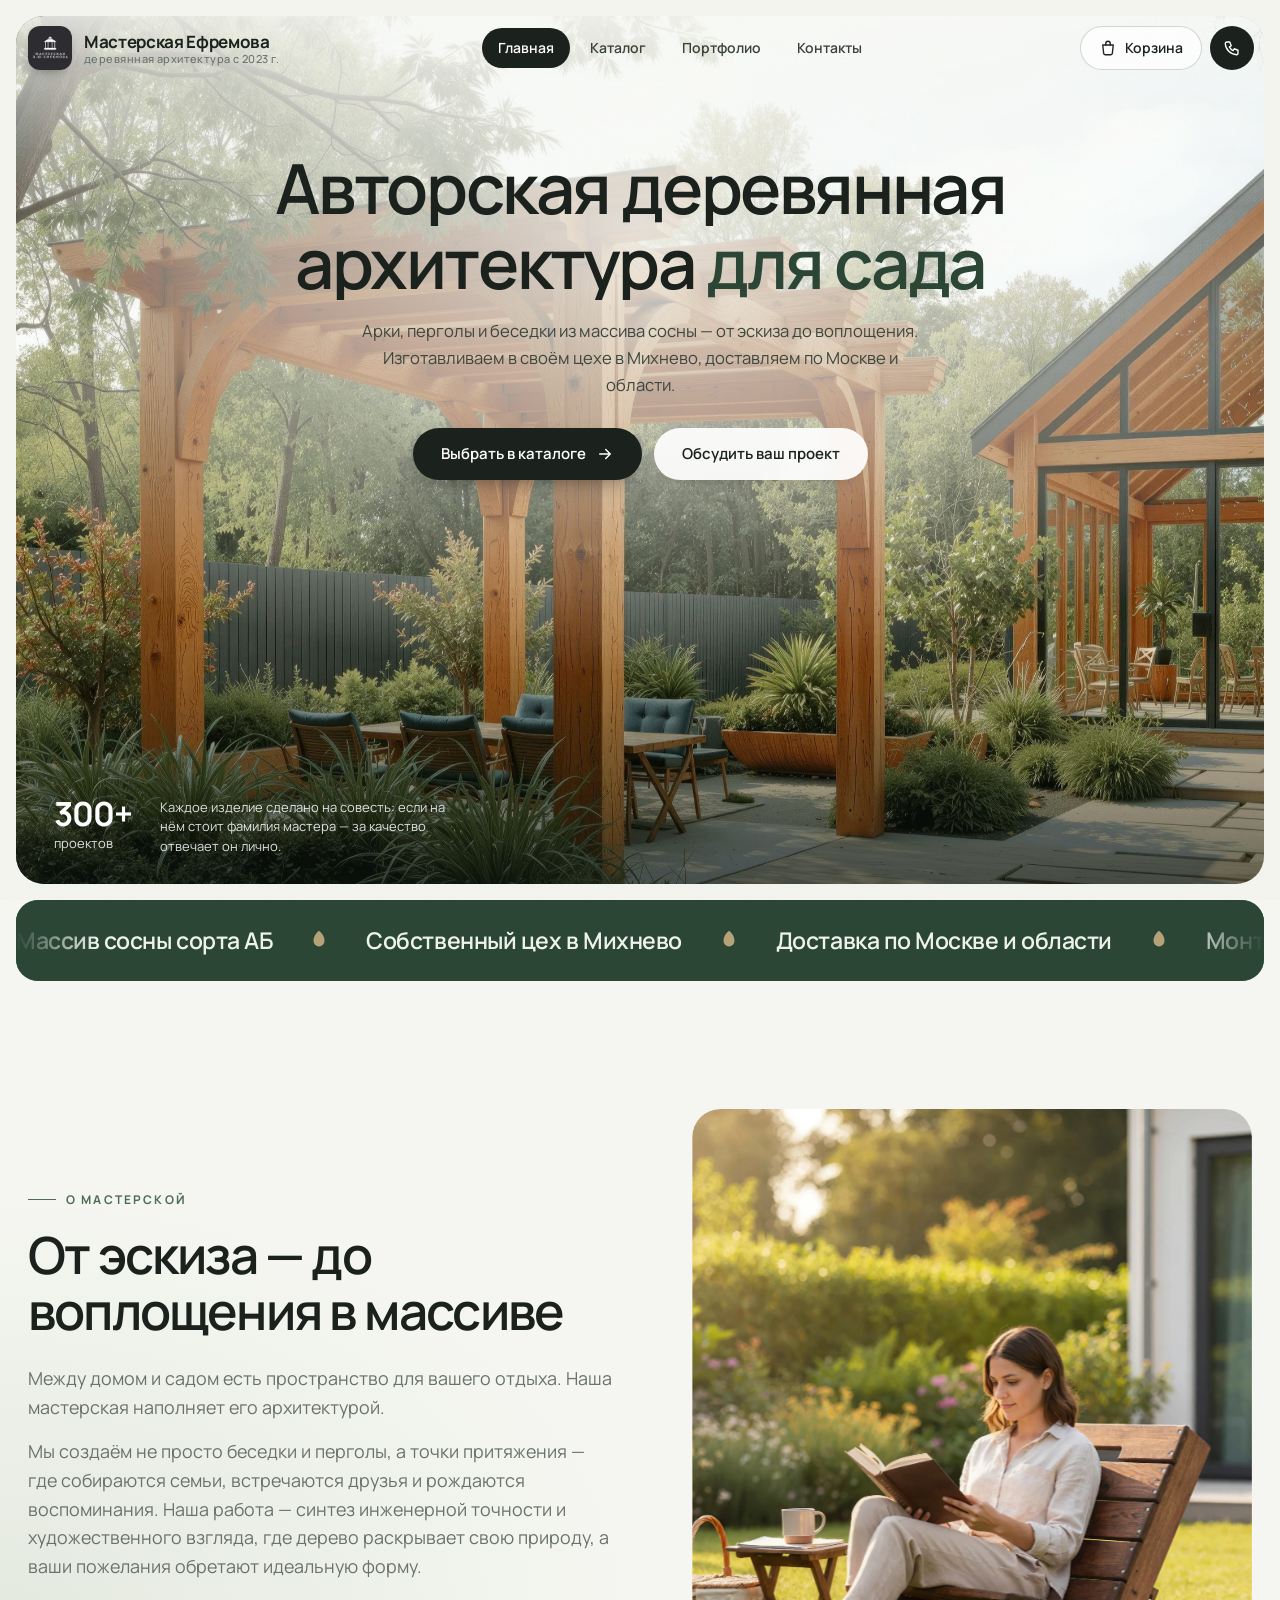
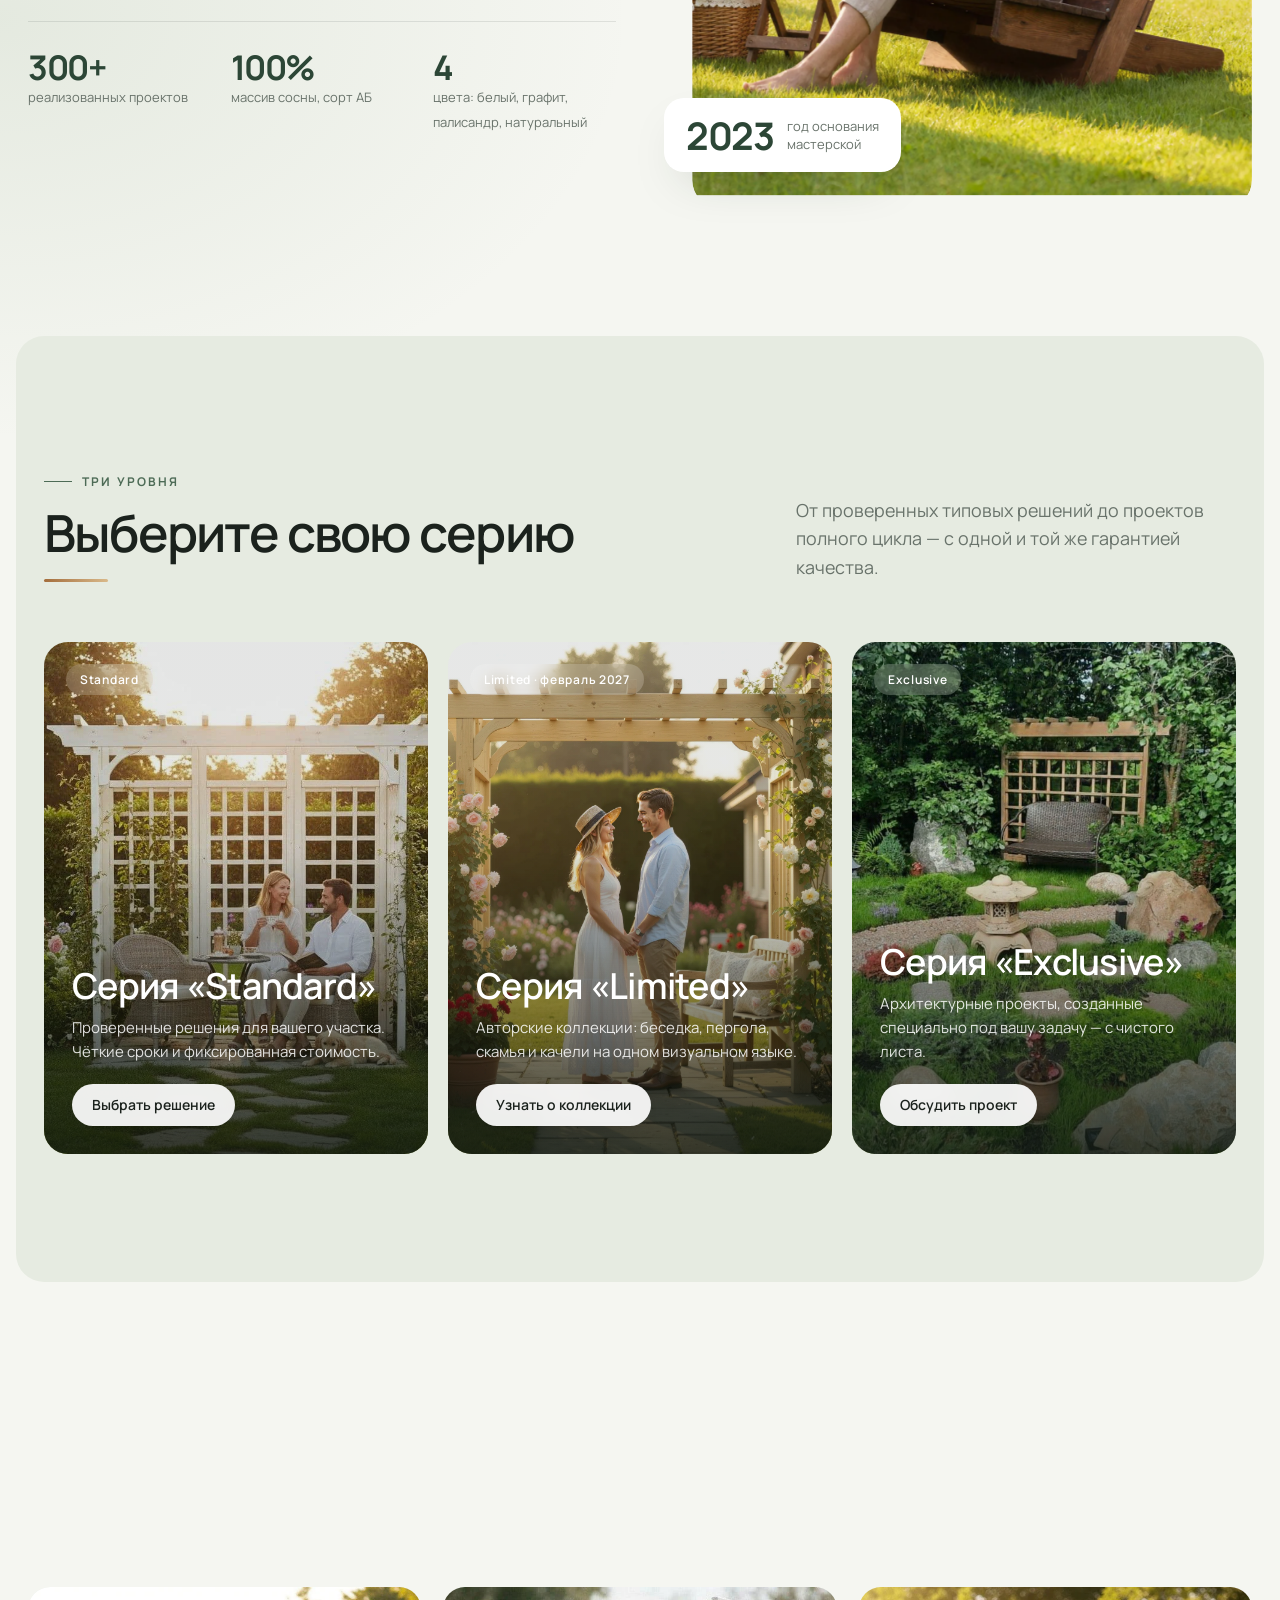
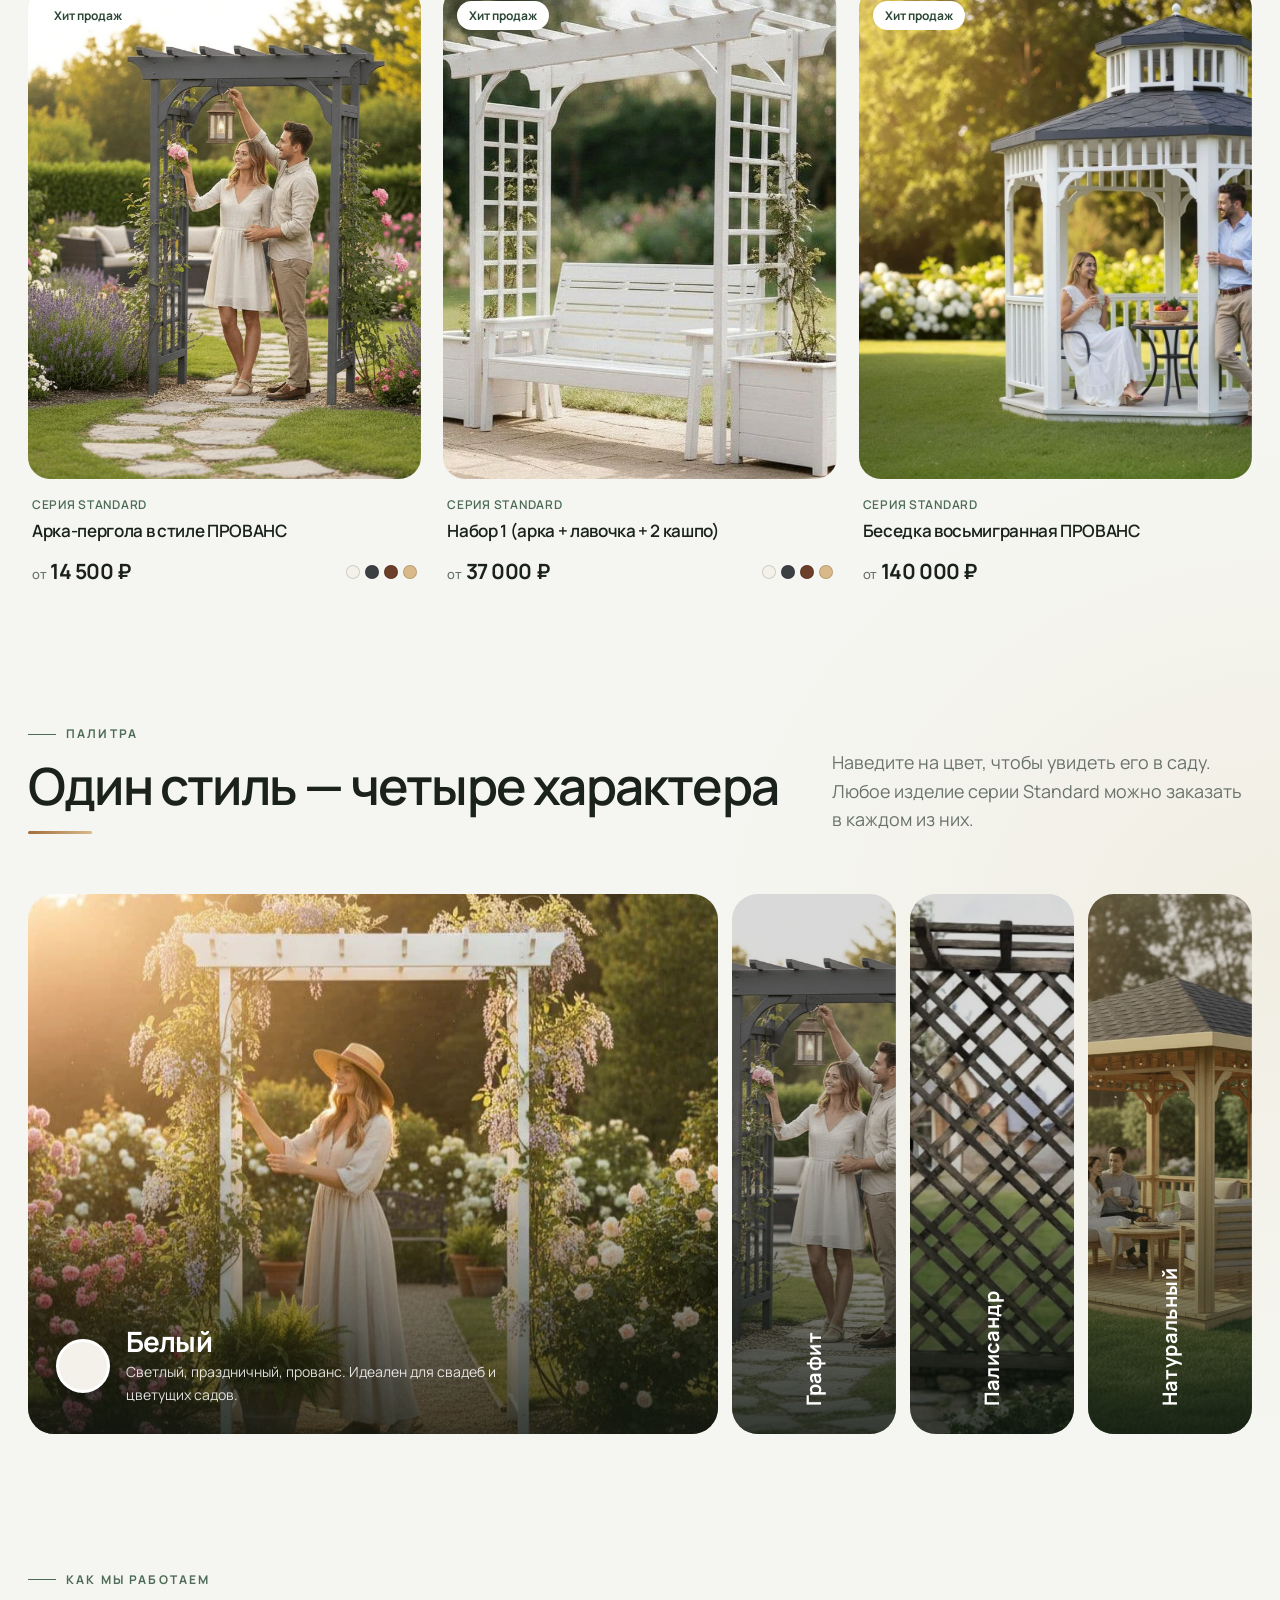
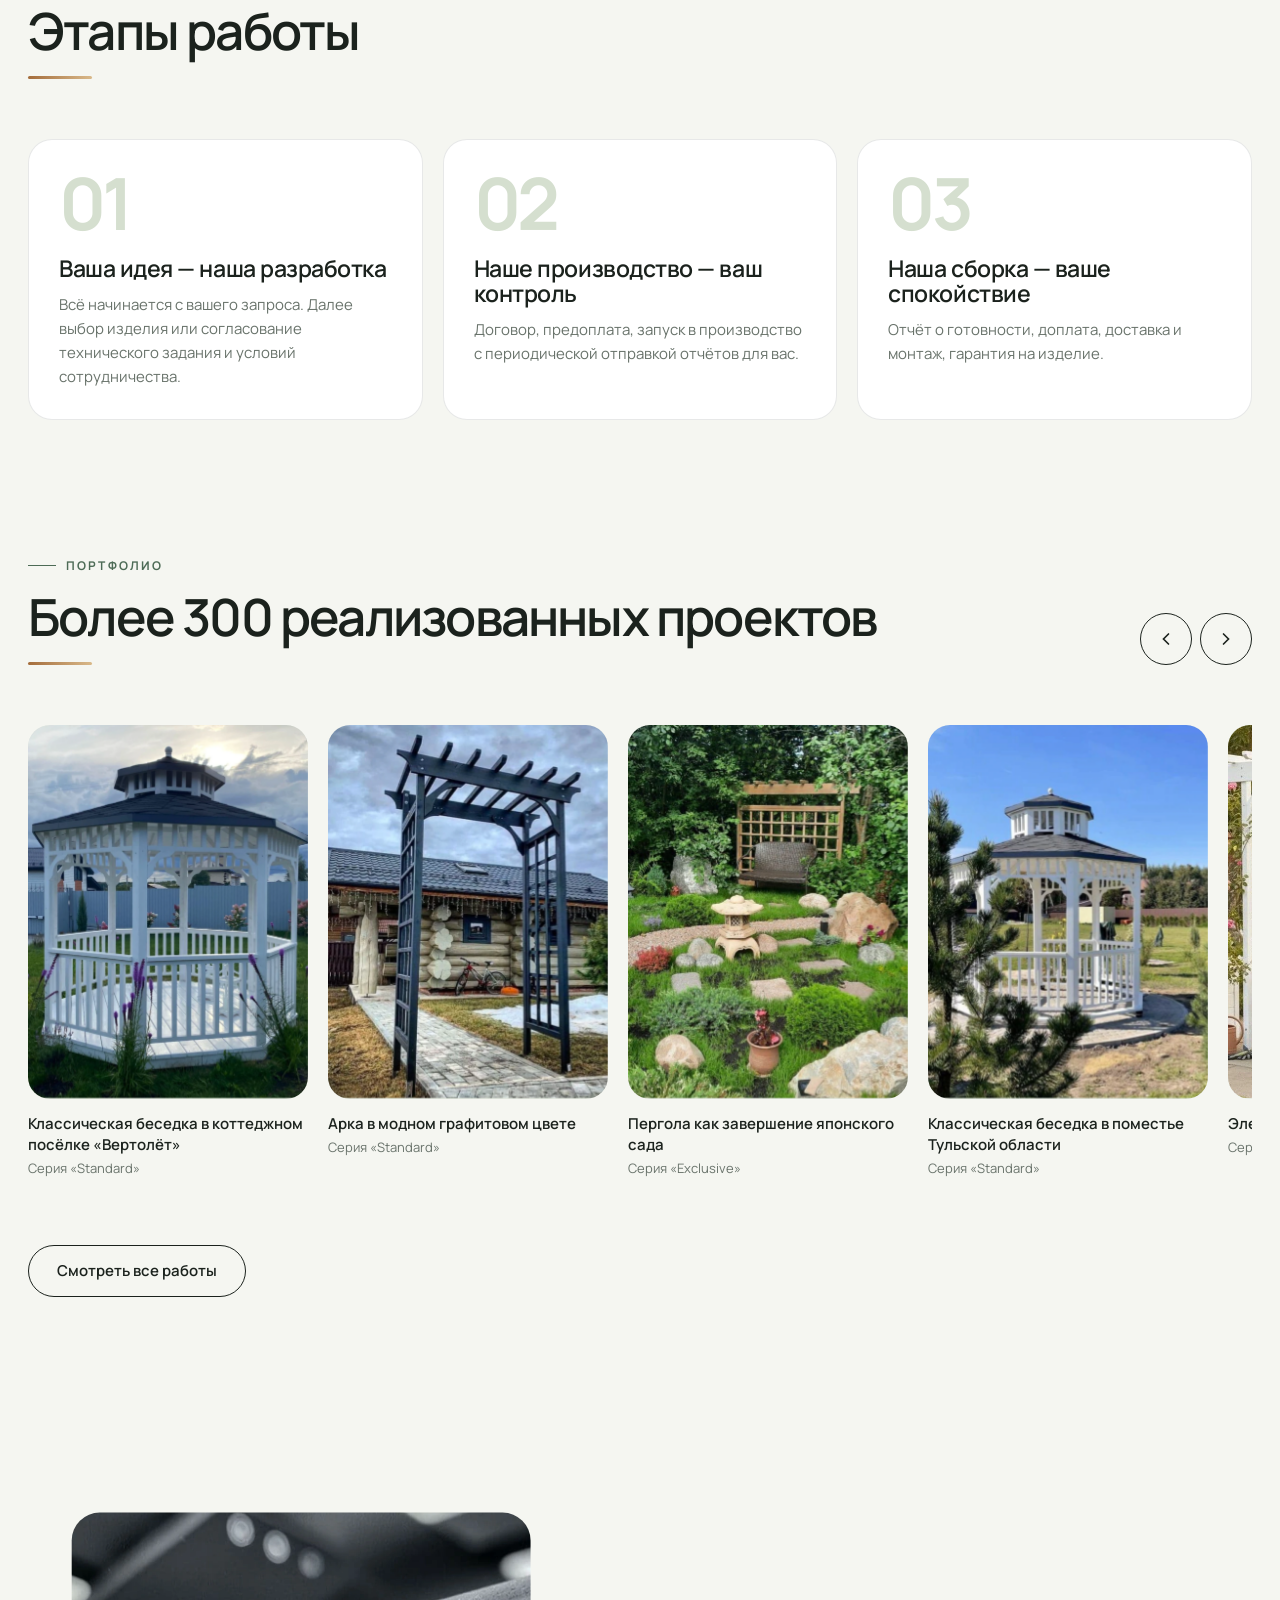
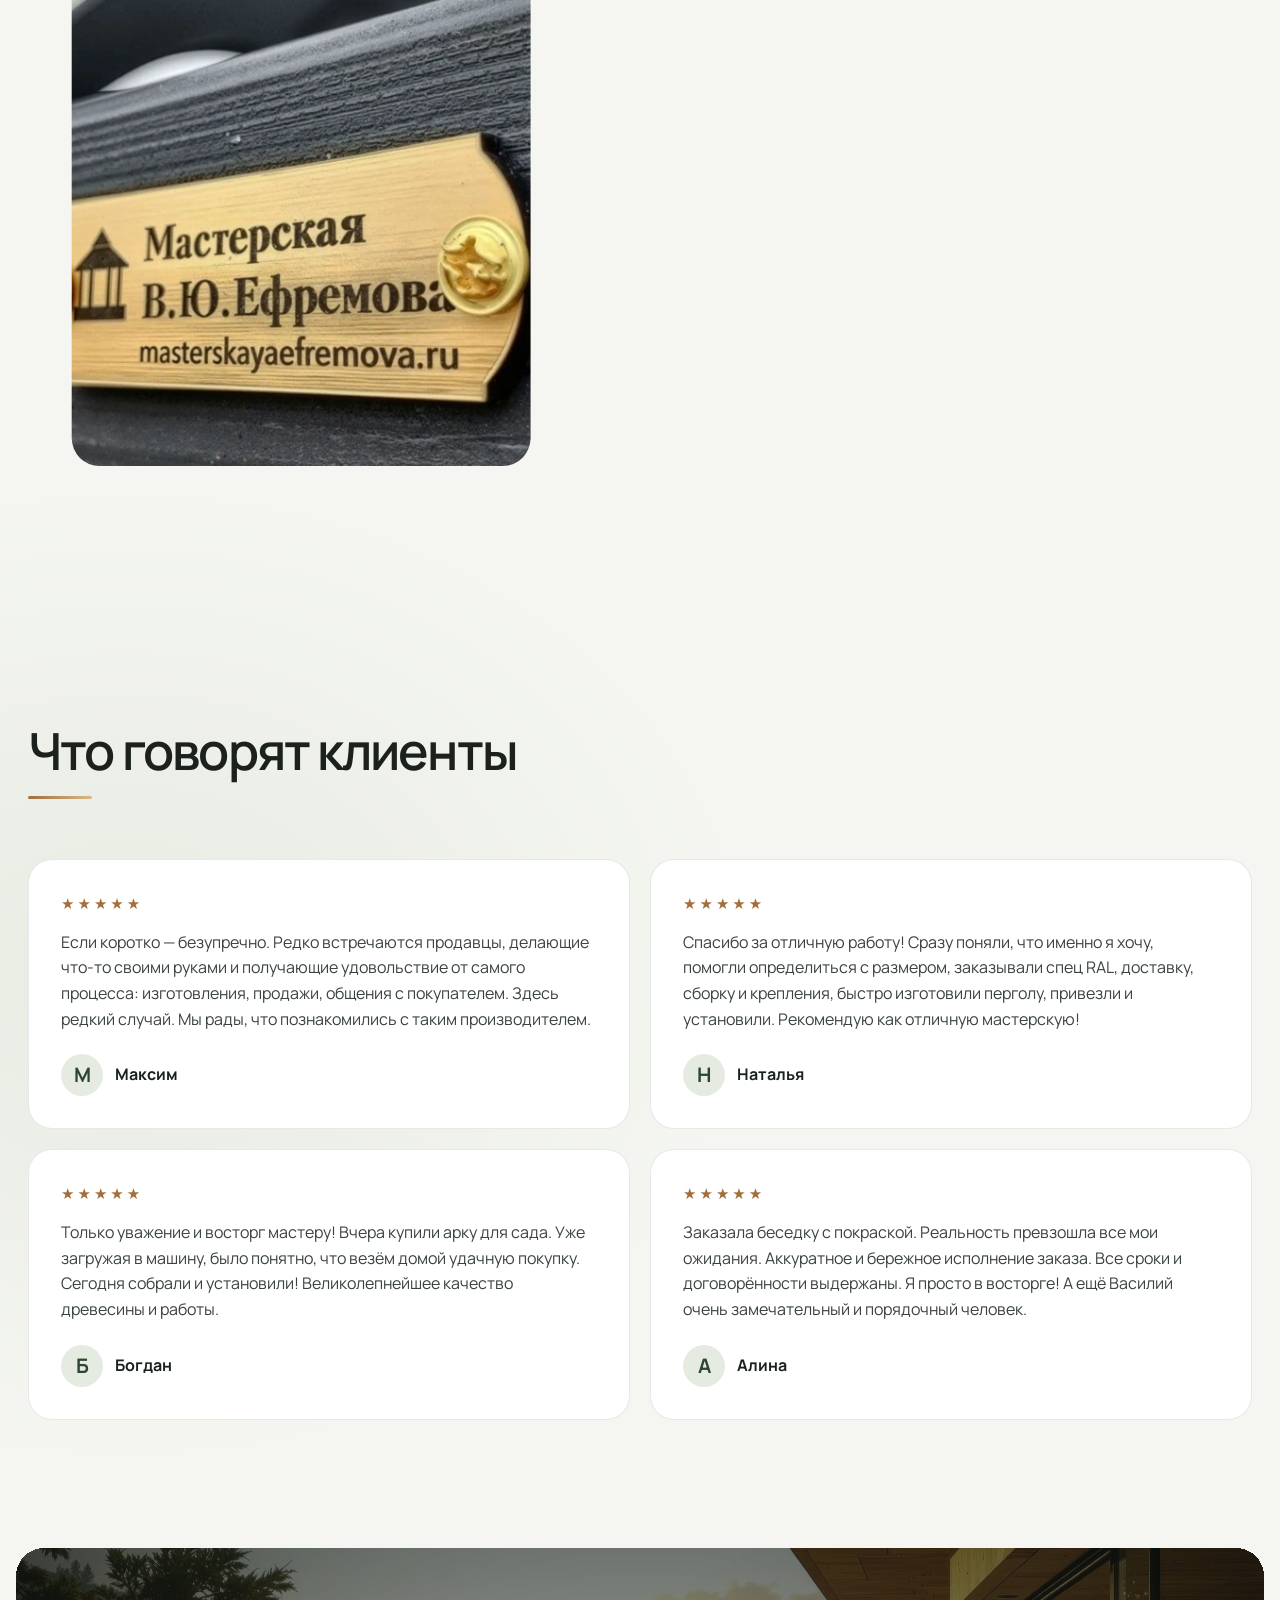
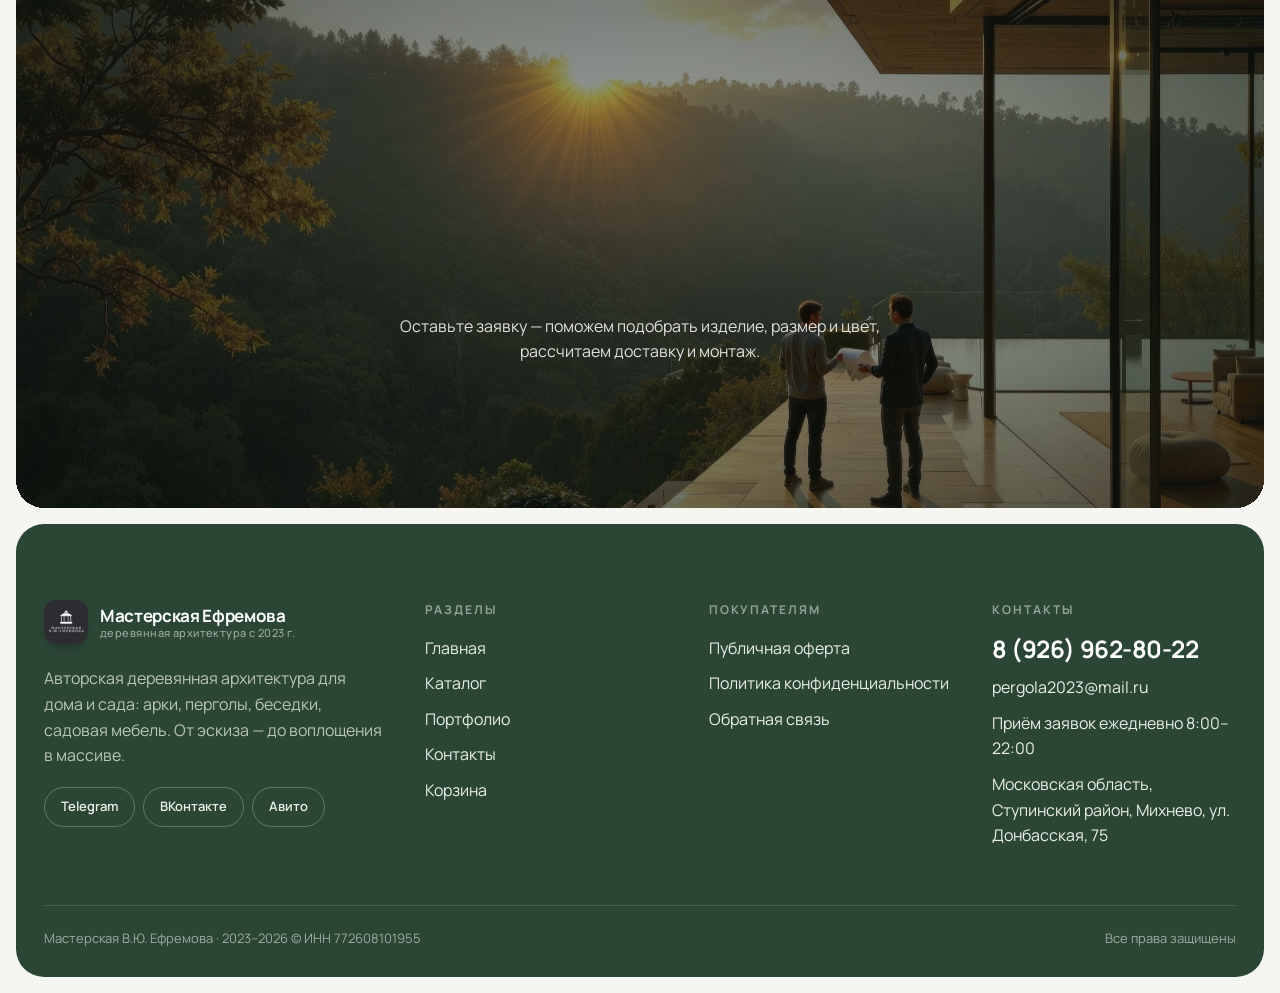
==== index.html @ 5640a963 "Демо-сайт Мастерской В.Ю. Ефремова Главная, каталог, карточка товара, портфолио, контакты, корзина с" ====
<!doctype html>
<html lang="ru">
<head>
  <meta charset="utf-8">
  <meta name="viewport" content="width=device-width, initial-scale=1">
  <meta name="robots" content="noindex, nofollow">
  <title>Мастерская В.Ю. Ефремова — арки, перголы и беседки из массива</title>
  <meta name="description" content="Авторская деревянная архитектура для дома и сада: арки-перголы, перголы, беседки, садовая мебель из массива сосны. Москва и Московская область.">
  <link rel="icon" href="assets/img/site/logo.webp">
  <link rel="preconnect" href="https://fonts.googleapis.com">
  <link rel="preconnect" href="https://fonts.gstatic.com" crossorigin>
  <link href="https://fonts.googleapis.com/css2?family=Manrope:wght@300;400;500;600;700;800&display=swap" rel="stylesheet">
  <link rel="stylesheet" href="assets/css/style.css">
  <link rel="preload" as="image" href="assets/img/site/bg3.webp">
</head>
<body data-page="home">


<main>
  <!-- ===== Первый экран ===== -->
  <div class="hero-wrap">
    <section class="hero">
      <div class="hero-media"><div class="kb">
        <img src="assets/img/site/bg3.webp" alt="Деревянная пергола из массива в саду">
      </div></div>

      <div class="hero-content">
        <h1><span class="split-line"><span>Авторская деревянная</span></span><span class="split-line"><span>архитектура <em>для сада</em></span></span></h1>
        <p class="reveal" data-delay="2">Арки, перголы и беседки из массива сосны — от эскиза до воплощения. Изготавливаем в своём цехе в Михнево, доставляем по Москве и области.</p>
        <div class="hero-buttons reveal" data-delay="3">
          <a class="btn btn-dark" href="catalog.html">Выбрать в каталоге <svg viewBox="0 0 24 24" fill="none" stroke="currentColor" stroke-width="2" stroke-linecap="round" stroke-linejoin="round"><path d="M5 12h14M13 6l6 6-6 6"/></svg></a>
          <a class="btn btn-light" href="#" data-open-form>Обсудить ваш проект</a>
        </div>
      </div>

      <div class="hero-bottom">
        <div class="hero-stat reveal" data-delay="3">
          <div><strong>300+</strong><span style="font-size:13px;opacity:.85">проектов</span></div>
          <p>Каждое изделие сделано на совесть: если на нём стоит фамилия мастера — за качество отвечает он лично.</p>
        </div>
        <a class="scroll-hint reveal" data-delay="3" href="#intro"><span>Листайте вниз</span><span class="ring"><i></i></span></a>
      </div>
    </section>
  </div>

  <!-- ===== Бегущая строка ===== -->
  <div class="marquee" aria-hidden="true">
    <div class="marquee-track">
      <span>Массив сосны сорта АБ</span><i></i><span>Собственный цех в Михнево</span><i></i><span>Доставка по Москве и области</span><i></i><span>Монтаж под ключ</span><i></i><span>Белый · Графит · Палисандр</span><i></i><span>Изготовление по вашим размерам</span><i></i>
      <span>Массив сосны сорта АБ</span><i></i><span>Собственный цех в Михнево</span><i></i><span>Доставка по Москве и области</span><i></i><span>Монтаж под ключ</span><i></i><span>Белый · Графит · Палисандр</span><i></i><span>Изготовление по вашим размерам</span><i></i>
    </div>
  </div>

  <!-- ===== Интро ===== -->
  <section class="section" id="intro">
    <div class="container intro-grid">
      <div>
        <span class="eyebrow reveal">О мастерской</span>
        <h2 class="reveal" data-delay="1">От эскиза — до воплощения в массиве</h2>
        <p class="lead reveal" data-delay="2">Между домом и садом есть пространство для вашего отдыха. Наша мастерская наполняет его архитектурой.</p>
        <p class="lead reveal" data-delay="2">Мы создаём не просто беседки и перголы, а точки притяжения — где собираются семьи, встречаются друзья и рождаются воспоминания. Наша работа — синтез инженерной точности и художественного взгляда, где дерево раскрывает свою природу, а ваши пожелания обретают идеальную форму.</p>
        <div class="facts reveal" data-delay="3">
          <div><strong data-count="300" data-suffix="+">0</strong><span>реализованных проектов</span></div>
          <div><strong data-count="100" data-suffix="%">0</strong><span>массив сосны, сорт АБ</span></div>
          <div><strong data-count="4">0</strong><span>цвета: белый, графит, палисандр, натуральный</span></div>
        </div>
      </div>
      <div class="intro-media">
        <div class="zoom-frame clip-reveal" data-progress><img src="assets/img/site/bg5.webp" alt="Отдых в саду на деревянном шезлонге" loading="lazy"></div>
        <div class="intro-badge reveal" data-delay="2"><strong>2023</strong><span>год основания<br>мастерской</span></div>
      </div>
    </div>
  </section>

  <!-- ===== Серии ===== -->
  <section class="series section">
    <div class="container">
      <div class="section-head">
        <div><span class="eyebrow reveal">Три уровня</span><h2 class="reveal" data-delay="1">Выберите свою серию</h2></div>
        <p class="lead reveal" data-delay="2" style="max-width:440px">От проверенных типовых решений до проектов полного цикла — с одной и той же гарантией качества.</p>
      </div>
      <div class="series-grid">
        <a class="series-card reveal" href="catalog.html">
          <img src="assets/img/site/bg2.webp" alt="" loading="lazy">
          <span class="tag">Standard</span>
          <h3>Серия «Standard»</h3>
          <p>Проверенные решения для вашего участка. Чёткие сроки и фиксированная стоимость.</p>
          <span class="btn btn-light btn-sm">Выбрать решение</span>
        </a>
        <a class="series-card reveal" data-delay="1" href="#" data-open-form="Интересует серия Limited">
          <img src="assets/img/site/bg6.webp" alt="" loading="lazy">
          <span class="tag">Limited · февраль 2027</span>
          <h3>Серия «Limited»</h3>
          <p>Авторские коллекции: беседка, пергола, скамья и качели на одном визуальном языке.</p>
          <span class="btn btn-light btn-sm">Узнать о коллекции</span>
        </a>
        <a class="series-card reveal" data-delay="2" href="#" data-open-form="Хочу обсудить проект серии Exclusive">
          <img src="assets/img/site/pf-pergola-japan.webp" alt="" loading="lazy">
          <span class="tag">Exclusive</span>
          <h3>Серия «Exclusive»</h3>
          <p>Архитектурные проекты, созданные специально под вашу задачу — с чистого листа.</p>
          <span class="btn btn-light btn-sm">Обсудить проект</span>
        </a>
      </div>
    </div>
  </section>

  <!-- ===== Хиты ===== -->
  <section class="section">
    <div class="container">
      <div class="section-head">
        <div><span class="eyebrow reveal">Каталог</span><h2 class="reveal" data-delay="1">Хиты продаж</h2></div>
        <a class="btn btn-outline reveal" data-delay="2" href="catalog.html">Весь каталог <svg viewBox="0 0 24 24" fill="none" stroke="currentColor" stroke-width="2" stroke-linecap="round" stroke-linejoin="round"><path d="M5 12h14M13 6l6 6-6 6"/></svg></a>
      </div>
      <div class="products-grid three" id="hits"></div>
    </div>
  </section>

  <!-- ===== Палитра: раскрывающиеся панели ===== -->
  <section class="section palette-section" style="padding-top:0">
    <div class="container">
      <div class="section-head">
        <div><span class="eyebrow reveal">Палитра</span><h2 class="reveal" data-delay="1">Один стиль — четыре характера</h2></div>
        <p class="lead reveal" data-delay="2" style="max-width:420px">Наведите на цвет, чтобы увидеть его в саду. Любое изделие серии Standard можно заказать в каждом из них.</p>
      </div>
      <div class="palette reveal" id="palette">
        <a class="pal active" href="catalog.html" style="--c:#f4f1ea">
          <img src="assets/img/products/classic-1.webp" alt="Белая арка-пергола" loading="lazy">
          <div class="pal-info"><i></i><div><b>Белый</b><span>Светлый, праздничный, прованс. Идеален для свадеб и цветущих садов.</span></div></div>
          <span class="pal-v">Белый</span>
        </a>
        <a class="pal" href="catalog.html" style="--c:#3d4043">
          <img src="assets/img/products/arka110-1.webp" alt="Графитовая арка-пергола" loading="lazy">
          <div class="pal-info"><i></i><div><b>Графит</b><span>Модный, строгий, современный. Отлично смотрится у домов в стиле барнхаус.</span></div></div>
          <span class="pal-v">Графит</span>
        </a>
        <a class="pal" href="catalog.html" style="--c:#6b3f2a">
          <img src="assets/img/products/shpalera-2.webp" alt="Шпалера цвета палисандр" loading="lazy">
          <div class="pal-info"><i></i><div><b>Палисандр</b><span>Глубокий тёплый оттенок благородного дерева. Уютно и классически.</span></div></div>
          <span class="pal-v">Палисандр</span>
        </a>
        <a class="pal" href="catalog.html" style="--c:#d9b98a">
          <img src="assets/img/products/besedka4-1.webp" alt="Беседка без покраски" loading="lazy">
          <div class="pal-info"><i></i><div><b>Натуральный</b><span>Без покраски — живая текстура сосны. Покрасите в свой цвет RAL.</span></div></div>
          <span class="pal-v">Натуральный</span>
        </a>
      </div>
    </div>
  </section>

  <!-- ===== Этапы ===== -->
  <section class="section" style="padding-top:0">
    <div class="container">
      <div class="section-head">
        <div><span class="eyebrow reveal">Как мы работаем</span><h2 class="reveal" data-delay="1">Этапы работы</h2></div>
      </div>
      <div class="steps">
        <div class="step reveal"><div class="num">01</div><h3>Ваша идея — наша разработка</h3><p>Всё начинается с вашего запроса. Далее выбор изделия или согласование технического задания и условий сотрудничества.</p></div>
        <div class="step reveal" data-delay="1"><div class="num">02</div><h3>Наше производство — ваш контроль</h3><p>Договор, предоплата, запуск в производство с периодической отправкой отчётов для вас.</p></div>
        <div class="step reveal" data-delay="2"><div class="num">03</div><h3>Наша сборка — ваше спокойствие</h3><p>Отчёт о готовности, доплата, доставка и монтаж, гарантия на изделие.</p></div>
      </div>
    </div>
  </section>

  <!-- ===== Портфолио ===== -->
  <section class="section" style="padding-top:0">
    <div class="container">
      <div class="section-head">
        <div><span class="eyebrow reveal">Портфолио</span><h2 class="reveal" data-delay="1">Более 300 реализованных проектов</h2></div>
        <div class="slider-ctrl reveal" data-delay="2">
          <button id="pfPrev" aria-label="Назад"><svg viewBox="0 0 24 24" fill="none" stroke="currentColor" stroke-width="2" stroke-linecap="round"><path d="M15 6l-6 6 6 6"/></svg></button>
          <button id="pfNext" aria-label="Вперёд"><svg viewBox="0 0 24 24" fill="none" stroke="currentColor" stroke-width="2" stroke-linecap="round"><path d="M9 6l6 6-6 6"/></svg></button>
        </div>
      </div>
      <div class="pf-track reveal" id="pfTrack"></div>
      <div style="margin-top:32px"><a class="btn btn-outline" href="portfolio.html">Смотреть все работы</a></div>
    </div>
  </section>

  <!-- ===== Подход ===== -->
  <section class="section" style="padding-top:0">
    <div class="container approach">
      <div class="zoom-frame clip-reveal" data-progress><img src="assets/img/site/about.webp" alt="Табличка мастерской В.Ю. Ефремова" loading="lazy"></div>
      <div>
        <span class="eyebrow reveal">Наш подход</span>
        <h2 class="reveal" data-delay="1">Архитектура с личной подписью</h2>
        <blockquote class="reveal" data-delay="2">«Если на изделии стоит моя фамилия, то оно сделано на совесть».</blockquote>
        <p class="lead reveal" data-delay="2">Мастерская основана в 2023 году. Команда создаёт деревянную авторскую архитектуру трёх уровней:</p>
        <div class="levels reveal" data-delay="3">
          <div><b>Standard</b><span>проверенные типовые решения</span></div>
          <div><b>Limited</b><span>авторские коллекции</span></div>
          <div><b>Exclusive</b><span>проекты полного цикла</span></div>
        </div>
        <p class="muted reveal">Вне зависимости от уровня изделия ваша гарантия — одно и то же имя на чертеже и на готовом объекте.</p>
        <p class="signature reveal" style="margin-top:18px">— Ефремов В.Ю., основатель</p>
      </div>
    </div>
  </section>

  <!-- ===== Отзывы ===== -->
  <section class="section" style="padding-top:0">
    <div class="container">
      <div class="section-head">
        <div><span class="eyebrow reveal">Отзывы</span><h2 class="reveal" data-delay="1">Что говорят клиенты</h2></div>
      </div>
      <div class="reviews" id="reviews"></div>
    </div>
  </section>

  <!-- ===== Призыв ===== -->
  <section class="cta" data-progress>
    <img src="assets/img/site/bg4.webp" alt="" loading="lazy">
    <div>
      <span class="eyebrow reveal" style="color:#fff">Ваш сад ждёт</span>
      <h2 class="reveal" data-delay="1" style="margin-top:16px">Готовы создать свою точку притяжения?</h2>
      <p class="reveal" data-delay="2">Оставьте заявку — поможем подобрать изделие, размер и цвет, рассчитаем доставку и монтаж.</p>
      <div class="hero-buttons reveal" data-delay="3">
        <a class="btn btn-light" href="#" data-open-form>Заполнить форму обратной связи</a>
        <a class="btn btn-dark" href="catalog.html">Выбрать из каталога</a>
      </div>
    </div>
  </section>
</main>

<script src="assets/js/data.js"></script>
<script src="assets/js/app.js"></script>
<script>
  document.getElementById('hits').innerHTML = PRODUCTS.filter(p => p.hit).map(productCard).join('');

  const track = document.getElementById('pfTrack');
  track.innerHTML = PORTFOLIO.slice(0, 8).map(w => `
    <div class="pf-item" data-lightbox="${w.img}" data-caption="${UI.esc(w.title)}">
      <div class="pf-img"><img src="${w.img}" alt="${UI.esc(w.title)}" loading="lazy"></div>
      <p>${w.title}</p><span>Серия «${w.series}»</span>
    </div>`).join('');
  const step = () => track.firstElementChild.getBoundingClientRect().width + 20;
  document.getElementById('pfPrev').onclick = () => track.scrollBy({ left: -step(), behavior: 'smooth' });
  document.getElementById('pfNext').onclick = () => track.scrollBy({ left: step(), behavior: 'smooth' });

  // палитра: раскрывается панель под курсором (на телефоне — по нажатию)
  const pals = document.querySelectorAll('.pal');
  const activate = el => pals.forEach(p => p.classList.toggle('active', p === el));
  pals.forEach(p => {
    p.addEventListener('mouseenter', () => activate(p));
    p.addEventListener('click', e => { if (!p.classList.contains('active')) { e.preventDefault(); activate(p); } });
  });

  document.getElementById('reviews').innerHTML = REVIEWS.map((r, i) => `
    <div class="review reveal" data-delay="${i % 2}">
      <div class="stars">★★★★★</div>
      <p>${r.text}</p>
      <div class="who"><i>${r.name[0]}</i>${r.name}</div>
    </div>`).join('');
</script>
</body>
</html>
---- assets/css/style.css ----
/* ===== Мастерская В.Ю. Ефремова — основной стиль ===== */
:root {
  --bg: #f5f6f1;
  --surface: #ffffff;
  --sage: #e6ebe1;
  --sage-2: #d5dfcf;
  --green: #2c4636;
  --green-2: #4d6b56;
  --green-soft: #8aa38d;
  --wood: #a46d3c;
  --wood-light: #d9b98a;
  --ink: #1b221d;
  --muted: #69736b;
  --line: rgba(27, 34, 29, .1);
  --radius: 28px;
  --radius-sm: 16px;
  --shadow: 0 20px 50px -24px rgba(31, 52, 38, .35);
  --ease: cubic-bezier(.22, .8, .24, 1);
  --sans: 'Manrope', system-ui, -apple-system, 'Segoe UI', sans-serif;
  --serif: var(--sans); /* единый шрифт на всём сайте */
  --gutter: clamp(16px, 2.2vw, 28px);
}

*, *::before, *::after { box-sizing: border-box; }
html { scroll-behavior: smooth; -webkit-text-size-adjust: 100%; }
body {
  margin: 0;
  background: var(--bg);
  color: var(--ink);
  font: 400 16px/1.6 var(--sans);
  -webkit-font-smoothing: antialiased;
  overflow-x: hidden;
}
img { max-width: 100%; display: block; }
a { color: inherit; text-decoration: none; }
button, input, textarea, select { font: inherit; color: inherit; }
button { cursor: pointer; border: 0; background: none; }
::selection { background: var(--green); color: #fff; }

h1, h2, h3 { font-family: var(--sans); font-weight: 600; line-height: 1.08; margin: 0; letter-spacing: -.035em; }
h1 { font-size: clamp(40px, 5.6vw, 80px); }
h2 { font-size: clamp(32px, 4vw, 56px); }
h3 { font-size: clamp(21px, 1.8vw, 26px); letter-spacing: -.02em; }
em { font-style: normal; }
p { margin: 0; }

.container { width: min(1320px, 100% - var(--gutter) * 2); margin-inline: auto; }
.section { padding: clamp(72px, 10vw, 140px) 0; }
.eyebrow {
  display: inline-flex; align-items: center; gap: 10px;
  font-size: 12px; font-weight: 700; letter-spacing: .18em; text-transform: uppercase;
  color: var(--green-2);
}
.eyebrow::before { content: ''; width: 28px; height: 1px; background: currentColor; }
.lead { font-size: clamp(17px, 1.4vw, 20px); color: var(--muted); max-width: 640px; }
.muted { color: var(--muted); }

/* ===== Кнопки ===== */
.btn {
  --b: var(--ink);
  display: inline-flex; align-items: center; justify-content: center; gap: 10px;
  height: 52px; padding: 0 28px; border-radius: 999px;
  font-weight: 600; font-size: 15px; white-space: nowrap;
  transition: transform .35s var(--ease), background .3s, color .3s, box-shadow .35s var(--ease);
  position: relative; overflow: hidden; isolation: isolate;
}
.btn svg { width: 18px; height: 18px; transition: transform .35s var(--ease); }
.btn:hover svg { transform: translateX(3px); }
.btn:active { transform: scale(.97); }
.btn-dark { background: var(--ink); color: #fff; box-shadow: 0 10px 24px -12px rgba(0,0,0,.6); }
.btn-dark:hover { background: var(--green); box-shadow: 0 16px 30px -14px rgba(44,70,54,.8); }
.btn-light { background: rgba(255,255,255,.92); color: var(--ink); backdrop-filter: blur(8px); box-shadow: 0 8px 20px -14px rgba(0,0,0,.4); }
.btn-light:hover { background: #fff; }
.btn-outline { border: 1px solid var(--ink); color: var(--ink); }
.btn-outline:hover { background: var(--ink); color: #fff; }
.btn-green { background: var(--green); color: #fff; }
.btn-green:hover { background: var(--ink); }
.btn-sm { height: 42px; padding: 0 20px; font-size: 14px; }
.btn-block { width: 100%; }
.btn[disabled] { opacity: .4; pointer-events: none; }

/* ===== Шапка ===== */
.header {
  position: fixed; z-index: 50; top: 16px; left: 0; right: 0; margin: 0 auto;
  width: min(1320px, 100% - 32px); transform: translate3d(0, 0, 0);
  backface-visibility: hidden;
  display: flex; align-items: center; justify-content: space-between; gap: 16px;
  padding: 10px 10px 10px 12px; border-radius: 20px;
  transition: background .4s, box-shadow .4s, top .4s var(--ease), transform .5s var(--ease);
}
.header.is-solid {
  background: rgba(255,255,255,.94);
  box-shadow: 0 10px 30px -18px rgba(27,34,29,.35), inset 0 0 0 1px rgba(27,34,29,.05);
}
.header.is-hidden { transform: translate3d(0, -120px, 0); }
.brand { display: flex; align-items: center; gap: 12px; min-width: 0; }
.brand img { width: 44px; height: 44px; border-radius: 12px; object-fit: cover; flex: none; box-shadow: 0 6px 14px -8px rgba(0,0,0,.6); }
.brand span { font-weight: 700; font-size: 17px; line-height: 1; white-space: nowrap; letter-spacing: -.02em; }
.brand small { display: block; font-family: var(--sans); font-size: 11px; font-weight: 500; color: var(--muted); letter-spacing: .04em; margin-top: 3px; }
.nav { display: flex; gap: 4px; }
.nav a {
  padding: 9px 16px; border-radius: 999px; font-size: 14px; font-weight: 600; color: #39423b;
  transition: background .3s, color .3s;
}
.nav a:hover { background: rgba(27,34,29,.06); }
.nav a.active { background: var(--ink); color: #fff; }
.header-actions { display: flex; align-items: center; gap: 8px; }
.cart-btn {
  position: relative; display: inline-flex; align-items: center; gap: 8px;
  height: 44px; padding: 0 18px; border-radius: 999px; border: 1px solid rgba(27,34,29,.18);
  background: rgba(255,255,255,.7); font-weight: 600; font-size: 14px; transition: background .3s, border-color .3s;
}
.cart-btn:hover { background: #fff; border-color: var(--ink); }
.cart-btn svg { width: 18px; height: 18px; }
.cart-count {
  position: absolute; top: -4px; right: -4px; min-width: 20px; height: 20px; padding: 0 6px;
  border-radius: 999px; background: var(--wood); color: #fff; font-size: 11px; font-weight: 700;
  display: grid; place-items: center; transform: scale(0); transition: transform .4s var(--ease);
}
.cart-count.has { transform: scale(1); }
.cart-count.bump { animation: bump .5s var(--ease); }
@keyframes bump { 40% { transform: scale(1.4); } }
.icon-btn {
  width: 44px; height: 44px; border-radius: 50%; background: var(--ink); color: #fff;
  display: grid; place-items: center; transition: background .3s, transform .3s var(--ease);
}
.icon-btn:hover { background: var(--green); transform: rotate(-8deg); }
.icon-btn svg { width: 18px; height: 18px; }
.burger { display: none; }

/* мобильное меню */
.mobile-menu {
  position: fixed; inset: 0; z-index: 60; background: var(--bg);
  display: flex; flex-direction: column; padding: 96px 24px 32px; gap: 6px;
  clip-path: circle(0 at calc(100% - 40px) 40px); transition: clip-path .7s var(--ease);
}
.mobile-menu.open { clip-path: circle(150% at calc(100% - 40px) 40px); }
.mobile-menu a { font-size: 32px; font-weight: 600; letter-spacing: -.03em; padding: 4px 0; border-bottom: 1px solid var(--line); }
.mobile-menu .mm-foot { margin-top: auto; display: grid; gap: 6px; color: var(--muted); }
.mobile-menu .mm-close { position: absolute; top: 24px; right: 24px; }

/* ===== Hero (как в референсе) ===== */
.hero-wrap { padding: 16px; }
.hero {
  position: relative; height: calc(100svh - 32px); min-height: 640px; max-height: 1000px;
  border-radius: var(--radius); overflow: hidden; isolation: isolate; background: #cfd8c9;
}
.hero-media { position: absolute; inset: 0; z-index: -2; overflow: hidden; }
.hero-media img {
  width: 100%; height: 100%; object-fit: cover; object-position: 50% 40%;
}
/* Медленное приближение, как в видео-референсе. От прокрутки не зависит. */
.hero-media .kb {
  width: 100%; height: 100%; transform-origin: 50% 55%;
  animation: kenburns 32s cubic-bezier(.25, .1, .25, 1) both, heroFade 1.6s ease-out both;
  will-change: transform; backface-visibility: hidden;
}
@keyframes kenburns {
  from { transform: scale3d(1, 1, 1); }
  to { transform: scale3d(1.16, 1.16, 1); }
}
@keyframes heroFade { from { opacity: 0; } to { opacity: 1; } }
.hero::before {
  content: ''; position: absolute; inset: 0; z-index: -1;
  background:
    radial-gradient(ellipse 70% 52% at 50% 24%, rgba(247,248,244,.88) 0%, rgba(247,248,244,.58) 45%, rgba(247,248,244,0) 100%),
    linear-gradient(180deg, rgba(247,248,244,.85) 0%, rgba(247,248,244,0) 22%),
    linear-gradient(0deg, rgba(14,22,16,.6) 0%, rgba(14,22,16,.15) 24%, rgba(14,22,16,0) 38%);
}
.hero-content {
  position: absolute; left: 0; right: 0; top: clamp(110px, 15vh, 150px);
  text-align: center; padding: 0 20px;
}
.hero-content h1 { margin: 0 auto; color: var(--ink); font-size: clamp(42px, 5.4vw, 84px); }
.hero-content h1 em { color: var(--green); }
.hero-content p { margin: 18px auto 0; max-width: 560px; color: #3e473f; font-size: clamp(15px, 1.3vw, 18px); }
.hero-buttons { display: flex; justify-content: center; gap: 12px; margin-top: 30px; flex-wrap: wrap; }
.hero-bottom {
  position: absolute; left: 0; right: 0; bottom: 0; padding: 28px clamp(20px, 3vw, 40px);
  display: flex; align-items: flex-end; justify-content: space-between; gap: 24px; color: #fff;
}
.hero-stat { display: flex; align-items: flex-end; gap: 28px; }
.hero-stat strong { font-size: clamp(26px, 2.6vw, 36px); line-height: 1; font-weight: 700; letter-spacing: -.03em; display: block; }
.hero-stat p { max-width: 300px; font-size: 13px; opacity: .85; line-height: 1.5; }
.scroll-hint { display: flex; align-items: center; gap: 12px; font-size: 14px; font-weight: 600; }
.scroll-hint .ring {
  width: 44px; height: 44px; border-radius: 50%; border: 1.5px solid rgba(255,255,255,.7);
  display: grid; place-items: center;
}
.scroll-hint .ring i { width: 2px; height: 10px; border-radius: 2px; background: #fff; animation: scrollDot 1.8s ease-in-out infinite; }
@keyframes scrollDot { 0% { transform: translateY(-6px); opacity: 0; } 40% { opacity: 1; } 100% { transform: translateY(8px); opacity: 0; } }

/* Hero поменьше — для внутренних страниц */
.page-hero { height: clamp(380px, 56vh, 560px); min-height: 0; }
.page-hero .hero-content { top: auto; bottom: clamp(40px, 8vh, 80px); }
.page-hero::before {
  background: linear-gradient(180deg, rgba(247,248,244,.9) 0%, rgba(247,248,244,.25) 30%, rgba(247,248,244,0) 45%),
              linear-gradient(0deg, rgba(14,22,16,.7) 0%, rgba(14,22,16,.15) 60%);
}
.page-hero .hero-content h1, .page-hero .hero-content p { color: #fff; }
.page-hero .hero-content p { opacity: .9; }

/* ===== Анимации появления ===== */
.reveal { opacity: 0; transform: translateY(40px); transition: opacity 1s var(--ease), transform 1.1s var(--ease); }
.reveal.in { opacity: 1; transform: none; }
.reveal[data-delay="1"] { transition-delay: .1s; }
.reveal[data-delay="2"] { transition-delay: .2s; }
.reveal[data-delay="3"] { transition-delay: .3s; }
.split-line { display: block; overflow: hidden; }
.split-line > span { display: block; transform: translateY(105%); transition: transform 1.1s var(--ease); }
.in .split-line > span, .split-line.in > span { transform: none; }

.zoom-frame { overflow: hidden; border-radius: var(--radius); position: relative; }
.zoom-frame img {
  width: 100%; height: 100%; object-fit: cover;
  transform: scale(calc(1.18 - var(--p, 0) * .18)) translateY(calc((var(--p, 0) - .5) * -4%));
  transition: transform .1s linear;
}
.clip-reveal { clip-path: inset(12% 8% 12% 8% round var(--radius)); transition: clip-path 1.4s var(--ease); }
.clip-reveal.in { clip-path: inset(0 0 0 0 round var(--radius)); }

/* ===== Интро ===== */
.intro-grid { display: grid; grid-template-columns: 1.05fr 1fr; gap: clamp(32px, 6vw, 96px); align-items: center; }
.intro-grid h2 { margin: 18px 0 26px; }
.intro-grid .lead + .lead { margin-top: 16px; }
.intro-media { position: relative; }
.intro-media .zoom-frame { aspect-ratio: 4 / 5; }
.intro-badge {
  position: absolute; left: -28px; bottom: 36px; background: var(--surface); border-radius: 20px;
  padding: 18px 22px; box-shadow: var(--shadow); display: flex; gap: 14px; align-items: center;
}
.intro-badge strong { font-size: 38px; font-weight: 700; letter-spacing: -.04em; line-height: 1; color: var(--green); }
.intro-badge span { font-size: 13px; color: var(--muted); line-height: 1.4; }
.facts { display: grid; grid-template-columns: repeat(3, 1fr); gap: 20px; margin-top: 40px; padding-top: 28px; border-top: 1px solid var(--line); }
.facts strong { display: block; font-size: 34px; font-weight: 700; letter-spacing: -.04em; line-height: 1; color: var(--green); }
.facts span { font-size: 13px; color: var(--muted); }

/* ===== Серии ===== */
.series { background: var(--sage); border-radius: var(--radius); margin: 0 16px; }
.section-head { display: flex; justify-content: space-between; align-items: flex-end; gap: 24px; margin-bottom: clamp(36px, 5vw, 60px); flex-wrap: wrap; }
.section-head h2 { margin-top: 14px; }
.series-grid { display: grid; grid-template-columns: repeat(3, 1fr); gap: 20px; }
.series-card {
  position: relative; aspect-ratio: 3 / 4; border-radius: 24px; overflow: hidden; color: #fff;
  display: flex; flex-direction: column; justify-content: flex-end; padding: 28px; isolation: isolate;
}
.series-card img { position: absolute; inset: 0; width: 100%; height: 100%; object-fit: cover; z-index: -2; transition: transform 1.4s var(--ease); }
.series-card::after { content: ''; position: absolute; inset: 0; z-index: -1; background: linear-gradient(0deg, rgba(14,22,16,.82), rgba(14,22,16,.1) 60%); }
.series-card:hover img { transform: scale(1.08); }
.series-card .tag { position: absolute; top: 22px; left: 22px; padding: 6px 14px; border-radius: 999px; background: rgba(255,255,255,.18); backdrop-filter: blur(10px); font-size: 12px; font-weight: 600; letter-spacing: .06em; }
.series-card h3 { font-size: clamp(30px, 2.8vw, 40px); }
.series-card p { margin: 10px 0 20px; opacity: .85; font-size: 15px; }
.series-card .btn { align-self: flex-start; }

/* ===== Карточки товаров ===== */
.products-grid { display: grid; grid-template-columns: repeat(auto-fill, minmax(280px, 1fr)); gap: 28px 22px; }
.products-grid.three { grid-template-columns: repeat(3, 1fr); }
@media (max-width: 900px) { .products-grid.three { grid-template-columns: 1fr 1fr; } }
.p-card { display: flex; flex-direction: column; }
.p-card .p-media {
  position: relative; aspect-ratio: 4 / 5; border-radius: 22px; overflow: hidden; background: var(--sage);
}
.p-card .p-media img { position: absolute; inset: 0; width: 100%; height: 100%; object-fit: cover; transition: transform 1.1s var(--ease), opacity .7s var(--ease); }
.p-card .p-media img.alt { opacity: 0; }
.p-card:hover .p-media img { transform: scale(1.06); }
.p-card:hover .p-media img.alt { opacity: 1; }
.p-card .p-badge { position: absolute; top: 14px; left: 14px; z-index: 2; padding: 5px 12px; border-radius: 999px; background: #fff; font-size: 12px; font-weight: 700; color: var(--green); }
.p-card .p-quick {
  position: absolute; left: 14px; right: 14px; bottom: 14px; z-index: 2;
  transform: translateY(calc(100% + 20px)); transition: transform .5s var(--ease);
}
.p-card:hover .p-quick, .p-card:focus-within .p-quick { transform: none; }
.p-card .p-info { padding: 16px 4px 0; display: flex; flex-direction: column; gap: 6px; flex: 1; }
.p-card .p-series { font-size: 12px; font-weight: 600; color: var(--green-2); letter-spacing: .06em; text-transform: uppercase; }
.p-card h3 { font-family: var(--sans); font-size: 17px; font-weight: 600; line-height: 1.35; }
.p-card .p-row { display: flex; justify-content: space-between; align-items: center; margin-top: auto; padding-top: 6px; }
.p-card .p-price { font-size: 21px; font-weight: 700; letter-spacing: -.02em; }
.p-card .p-price small { font-family: var(--sans); font-size: 13px; color: var(--muted); font-weight: 500; margin-right: 4px; }
.dots { display: flex; gap: 5px; }
.dots i { width: 14px; height: 14px; border-radius: 50%; border: 1px solid rgba(0,0,0,.15); }

.filters { display: flex; gap: 8px; flex-wrap: wrap; margin-bottom: 36px; }
.chip {
  height: 42px; padding: 0 18px; border-radius: 999px; border: 1px solid var(--line); background: var(--surface);
  font-size: 14px; font-weight: 600; transition: all .3s var(--ease);
}
.chip:hover { border-color: var(--ink); }
.chip.active { background: var(--ink); border-color: var(--ink); color: #fff; }
.chip .n { opacity: .5; margin-left: 4px; font-weight: 500; }
.cat-title { margin: 64px 0 24px; display: flex; align-items: baseline; gap: 14px; }
.cat-title:first-child { margin-top: 0; }
.cat-title span {
  color: var(--green-2); font-size: 13px; font-weight: 600; letter-spacing: .01em; word-spacing: .12em;
  padding: 5px 12px; border-radius: 999px; background: var(--sage); align-self: center; line-height: 1.4;
}

/* ===== Этапы ===== */
.steps { display: grid; grid-template-columns: repeat(3, 1fr); gap: 20px; counter-reset: s; }
.step {
  background: var(--surface); border-radius: 24px; padding: 34px 30px 30px; position: relative; overflow: hidden;
  border: 1px solid var(--line); transition: transform .5s var(--ease), box-shadow .5s var(--ease);
}
.step:hover { transform: translateY(-6px); box-shadow: var(--shadow); }
.step .num { font-size: 72px; letter-spacing: -.05em; line-height: .8; color: var(--sage-2); font-weight: 700; }
.step h3 { margin: 24px 0 12px; }
.step p { color: var(--muted); font-size: 15px; }

/* ===== Портфолио ===== */
.pf-track { display: grid; grid-auto-flow: column; grid-auto-columns: minmax(280px, 30%); gap: 20px; overflow-x: auto; scroll-snap-type: x mandatory; padding-bottom: 12px; scrollbar-width: none; }
.pf-track::-webkit-scrollbar { display: none; }
.pf-item { scroll-snap-align: start; cursor: zoom-in; }
.pf-item .pf-img { aspect-ratio: 3 / 4; border-radius: 22px; overflow: hidden; background: var(--sage); }
.pf-item img { width: 100%; height: 100%; object-fit: cover; transition: transform 1.2s var(--ease); }
.pf-item:hover img { transform: scale(1.07); }
.pf-item p { margin-top: 14px; font-weight: 600; font-size: 15px; line-height: 1.4; }
.pf-item span { font-size: 13px; color: var(--muted); }
.slider-ctrl { display: flex; gap: 8px; }
.slider-ctrl button { width: 52px; height: 52px; border-radius: 50%; border: 1px solid var(--ink); display: grid; place-items: center; transition: all .3s; }
.slider-ctrl button:hover { background: var(--ink); color: #fff; }
.slider-ctrl svg { width: 20px; height: 20px; }

.masonry { columns: 3 320px; column-gap: 20px; }
.masonry .pf-item { break-inside: avoid; margin-bottom: 26px; display: block; }
.masonry .pf-img { aspect-ratio: auto; }

/* ===== Подход ===== */
.approach { display: grid; grid-template-columns: 1fr 1.1fr; gap: clamp(32px, 6vw, 96px); align-items: center; }
.approach .zoom-frame { aspect-ratio: 3 / 4; }
.approach blockquote { margin: 26px 0; font-size: clamp(20px, 1.9vw, 26px); line-height: 1.4; font-weight: 500; letter-spacing: -.02em; padding-left: 22px; border-left: 3px solid var(--wood); font-style: normal; color: var(--green); }
.levels { display: grid; gap: 10px; margin: 26px 0; }
.levels div { display: flex; gap: 14px; align-items: baseline; padding: 14px 0; border-bottom: 1px solid var(--line); }
.levels b { font-size: 18px; font-weight: 700; min-width: 120px; }
.levels span { color: var(--muted); font-size: 15px; }
.signature { font-size: 16px; font-weight: 700; color: var(--green); font-style: normal; }

/* ===== Отзывы ===== */
.reviews { display: grid; grid-template-columns: repeat(2, 1fr); gap: 20px; }
.review { background: var(--surface); border-radius: 24px; padding: 32px; border: 1px solid var(--line); }
.review .stars { color: var(--wood); letter-spacing: 3px; font-size: 15px; }
.review p { margin: 14px 0 22px; font-size: 16px; color: #3a433c; }
.review .who { display: flex; align-items: center; gap: 12px; font-weight: 700; }
.review .who i { width: 42px; height: 42px; border-radius: 50%; background: var(--sage); display: grid; place-items: center; font-style: normal; font-size: 20px; color: var(--green); }

/* ===== CTA ===== */
.cta {
  position: relative; margin: 0 16px; border-radius: var(--radius); overflow: hidden; color: #fff;
  min-height: 560px; display: grid; place-items: center; text-align: center; isolation: isolate; padding: 80px 20px;
}
.cta > img { position: absolute; inset: 0; width: 100%; height: 100%; object-fit: cover; z-index: -2; transform: scale(calc(1.2 - var(--p, 0) * .2)); }
.cta::after { content: ''; position: absolute; inset: 0; z-index: -1; background: radial-gradient(ellipse at center, rgba(14,22,16,.35), rgba(14,22,16,.7)); }
.cta h2 { max-width: 14ch; margin: 0 auto; }
.cta p { margin: 18px auto 32px; opacity: .85; max-width: 520px; }
.cta .hero-buttons { margin: 0; }

/* ===== Футер ===== */
.footer { margin: 16px; border-radius: var(--radius); background: var(--green); color: #e9efe6; padding: clamp(48px, 6vw, 80px) 0 28px; }
.footer-grid { display: grid; grid-template-columns: 1.4fr 1fr 1fr 1fr; gap: 40px; }
.footer .brand span { color: #fff; }
.footer .brand small { color: rgba(233,239,230,.6); }
.footer h4 { margin: 0 0 16px; font-size: 12px; letter-spacing: .16em; text-transform: uppercase; color: rgba(233,239,230,.55); font-weight: 700; }
.footer ul { list-style: none; margin: 0; padding: 0; display: grid; gap: 10px; }
.footer a:hover { color: #fff; text-decoration: underline; text-underline-offset: 4px; }
.footer .big { font-size: 24px; font-weight: 700; letter-spacing: -.02em; color: #fff; line-height: 1.1; }
.footer-bottom { margin-top: 56px; padding-top: 22px; border-top: 1px solid rgba(255,255,255,.14); display: flex; justify-content: space-between; gap: 16px; flex-wrap: wrap; font-size: 13px; color: rgba(233,239,230,.6); }
.socials { display: flex; gap: 8px; margin-top: 18px; }
.socials a { height: 40px; padding: 0 16px; border-radius: 999px; border: 1px solid rgba(255,255,255,.25); display: inline-flex; align-items: center; font-size: 13px; font-weight: 600; transition: all .3s; }
.socials a:hover { background: #fff; color: var(--green); text-decoration: none; }

/* ===== Модальные окна ===== */
.modal {
  position: fixed; inset: 0; z-index: 80; display: grid; place-items: center; padding: 16px;
  background: rgba(17,24,19,.45); backdrop-filter: blur(6px);
  opacity: 0; pointer-events: none; transition: opacity .4s var(--ease);
}
.modal.open { opacity: 1; pointer-events: auto; }
.modal-box {
  width: min(520px, 100%); max-height: calc(100svh - 32px); overflow: auto;
  background: var(--surface); border-radius: 28px; padding: clamp(24px, 4vw, 40px); position: relative;
  transform: translateY(30px) scale(.97); transition: transform .5s var(--ease);
}
.modal.open .modal-box { transform: none; }
.modal-close { position: absolute; top: 16px; right: 16px; width: 40px; height: 40px; border-radius: 50%; background: var(--bg); display: grid; place-items: center; }
.modal-close:hover { background: var(--sage); }
.modal h3 { font-size: 36px; margin-bottom: 8px; padding-right: 40px; }
.lightbox .modal-box { width: auto; max-width: min(1100px, 100%); padding: 0; background: transparent; overflow: visible; }
.lightbox img { max-height: 84svh; border-radius: 20px; }
.lightbox p { color: #fff; margin-top: 12px; text-align: center; }

/* ===== Формы ===== */
.form { display: grid; gap: 14px; margin-top: 22px; }
.field { position: relative; }
.field input, .field textarea {
  width: 100%; height: 58px; padding: 22px 18px 8px; border-radius: 14px; border: 1px solid var(--line);
  background: var(--bg); outline: none; transition: border-color .3s, background .3s, box-shadow .3s;
}
.field textarea { height: 110px; resize: vertical; padding-top: 26px; }
.field label { position: absolute; left: 18px; top: 18px; color: var(--muted); pointer-events: none; transition: all .25s var(--ease); font-size: 15px; }
.field input:focus, .field textarea:focus { border-color: var(--green-2); background: #fff; box-shadow: 0 0 0 4px rgba(77,107,86,.12); }
.field input:focus + label, .field input:not(:placeholder-shown) + label,
.field textarea:focus + label, .field textarea:not(:placeholder-shown) + label { top: 8px; font-size: 11px; font-weight: 600; letter-spacing: .04em; }
.field.err input, .field.err textarea { border-color: #c0533a; }
.field .msg { display: none; color: #c0533a; font-size: 12px; margin: 4px 0 0 4px; }
.field.err .msg { display: block; }
.form-row { display: grid; grid-template-columns: 1fr 1fr; gap: 14px; }
.check { display: flex; gap: 12px; align-items: flex-start; font-size: 14px; color: #3a433c; cursor: pointer; line-height: 1.45; }
.check input { position: absolute; opacity: 0; pointer-events: none; }
.check .box {
  flex: none; width: 22px; height: 22px; border-radius: 7px; border: 1.5px solid #9aa59c; background: #fff;
  display: grid; place-items: center; transition: all .25s var(--ease); margin-top: 1px;
}
.check .box svg { width: 14px; height: 14px; color: #fff; transform: scale(0); transition: transform .3s var(--ease); }
.check input:checked + .box { background: var(--green); border-color: var(--green); }
.check input:checked + .box svg { transform: scale(1); }
.check input:focus-visible + .box { box-shadow: 0 0 0 4px rgba(77,107,86,.25); }
.check a { color: var(--green); text-decoration: underline; text-underline-offset: 3px; }
.check.err .box { border-color: #c0533a; animation: shake .4s; }
@keyframes shake { 25% { transform: translateX(-4px); } 75% { transform: translateX(4px); } }
.note { font-size: 12px; color: var(--muted); }
.note a { text-decoration: underline; }
.success { text-align: center; padding: 20px 0; }
.success .ok { width: 76px; height: 76px; border-radius: 50%; background: var(--sage); color: var(--green); display: grid; place-items: center; margin: 0 auto 20px; }
.success .ok svg { width: 34px; height: 34px; stroke-dasharray: 40; stroke-dashoffset: 40; animation: draw .8s .2s var(--ease) forwards; }
@keyframes draw { to { stroke-dashoffset: 0; } }

/* ===== Опции товара ===== */
.opt-label { font-size: 13px; font-weight: 700; letter-spacing: .06em; text-transform: uppercase; color: var(--muted); margin-bottom: 10px; }
.opt-label b { color: var(--ink); text-transform: none; letter-spacing: 0; font-weight: 600; margin-left: 6px; }
.opts { display: flex; flex-wrap: wrap; gap: 8px; }
.opt {
  display: inline-flex; align-items: center; gap: 9px; min-height: 44px; padding: 6px 16px 6px 8px; border-radius: 999px;
  border: 1.5px solid var(--line); background: #fff; font-size: 14px; font-weight: 600; transition: all .25s var(--ease);
}
.opt.no-sw { padding-left: 16px; }
.opt .sw { width: 28px; height: 28px; border-radius: 50%; border: 1px solid rgba(0,0,0,.12); }
.opt:hover { border-color: #9aa59c; }
.opt.active { border-color: var(--ink); box-shadow: inset 0 0 0 1px var(--ink); }
.qty { display: inline-flex; align-items: center; border: 1px solid var(--line); border-radius: 999px; height: 52px; background: #fff; }
.qty button { width: 46px; height: 100%; font-size: 20px; border-radius: 999px; }
.qty button:hover { background: var(--bg); }
.qty span { min-width: 30px; text-align: center; font-weight: 700; }
.qty.sm { height: 40px; }
.qty.sm button { width: 36px; font-size: 17px; }

/* ===== Страница товара ===== */
.product-page { padding-top: 120px; }
.crumbs { display: flex; gap: 8px; font-size: 13px; color: var(--muted); margin-bottom: 28px; flex-wrap: wrap; }
.crumbs a:hover { color: var(--ink); }
.product { display: grid; grid-template-columns: 1.15fr 1fr; gap: clamp(28px, 5vw, 72px); align-items: start; }
.gallery { display: grid; grid-template-columns: 84px 1fr; gap: 14px; position: sticky; top: 100px; }
.thumbs { display: grid; gap: 10px; align-content: start; max-height: 640px; overflow: auto; scrollbar-width: none; }
.thumbs button { aspect-ratio: 1; border-radius: 14px; overflow: hidden; opacity: .55; outline: 2px solid transparent; outline-offset: 2px; transition: all .3s; background: var(--sage); }
.thumbs button img { width: 100%; height: 100%; object-fit: cover; }
.thumbs button.active, .thumbs button:hover { opacity: 1; }
.thumbs button.active { outline-color: var(--ink); }
.main-img { aspect-ratio: 4 / 5; border-radius: 26px; overflow: hidden; background: var(--sage); cursor: zoom-in; position: relative; }
.main-img img { width: 100%; height: 100%; object-fit: cover; transition: transform .6s var(--ease), opacity .4s; }
.main-img.zoomed img { transform: scale(1.8); transition: transform .2s; }
.main-img .fade { opacity: 0; }
.p-details h1 { font-size: clamp(36px, 4vw, 56px); margin: 10px 0 18px; }
.p-price-big { font-size: 38px; font-weight: 700; letter-spacing: -.03em; line-height: 1; display: flex; align-items: baseline; gap: 12px; }
.p-price-big small { font-family: var(--sans); font-size: 14px; color: var(--muted); font-weight: 500; }
.p-block { padding: 26px 0; border-bottom: 1px solid var(--line); }
.p-buy { display: flex; gap: 12px; flex-wrap: wrap; }
.p-buy .btn { flex: 1; min-width: 200px; }
.perks { display: grid; grid-template-columns: 1fr 1fr; gap: 12px; margin-top: 22px; }
.perk { display: flex; gap: 12px; align-items: center; padding: 14px; border-radius: 16px; background: var(--sage); font-size: 13px; font-weight: 600; line-height: 1.35; }
.perk svg { width: 22px; height: 22px; color: var(--green); flex: none; }
.desc p + p { margin-top: 12px; }
.desc p { color: #3d463f; }

/* ===== Корзина / оформление ===== */
.cart-page { padding-top: 120px; min-height: 80svh; }
.stepper { display: flex; gap: 8px; margin: 0 0 40px; flex-wrap: wrap; }
.stepper div { display: flex; align-items: center; gap: 10px; padding: 8px 18px 8px 8px; border-radius: 999px; background: var(--surface); border: 1px solid var(--line); font-size: 14px; font-weight: 600; color: var(--muted); transition: all .4s var(--ease); }
.stepper i { width: 30px; height: 30px; border-radius: 50%; background: var(--bg); display: grid; place-items: center; font-style: normal; font-size: 13px; }
.stepper .on { color: var(--ink); border-color: var(--ink); }
.stepper .on i { background: var(--ink); color: #fff; }
.stepper .done { color: var(--green); }
.stepper .done i { background: var(--green); color: #fff; }
.cart-layout { display: grid; grid-template-columns: 1fr 400px; gap: 28px; align-items: start; }
.panel { background: var(--surface); border-radius: 26px; padding: clamp(20px, 3vw, 32px); border: 1px solid var(--line); }
.summary { position: sticky; top: 100px; }
.summary h3 { font-size: 30px; margin-bottom: 18px; }
.sum-row { display: flex; justify-content: space-between; padding: 8px 0; font-size: 15px; color: var(--muted); }
.sum-total { display: flex; justify-content: space-between; align-items: baseline; padding: 18px 0; margin-top: 8px; border-top: 1px solid var(--line); }
.sum-total b { font-size: 30px; font-weight: 700; letter-spacing: -.03em; }
.summary .checks { display: grid; gap: 14px; margin: 8px 0 22px; }
.line-item { display: grid; grid-template-columns: 110px 1fr auto; gap: 18px; padding: 18px 0; border-bottom: 1px solid var(--line); align-items: center; }
.line-item:first-child { padding-top: 0; }
.line-item:last-child { border-bottom: 0; padding-bottom: 0; }
.line-item img { width: 110px; height: 110px; border-radius: 16px; object-fit: cover; background: var(--sage); }
.line-item h4 { margin: 0 0 4px; font-size: 16px; font-weight: 600; line-height: 1.35; }
.line-item .var { display: inline-flex; align-items: center; gap: 6px; font-size: 13px; color: var(--muted); }
.line-item .var i { width: 12px; height: 12px; border-radius: 50%; border: 1px solid rgba(0,0,0,.15); }
.line-item .unit { font-size: 13px; color: var(--muted); margin-top: 4px; }
.line-item .right { text-align: right; display: grid; gap: 10px; justify-items: end; }
.line-item .lp { font-size: 20px; font-weight: 700; white-space: nowrap; }
.summary .line-item { grid-template-columns: 56px 1fr auto; gap: 12px; padding: 12px 0; }
.summary .line-item img { width: 56px; height: 56px; border-radius: 12px; }
.summary .line-item h4 { font-size: 14px; }
.summary .line-item .lp { font-size: 18px; }
.summary .line-item .unit { display: none; }
.cart-page { padding-bottom: 80px; }
.remove { font-size: 13px; color: var(--muted); text-decoration: underline; text-underline-offset: 3px; }
.remove:hover { color: #c0533a; }
.empty { text-align: center; padding: 60px 20px; }
.empty > svg { width: 64px; height: 64px; color: var(--green-soft); margin: 0 auto 18px; display: block; }
.empty h3 { font-size: 36px; margin-bottom: 10px; }
.empty .btn { margin-top: 26px; }
.review-block { padding: 18px 0; border-bottom: 1px solid var(--line); }
.review-block:last-child { border: 0; }
.review-block > h4 { margin: 0 0 10px; font-size: 13px; letter-spacing: .08em; text-transform: uppercase; color: var(--muted); display: flex; justify-content: space-between; }
.review-block h4 button { text-transform: none; letter-spacing: 0; color: var(--green); font-weight: 600; text-decoration: underline; }
.kv { display: grid; grid-template-columns: 160px 1fr; gap: 6px 16px; font-size: 15px; }
.kv dt { color: var(--muted); }
.kv dd { margin: 0; font-weight: 600; }
.radio-cards { display: grid; grid-template-columns: 1fr 1fr; gap: 10px; }
.radio-card { position: relative; border: 1.5px solid var(--line); border-radius: 16px; padding: 14px 16px; cursor: pointer; transition: all .25s; }
.radio-card input { position: absolute; opacity: 0; }
.radio-card b { display: block; font-size: 15px; }
.radio-card span { font-size: 13px; color: var(--muted); }
.radio-card:has(input:checked) { border-color: var(--ink); box-shadow: inset 0 0 0 1px var(--ink); }
.order-num { font-size: 26px; color: var(--green); }

/* ===== Тосты ===== */
.toast {
  position: fixed; z-index: 90; left: 50%; bottom: 24px; transform: translate(-50%, 140%);
  display: flex; align-items: center; gap: 14px; padding: 10px 10px 10px 12px; border-radius: 20px;
  background: var(--ink); color: #fff; box-shadow: 0 20px 40px -16px rgba(0,0,0,.5);
  transition: transform .6s var(--ease), visibility .6s; width: max-content; max-width: calc(100% - 32px);
  visibility: hidden;
}
.toast.show { transform: translate(-50%, 0); visibility: visible; }
.toast img { width: 48px; height: 48px; border-radius: 12px; object-fit: cover; }
.toast b { display: block; font-size: 14px; }
.toast span { font-size: 12px; opacity: .7; }
.toast .btn { height: 40px; padding: 0 16px; font-size: 13px; }

/* ===== Текстовые страницы ===== */
.doc { max-width: 860px; }
.doc h2 { font-size: clamp(26px, 2.6vw, 34px); margin: 40px 0 14px; }
.doc p, .doc li { color: #3a433c; margin-bottom: 10px; }
.doc ol, .doc ul { padding-left: 22px; }
.doc .warn { background: #fbf4e6; border: 1px solid #ecd9b4; padding: 16px 20px; border-radius: 16px; font-size: 14px; color: #6a5328; }

/* ===== Контакты ===== */
.contact-grid { display: grid; grid-template-columns: 1fr 1fr; gap: 20px; }
.contact-card { background: var(--surface); border-radius: 24px; padding: 30px; border: 1px solid var(--line); display: grid; gap: 8px; align-content: start; }
.contact-card .ic { width: 52px; height: 52px; border-radius: 16px; background: var(--sage); color: var(--green); display: grid; place-items: center; margin-bottom: 10px; }
.contact-card .ic svg { width: 24px; height: 24px; }
.contact-card h3 { font-family: var(--sans); font-size: 13px; letter-spacing: .1em; text-transform: uppercase; color: var(--muted); font-weight: 700; }
.contact-card .v { font-size: 22px; font-weight: 700; letter-spacing: -.02em; line-height: 1.2; }
.map { border-radius: 26px; overflow: hidden; min-height: 460px; background: var(--sage); border: 1px solid var(--line); }
.map iframe { width: 100%; height: 100%; min-height: 460px; border: 0; display: block; }

/* ===== Адаптив ===== */
@media (max-width: 1080px) {
  .nav { display: none; }
  .burger { display: grid; }
  .footer-grid { grid-template-columns: 1fr 1fr; }
  .cart-layout { grid-template-columns: 1fr; }
  .summary { position: static; }
}
@media (max-width: 900px) {
  .intro-grid, .approach, .product, .contact-grid { grid-template-columns: 1fr; }
  .series-grid, .steps { grid-template-columns: 1fr; }
  .series-card { aspect-ratio: 4 / 3; }
  .reviews { grid-template-columns: 1fr; }
  .gallery { position: static; grid-template-columns: 1fr; }
  .thumbs { grid-auto-flow: column; grid-auto-columns: 72px; order: 2; overflow-x: auto; }
  .intro-badge { left: 16px; }
  .pf-track { grid-auto-columns: 72%; }
}
@media (max-width: 640px) {
  .hero-wrap { padding: 8px; }
  .hero { height: calc(100svh - 16px); min-height: 600px; border-radius: 22px; }
  .header { top: 8px; width: calc(100% - 16px); }
  .brand span { font-size: 17px; }
  .brand small { display: none; }
  .cart-btn .lbl { display: none; }
  .cart-btn { width: 44px; padding: 0; justify-content: center; }
  .header-actions .icon-btn.phone { display: none; }
  .hero-content { top: 108px; }
  .hero::before {
    background:
      linear-gradient(180deg, rgba(247,248,244,.94) 0%, rgba(247,248,244,.86) 42%, rgba(247,248,244,.4) 62%, rgba(247,248,244,0) 74%),
      linear-gradient(0deg, rgba(14,22,16,.6) 0%, rgba(14,22,16,0) 26%);
  }
  .page-hero::before {
    background: linear-gradient(180deg, rgba(247,248,244,.9) 0%, rgba(247,248,244,0) 30%),
                linear-gradient(0deg, rgba(14,22,16,.78) 0%, rgba(14,22,16,.2) 65%);
  }
  .hero-stat p { display: none; }
  .scroll-hint span { display: none; }
  .hero-buttons .btn { flex: 1 1 100%; max-width: 320px; }
  .series, .cta { margin: 0 8px; }
  .footer { margin: 8px; }
  .footer-grid { grid-template-columns: 1fr; }
  .facts { grid-template-columns: 1fr 1fr; }
  .form-row, .radio-cards, .perks { grid-template-columns: 1fr; }
  .line-item { grid-template-columns: 76px 1fr; }
  .line-item img { width: 76px; height: 76px; }
  .line-item .right { grid-column: 1 / -1; grid-auto-flow: column; justify-content: space-between; align-items: center; }
  .kv { grid-template-columns: 1fr; }
  .kv dd { margin-bottom: 8px; }
  .products-grid { grid-template-columns: 1fr 1fr; gap: 22px 12px; }
  .p-card h3 { font-size: 14px; }
  .p-card .p-price { font-size: 20px; }
  .p-card .p-quick { display: none; }
  .dots { display: none; }
}

/* ===== Детали оформления ===== */
/* Тёплая бумажная фактура и мягкие зелёные пятна вместо плоского белого фона */
body {
  background-color: var(--bg);
  background-image:
    radial-gradient(900px 600px at 0% 18%, rgba(141, 168, 132, .16), transparent 70%),
    radial-gradient(800px 700px at 100% 46%, rgba(217, 185, 138, .14), transparent 70%),
    radial-gradient(900px 700px at 10% 82%, rgba(141, 168, 132, .14), transparent 70%);
}
body::after {
  content: ''; position: fixed; inset: 0; z-index: -1; pointer-events: none; opacity: .5;
  background-image: url("data:image/svg+xml,%3Csvg xmlns='http://www.w3.org/2000/svg' width='160' height='160'%3E%3Cfilter id='n'%3E%3CfeTurbulence type='fractalNoise' baseFrequency='.85' numOctaves='3' stitchTiles='stitch'/%3E%3CfeColorMatrix values='0 0 0 0 .35 0 0 0 0 .3 0 0 0 0 .2 0 0 0 .09 0'/%3E%3C/filter%3E%3Crect width='100%25' height='100%25' filter='url(%23n)'/%3E%3C/svg%3E");
}

/* Акцент-линия «волокно дерева» под заголовками секций */
.section-head h2::after {
  content: ''; display: block; width: 64px; height: 3px; border-radius: 3px; margin-top: 18px;
  background: linear-gradient(90deg, var(--wood), var(--wood-light));
}

/* Бегущая строка */
.marquee {
  margin: 0 16px; border-radius: 22px; background: var(--green); color: #eef3ea; overflow: hidden;
  padding: 22px 0; position: relative;
}
.marquee::before, .marquee::after { content: ''; position: absolute; top: 0; bottom: 0; width: 80px; z-index: 1; }
.marquee::before { left: 0; background: linear-gradient(90deg, var(--green), transparent); }
.marquee::after { right: 0; background: linear-gradient(-90deg, var(--green), transparent); }
.marquee-track { display: flex; align-items: center; gap: 36px; width: max-content; animation: marquee 40s linear infinite; }
.marquee:hover .marquee-track { animation-play-state: paused; }
.marquee span { font-size: clamp(18px, 1.8vw, 24px); font-weight: 600; letter-spacing: -.02em; white-space: nowrap; }
.marquee i {
  width: 22px; height: 22px; flex: none; opacity: .8;
  background: var(--wood-light);
  -webkit-mask: url("data:image/svg+xml,%3Csvg xmlns='http://www.w3.org/2000/svg' viewBox='0 0 24 24'%3E%3Cpath d='M12 2c4 3 6 7 6 11a6 6 0 0 1-12 0c0-4 2-8 6-11zm0 6v14'/%3E%3C/svg%3E") center / contain no-repeat;
          mask: url("data:image/svg+xml,%3Csvg xmlns='http://www.w3.org/2000/svg' viewBox='0 0 24 24'%3E%3Cpath d='M12 2c4 3 6 7 6 11a6 6 0 0 1-12 0c0-4 2-8 6-11zm0 6v14'/%3E%3C/svg%3E") center / contain no-repeat;
}
@keyframes marquee { to { transform: translate3d(-50%, 0, 0); } }

/* Палитра — раскрывающиеся панели */
.palette { display: flex; gap: 14px; height: clamp(440px, 60vh, 600px); }
.pal {
  position: relative; flex: 1; min-width: 0; border-radius: 26px; overflow: hidden; color: #fff; isolation: isolate;
  transition: flex 1s var(--ease);
}
.pal.active { flex: 4.2; }
.pal img { position: absolute; inset: 0; width: 100%; height: 100%; object-fit: cover; z-index: -2; transition: transform 1.4s var(--ease), filter 1s; filter: saturate(.7) brightness(.85); }
.pal.active img { transform: scale(1.04); filter: none; }
.pal::after { content: ''; position: absolute; inset: 0; z-index: -1; background: linear-gradient(0deg, rgba(14,22,16,.78), rgba(14,22,16,0) 55%); }
.pal-v {
  position: absolute; left: 50%; bottom: 28px; transform: translateX(-50%) rotate(180deg);
  writing-mode: vertical-rl; font-weight: 700; font-size: 20px; letter-spacing: .02em; transition: opacity .5s;
}
.pal.active .pal-v { opacity: 0; }
.pal-info {
  position: absolute; left: 28px; right: 28px; bottom: 28px; display: flex; gap: 16px; align-items: center;
  opacity: 0; transform: translateY(20px); transition: opacity .5s, transform .7s var(--ease);
}
.pal.active .pal-info { opacity: 1; transform: none; transition-delay: .35s; }
.pal-info i { width: 54px; height: 54px; flex: none; border-radius: 50%; background: var(--c); border: 3px solid #fff; box-shadow: 0 8px 20px -8px rgba(0,0,0,.6); }
.pal-info b { display: block; font-size: 28px; letter-spacing: -.03em; line-height: 1.1; }
.pal-info span { font-size: 14px; opacity: .85; display: block; max-width: 420px; margin-top: 4px; }

@media (max-width: 760px) {
  .palette { flex-direction: column; height: 640px; }
  .pal-v { writing-mode: horizontal-tb; transform: translateX(-50%); bottom: 50%; translate: 0 50%; }
  .marquee { margin: 0 8px; padding: 16px 0; }
}

/* Фото всегда на отдельном GPU-слое: без «дёргания» и смены резкости после наведения */
.p-card .p-media img, .series-card img, .pf-item img, .pal img, .zoom-frame img, .cta > img, .main-img img, .hero-media .kb {
  will-change: transform; backface-visibility: hidden; -webkit-backface-visibility: hidden;
}
.p-card .p-media img, .series-card img, .pf-item img { transform: translate3d(0, 0, 0) scale(1); }
.p-card:hover .p-media img { transform: translate3d(0, 0, 0) scale(1.06); }
.series-card:hover img { transform: translate3d(0, 0, 0) scale(1.08); }
.pf-item:hover img { transform: translate3d(0, 0, 0) scale(1.07); }


/* ===== Телефон: компактнее (компьютерную версию не затрагивает) ===== */
@media (max-width: 640px) {
  /* подвал — маленький и спокойный */
  .footer { margin: 8px; border-radius: 20px; padding: 26px 0 16px; font-size: 13px; }
  .footer-grid { grid-template-columns: 1fr 1fr; gap: 18px 16px; }
  .footer-grid > div:first-child { grid-column: 1 / -1; display: flex; align-items: center; justify-content: space-between; gap: 12px; flex-wrap: wrap; }
  .footer-grid > div:first-child > p { display: none; }
  .footer .brand img { width: 34px; height: 34px; border-radius: 10px; }
  .footer .brand span { font-size: 14px; }
  .footer .brand small { display: none; }
  .footer .socials { margin-top: 0; gap: 6px; }
  .footer .socials a { height: 30px; padding: 0 11px; font-size: 11px; }
  .footer-grid > div:nth-child(2) { display: none; } /* «Разделы» дублируют меню */
  .footer h4 { font-size: 10px; margin-bottom: 8px; letter-spacing: .12em; }
  .footer ul { gap: 5px; font-size: 12.5px; }
  .footer .big { font-size: 16px; }
  .footer-grid > div:last-child li:nth-child(n+3) { font-size: 11.5px; color: rgba(233,239,230,.6); line-height: 1.45; }
  .footer-bottom { margin-top: 18px; padding-top: 12px; font-size: 10.5px; gap: 4px; }

  /* секции и заголовки */
  .section { padding: 56px 0; }
  h2 { font-size: 28px; }
  .section-head { margin-bottom: 26px; gap: 14px; }
  .section-head h2::after { margin-top: 12px; width: 48px; }
  .lead { font-size: 15.5px; }

  /* крупные фото — ниже */
  .intro-media .zoom-frame { aspect-ratio: 4 / 3; }
  .intro-badge { padding: 12px 16px; bottom: 16px; left: 12px; border-radius: 16px; }
  .intro-badge strong { font-size: 28px; }
  .facts { margin-top: 26px; padding-top: 20px; gap: 14px; }
  .facts strong { font-size: 26px; }
  .series-card { aspect-ratio: 16 / 11; padding: 20px; border-radius: 20px; }
  .series-card h3 { font-size: 22px; }
  .series-card p { font-size: 13px; margin: 6px 0 12px; }
  .series-grid { gap: 12px; }
  .palette { height: 440px; gap: 8px; }
  .pal { border-radius: 18px; }
  .pal-info { left: 16px; right: 16px; bottom: 16px; gap: 12px; }
  .pal-info i { width: 38px; height: 38px; }
  .pal-info b { font-size: 20px; }
  .pal-info span { font-size: 12.5px; }
  .pal-v { font-size: 15px; }
  .pf-track { grid-auto-columns: 62%; gap: 12px; }
  .pf-item .pf-img { border-radius: 16px; }
  .pf-item p { font-size: 13.5px; margin-top: 10px; }
  .approach .zoom-frame { aspect-ratio: 4 / 3; }
  .approach blockquote { font-size: 18px; margin: 18px 0; }
  .levels div { padding: 10px 0; }
  .step { padding: 22px 20px; border-radius: 18px; }
  .step .num { font-size: 48px; }
  .step h3 { margin: 14px 0 8px; }
  .steps { gap: 12px; }
  .review { padding: 20px; border-radius: 18px; }
  .review p { font-size: 14px; margin: 10px 0 14px; }
  .reviews { gap: 12px; }
  .cta { min-height: 380px; padding: 56px 18px; border-radius: 20px; }
  .cta h2 { font-size: 28px; }
  .cta p { font-size: 14px; margin: 12px auto 22px; }
  .marquee span { font-size: 15px; }
  .marquee-track { gap: 22px; }
  .page-hero { height: 340px; }
  .p-card .p-media { border-radius: 16px; }
  .contact-card { padding: 20px; border-radius: 18px; }
  .map, .map iframe { min-height: 320px; }
}
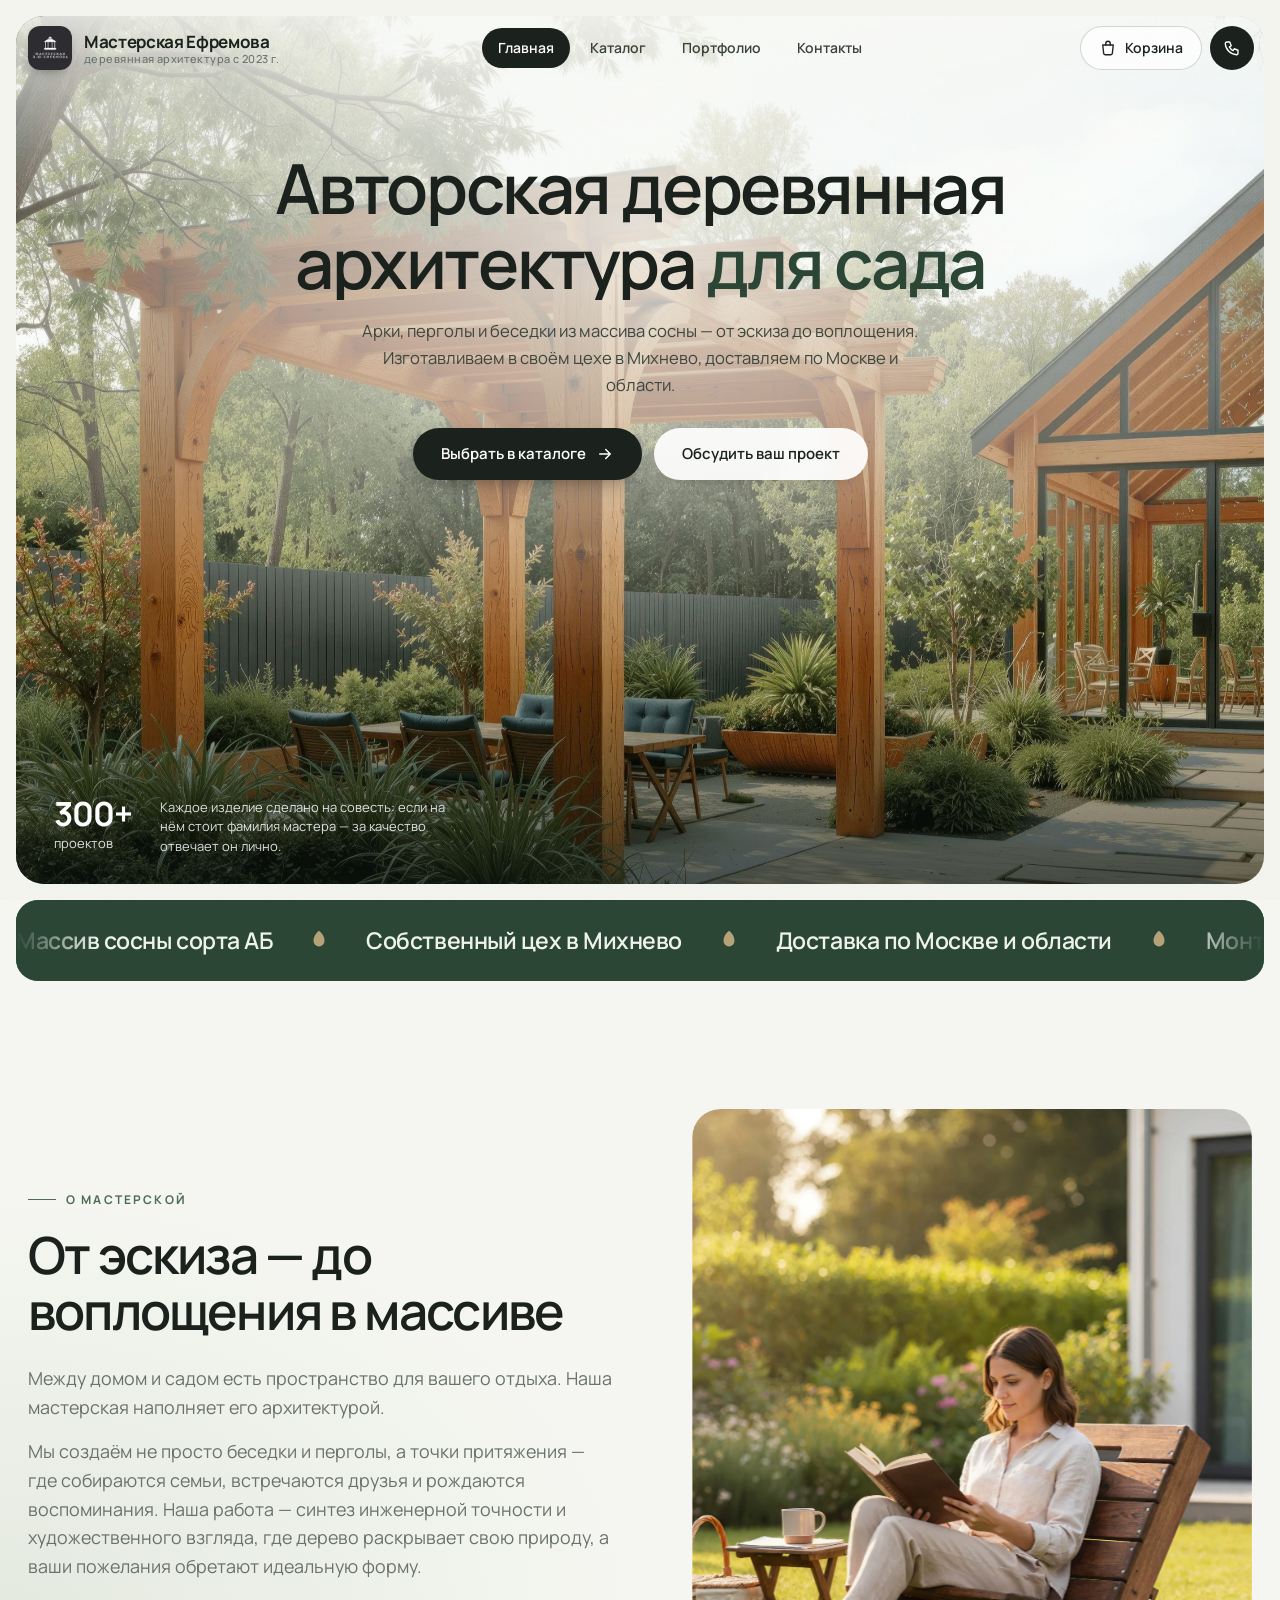
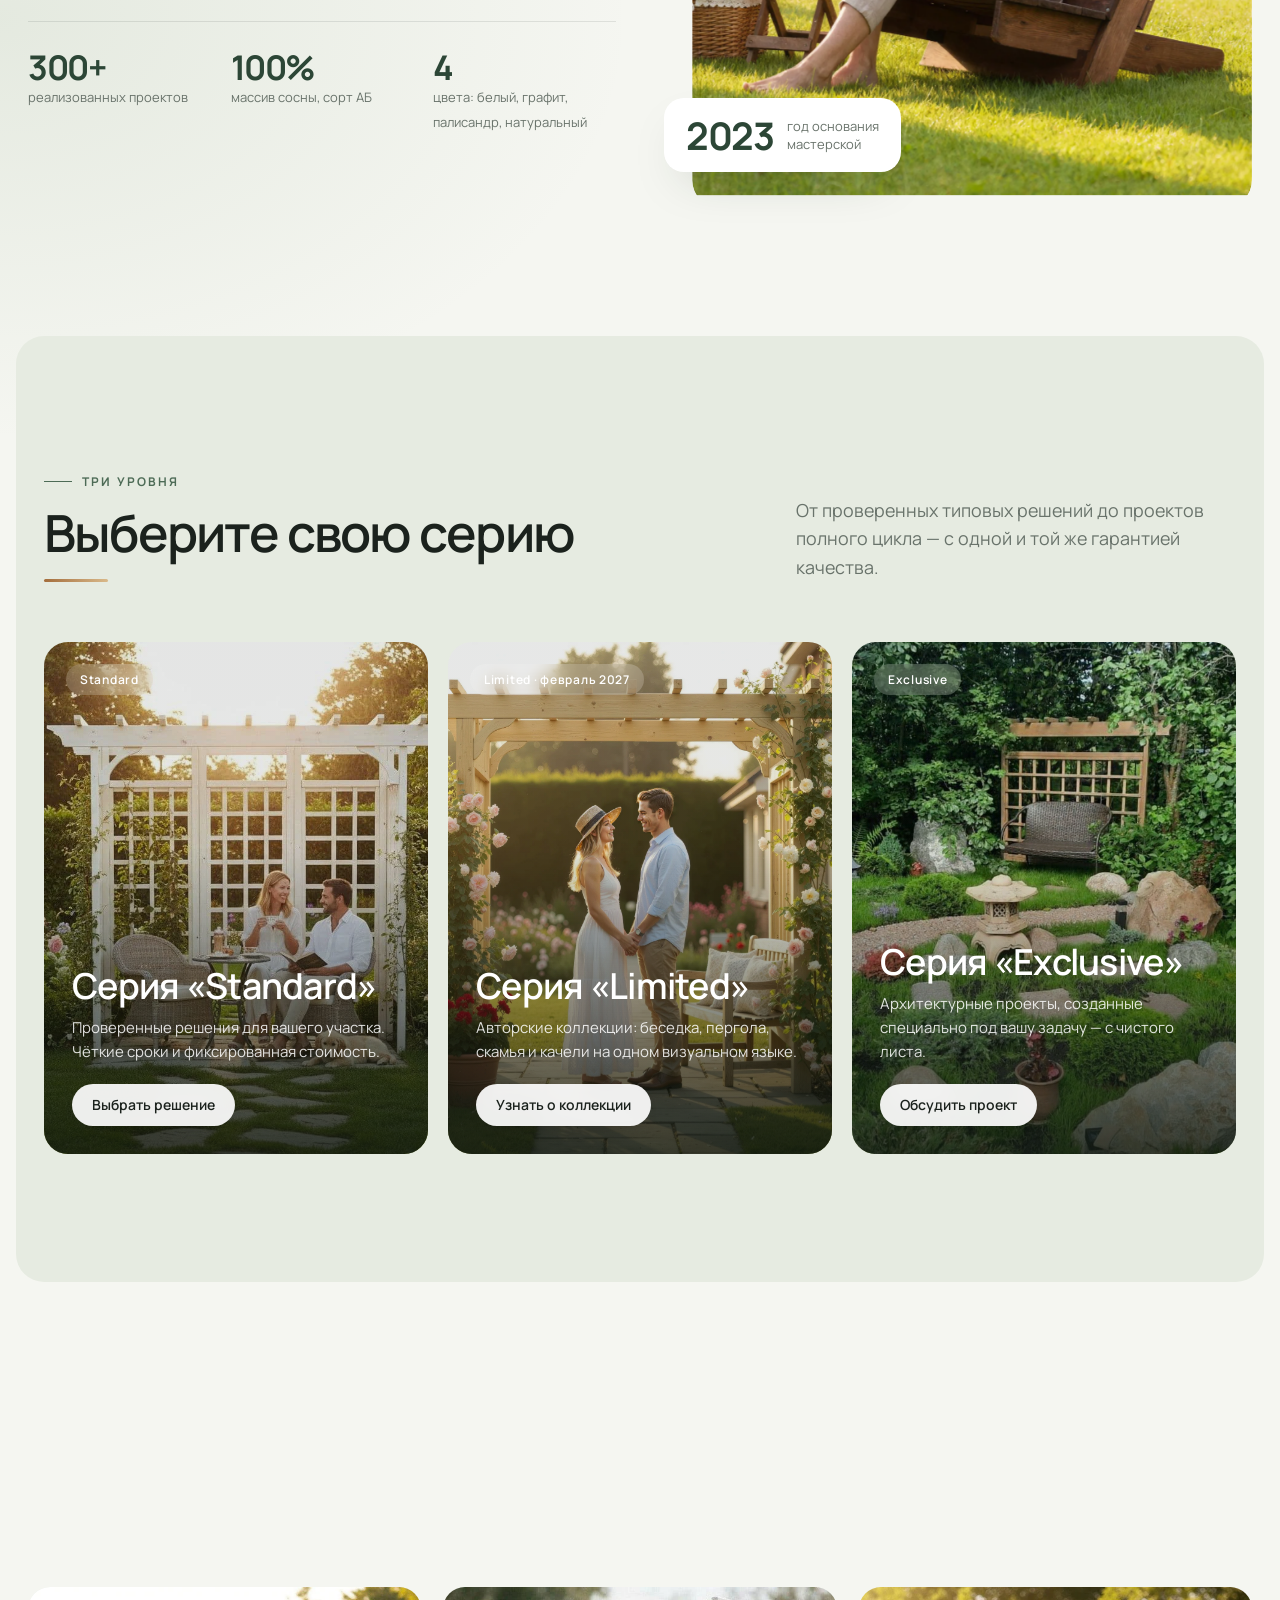
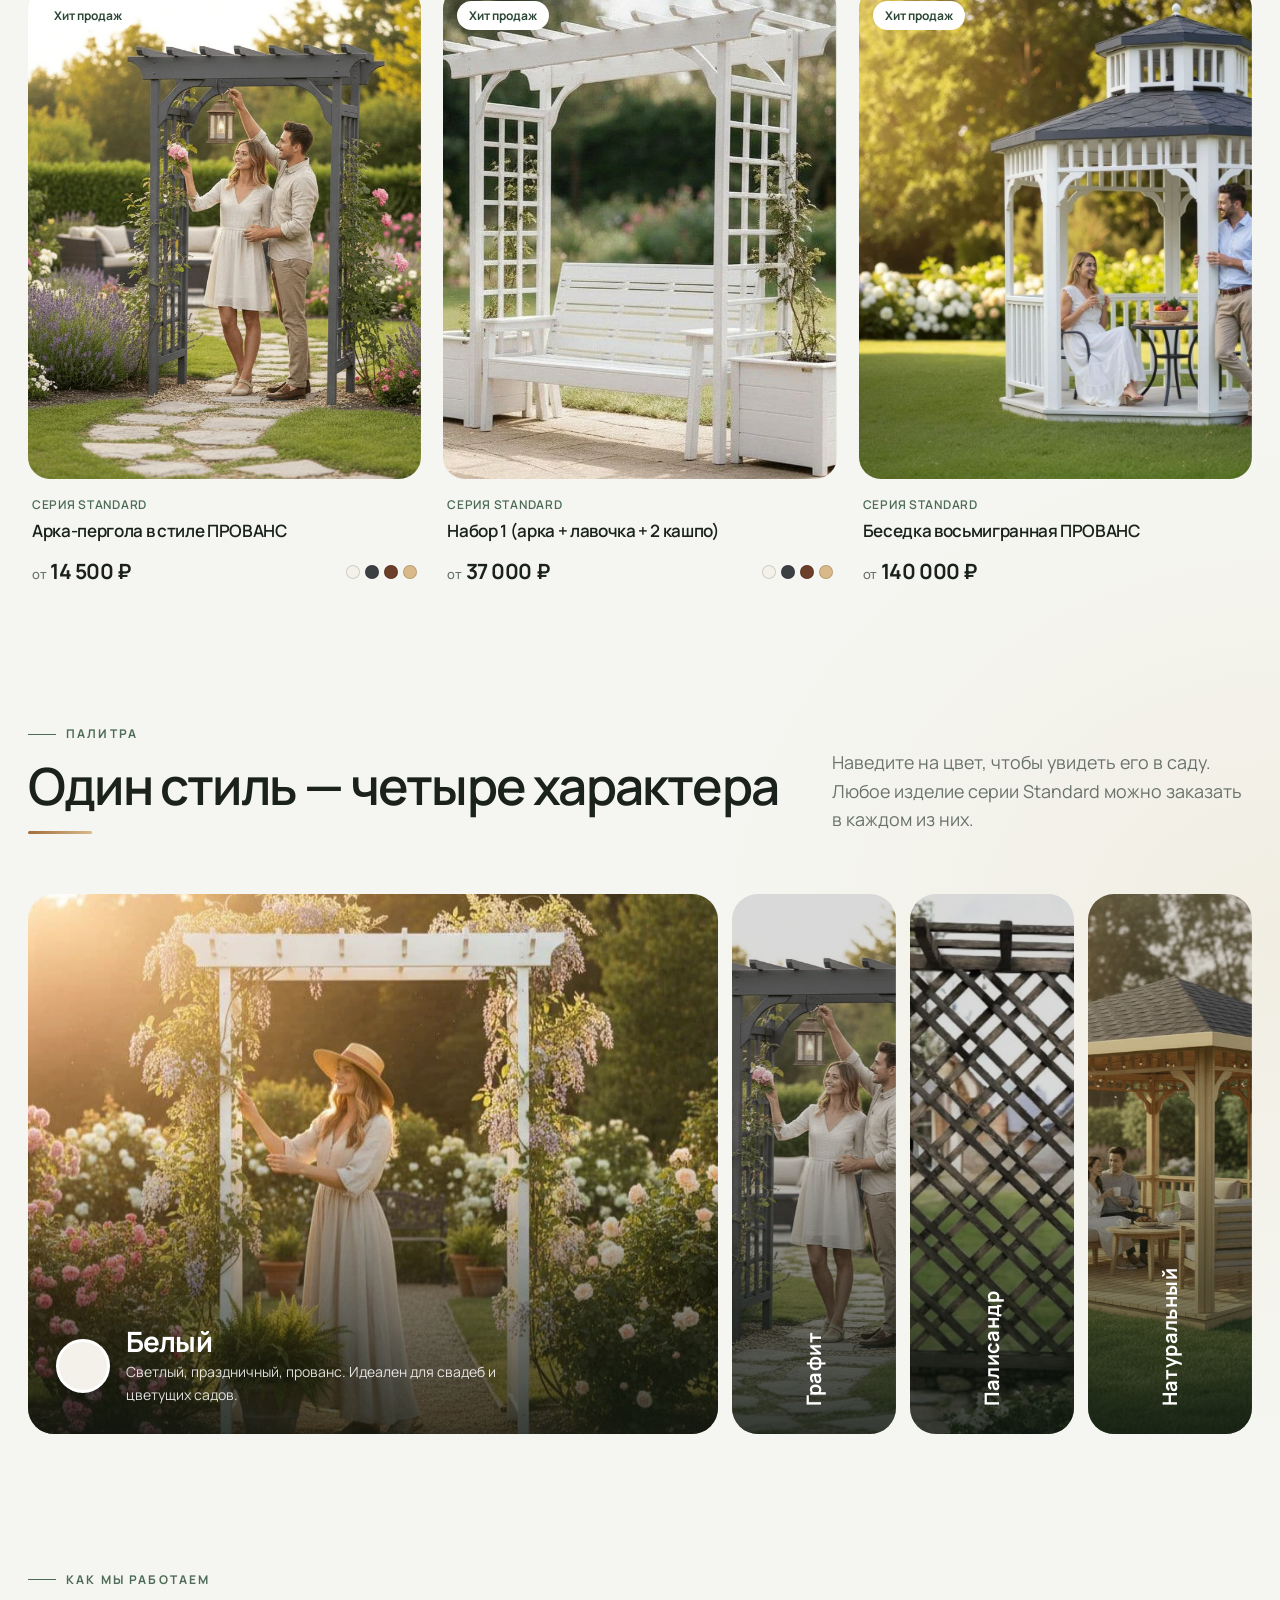
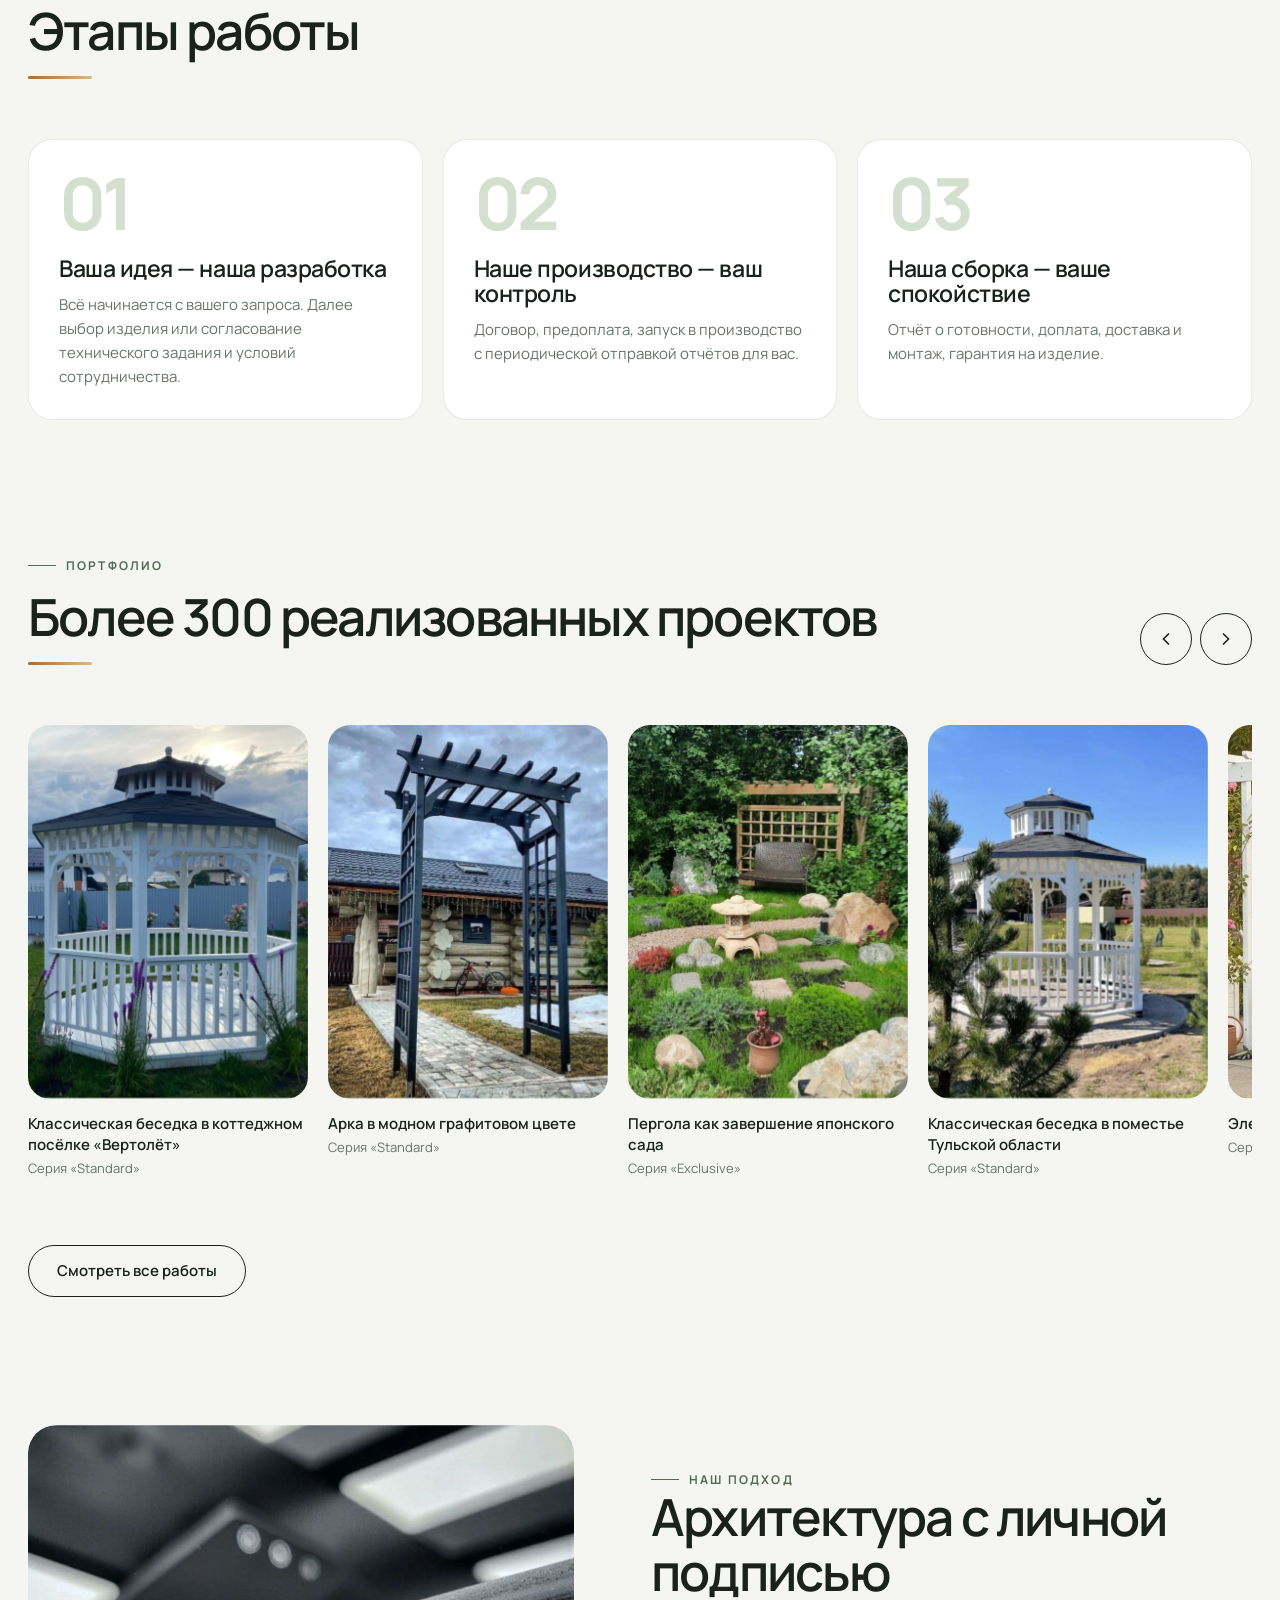
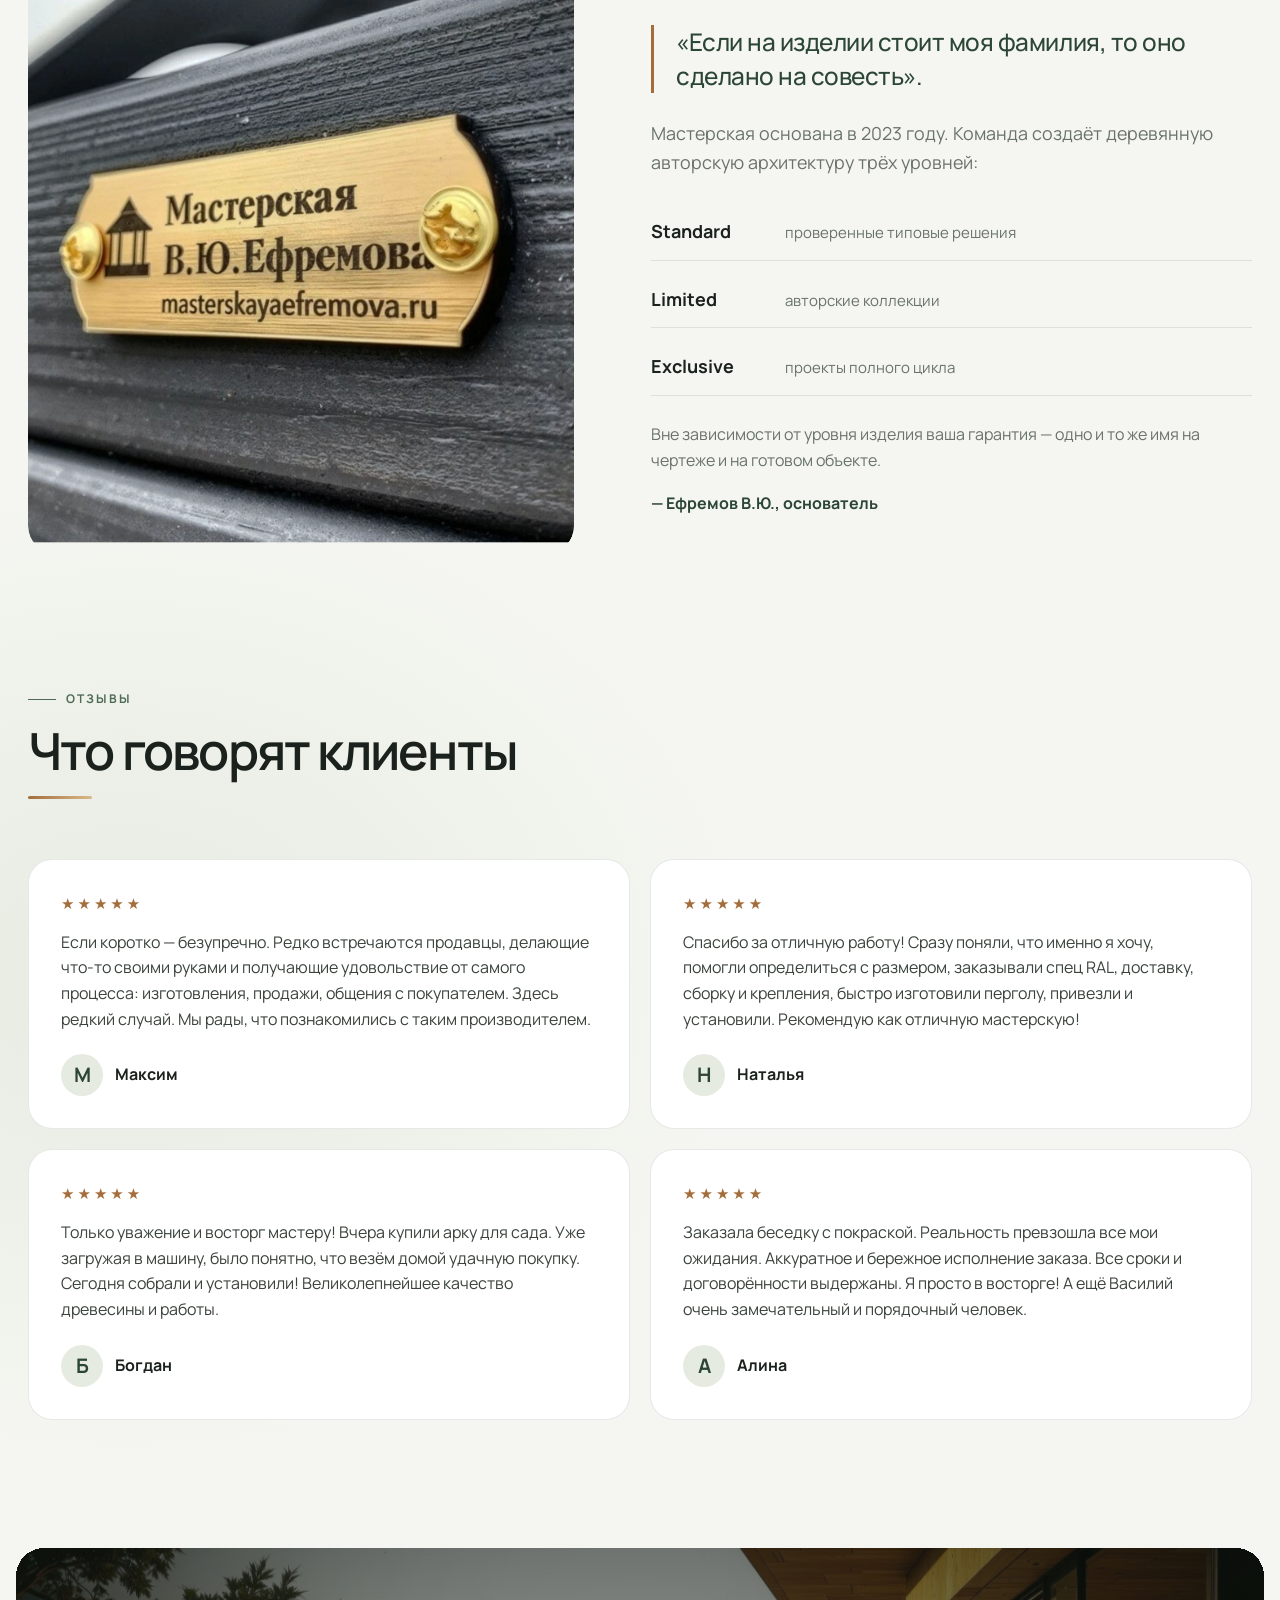
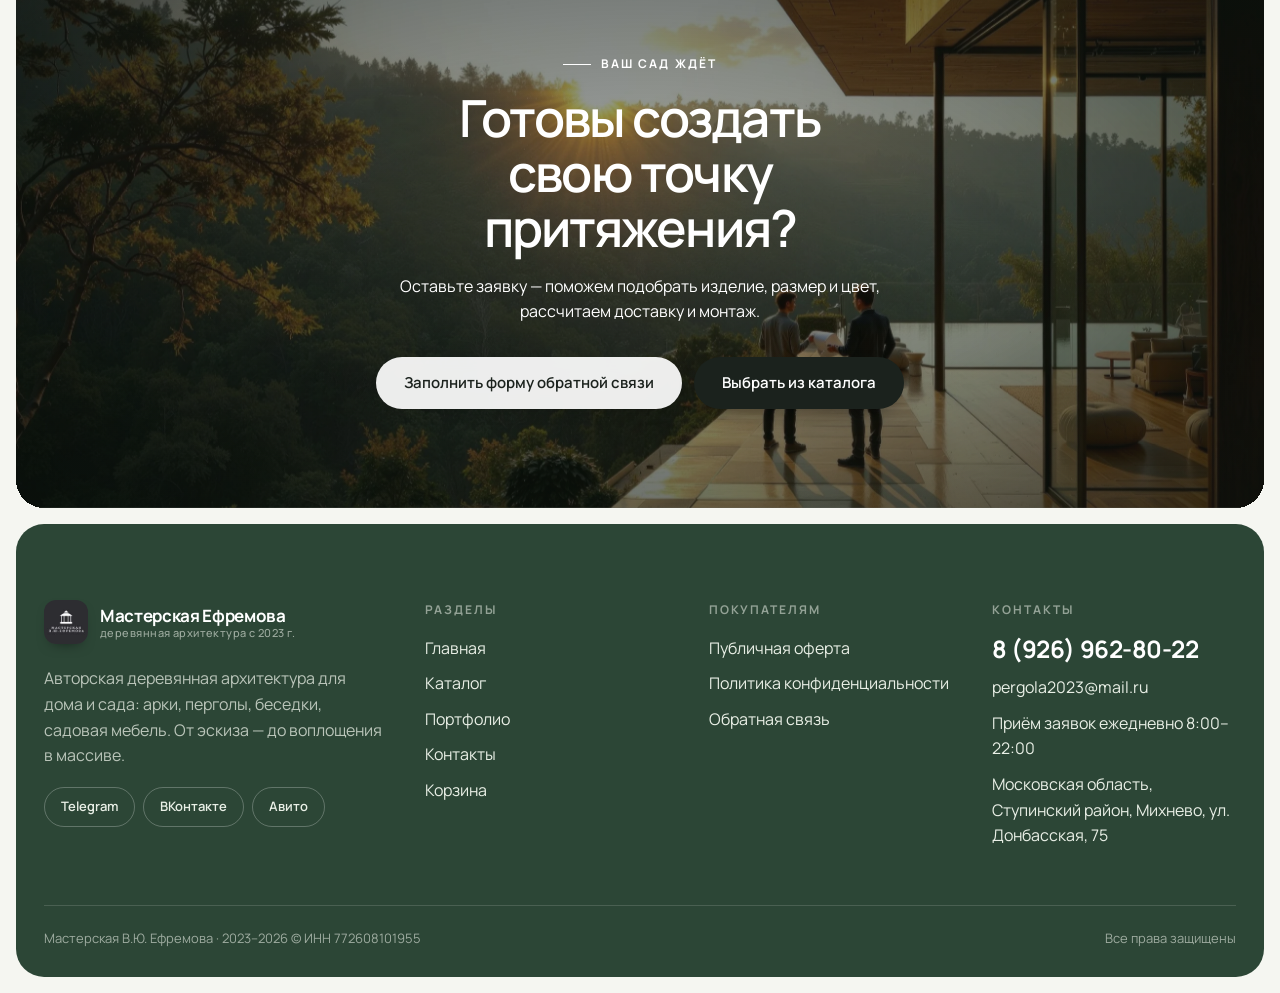
==== commit 6512cae2: "iPhone: шапка без дрожания, ровная кнопка меню, сброс кеша Safari - overflow-x: clip вместо hidden (" ====
--- a/index.html
+++ b/index.html
@@ -10,7 +10,7 @@
   <link rel="preconnect" href="https://fonts.googleapis.com">
   <link rel="preconnect" href="https://fonts.gstatic.com" crossorigin>
   <link href="https://fonts.googleapis.com/css2?family=Manrope:wght@300;400;500;600;700;800&display=swap" rel="stylesheet">
-  <link rel="stylesheet" href="assets/css/style.css">
+  <link rel="stylesheet" href="assets/css/style.css?v=3">
   <link rel="preload" as="image" href="assets/img/site/bg3.webp">
 </head>
 <body data-page="home">
@@ -222,8 +222,8 @@
   </section>
 </main>
 
-<script src="assets/js/data.js"></script>
-<script src="assets/js/app.js"></script>
+<script src="assets/js/data.js?v=3"></script>
+<script src="assets/js/app.js?v=3"></script>
 <script>
   document.getElementById('hits').innerHTML = PRODUCTS.filter(p => p.hit).map(productCard).join('');
 
--- a/assets/css/style.css
+++ b/assets/css/style.css
@@ -29,7 +29,7 @@
   color: var(--ink);
   font: 400 16px/1.6 var(--sans);
   -webkit-font-smoothing: antialiased;
-  overflow-x: hidden;
+  overflow-x: clip; /* не hidden: на iPhone hidden заставляет фиксированную шапку дрожать */
 }
 img { max-width: 100%; display: block; }
 a { color: inherit; text-decoration: none; }
@@ -124,7 +124,9 @@
   width: 44px; height: 44px; border-radius: 50%; background: var(--ink); color: #fff;
   display: grid; place-items: center; transition: background .3s, transform .3s var(--ease);
 }
-.icon-btn:hover { background: var(--green); transform: rotate(-8deg); }
+@media (hover: hover) { .icon-btn:hover { background: var(--green); transform: rotate(-8deg); } }
+.icon-btn { padding: 0; line-height: 0; }
+.icon-btn svg { display: block; }
 .icon-btn svg { width: 18px; height: 18px; }
 .burger { display: none; }
 
@@ -755,3 +757,21 @@
   .contact-card { padding: 20px; border-radius: 18px; }
   .map, .map iframe { min-height: 320px; }
 }
+@media (max-width: 640px) {
+  .header { padding: 8px 8px 8px 10px; gap: 10px; }
+  .brand { gap: 10px; }
+  .brand img { width: 40px; height: 40px; border-radius: 11px; }
+  .header .brand span { font-size: 15px; overflow: hidden; text-overflow: ellipsis; }
+  .header-actions { gap: 6px; flex: none; }
+  .header .cart-btn, .header .icon-btn { width: 42px; height: 42px; }
+}
+
+/* Кнопка меню: две полоски точными блоками — ровно по центру на любом экране */
+.bars { display: flex; flex-direction: column; justify-content: center; gap: 6px; width: 18px; height: 18px; }
+.bars i { display: block; width: 18px; height: 2px; border-radius: 2px; background: currentColor; }
+.icon-btn, .cart-btn { -webkit-appearance: none; appearance: none; -webkit-tap-highlight-color: transparent; }
+@media (max-width: 360px) {
+  .brand img { width: 36px; height: 36px; }
+  .header .brand span { font-size: 13.5px; letter-spacing: -.03em; }
+  .header .cart-btn, .header .icon-btn { width: 40px; height: 40px; }
+}
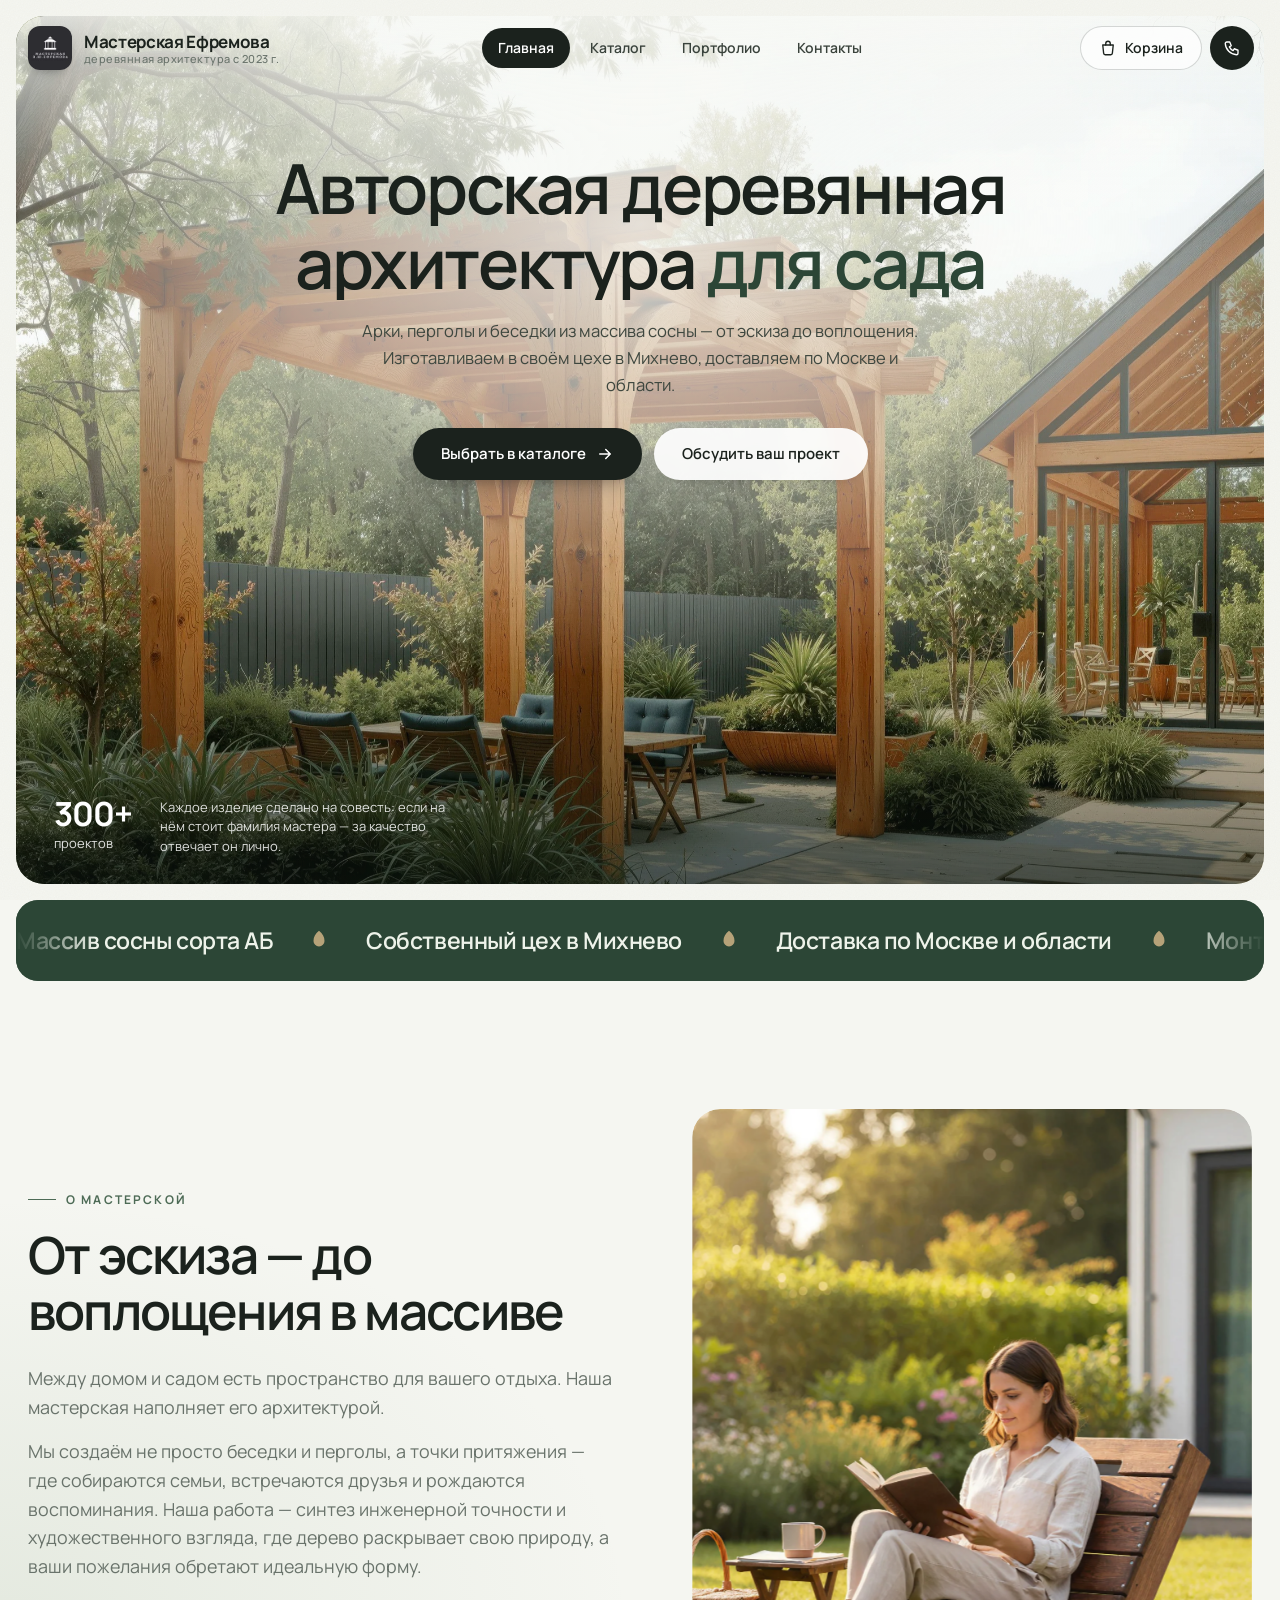
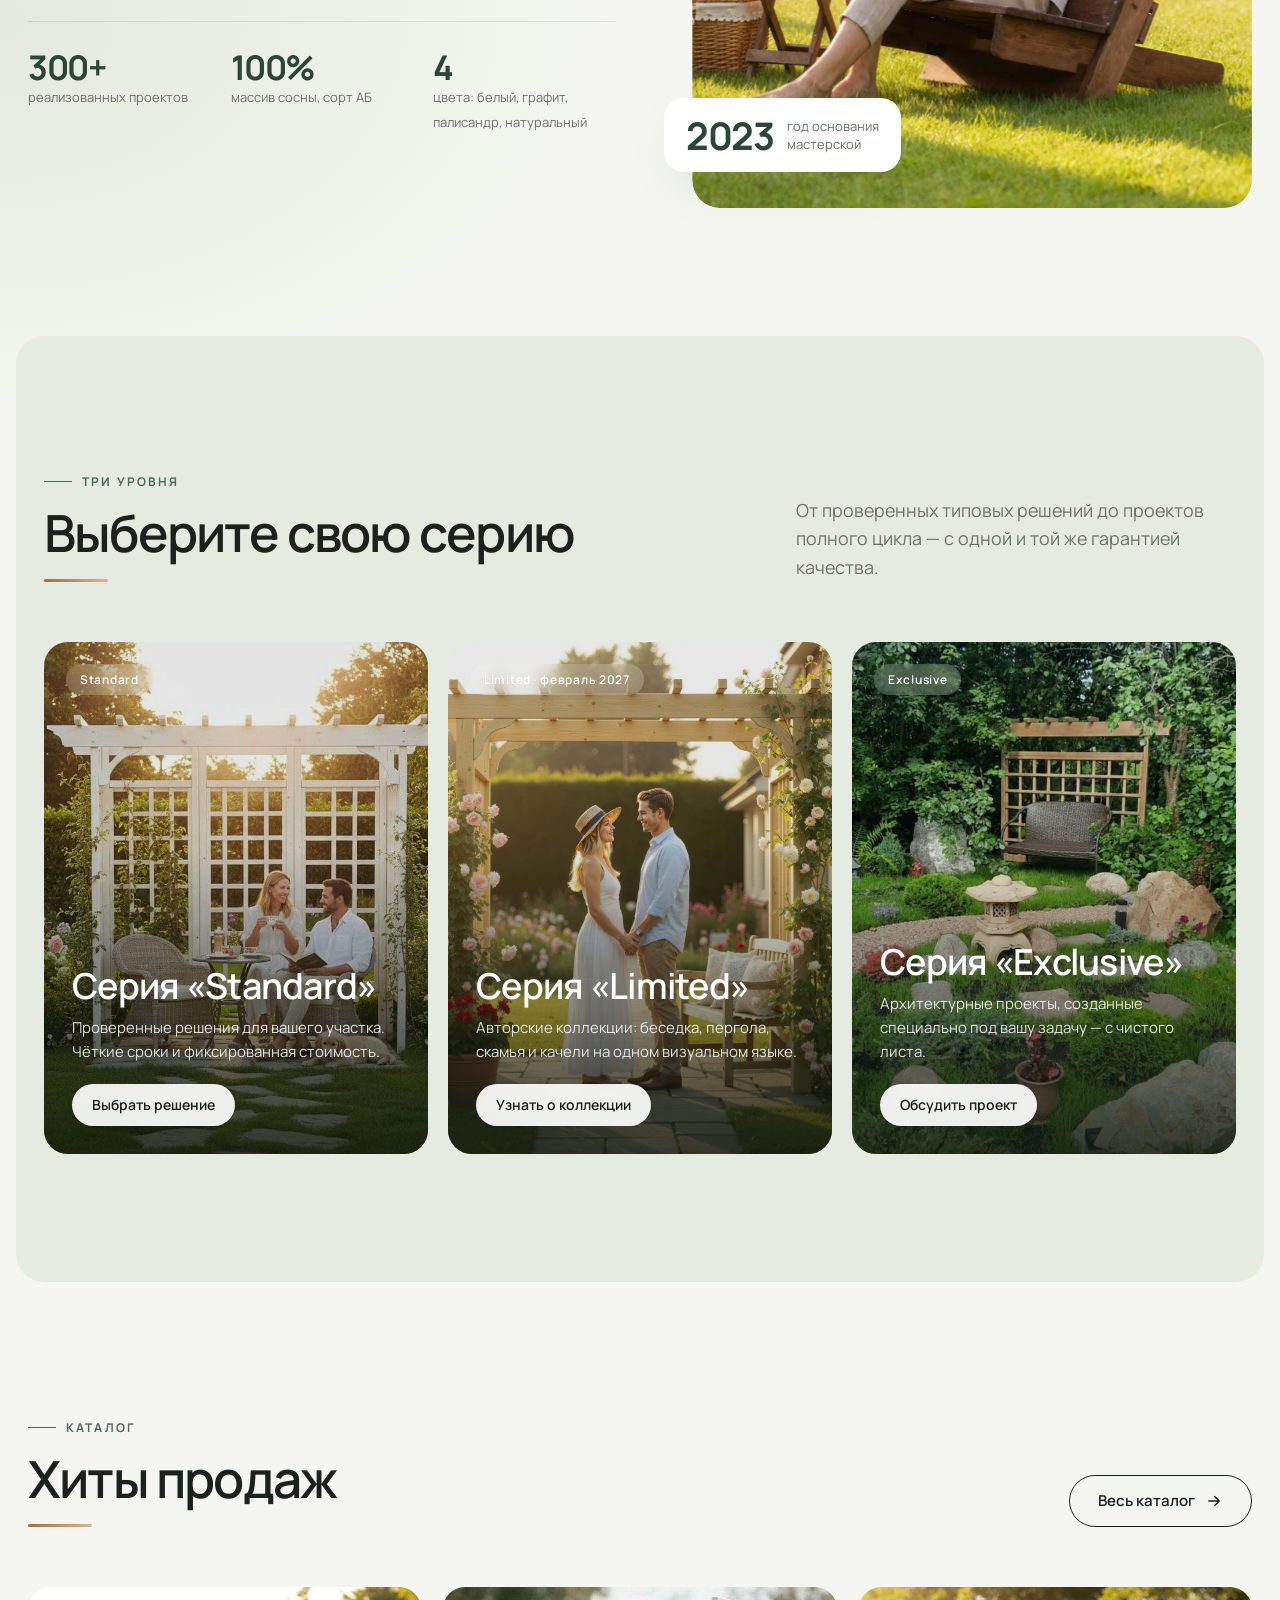
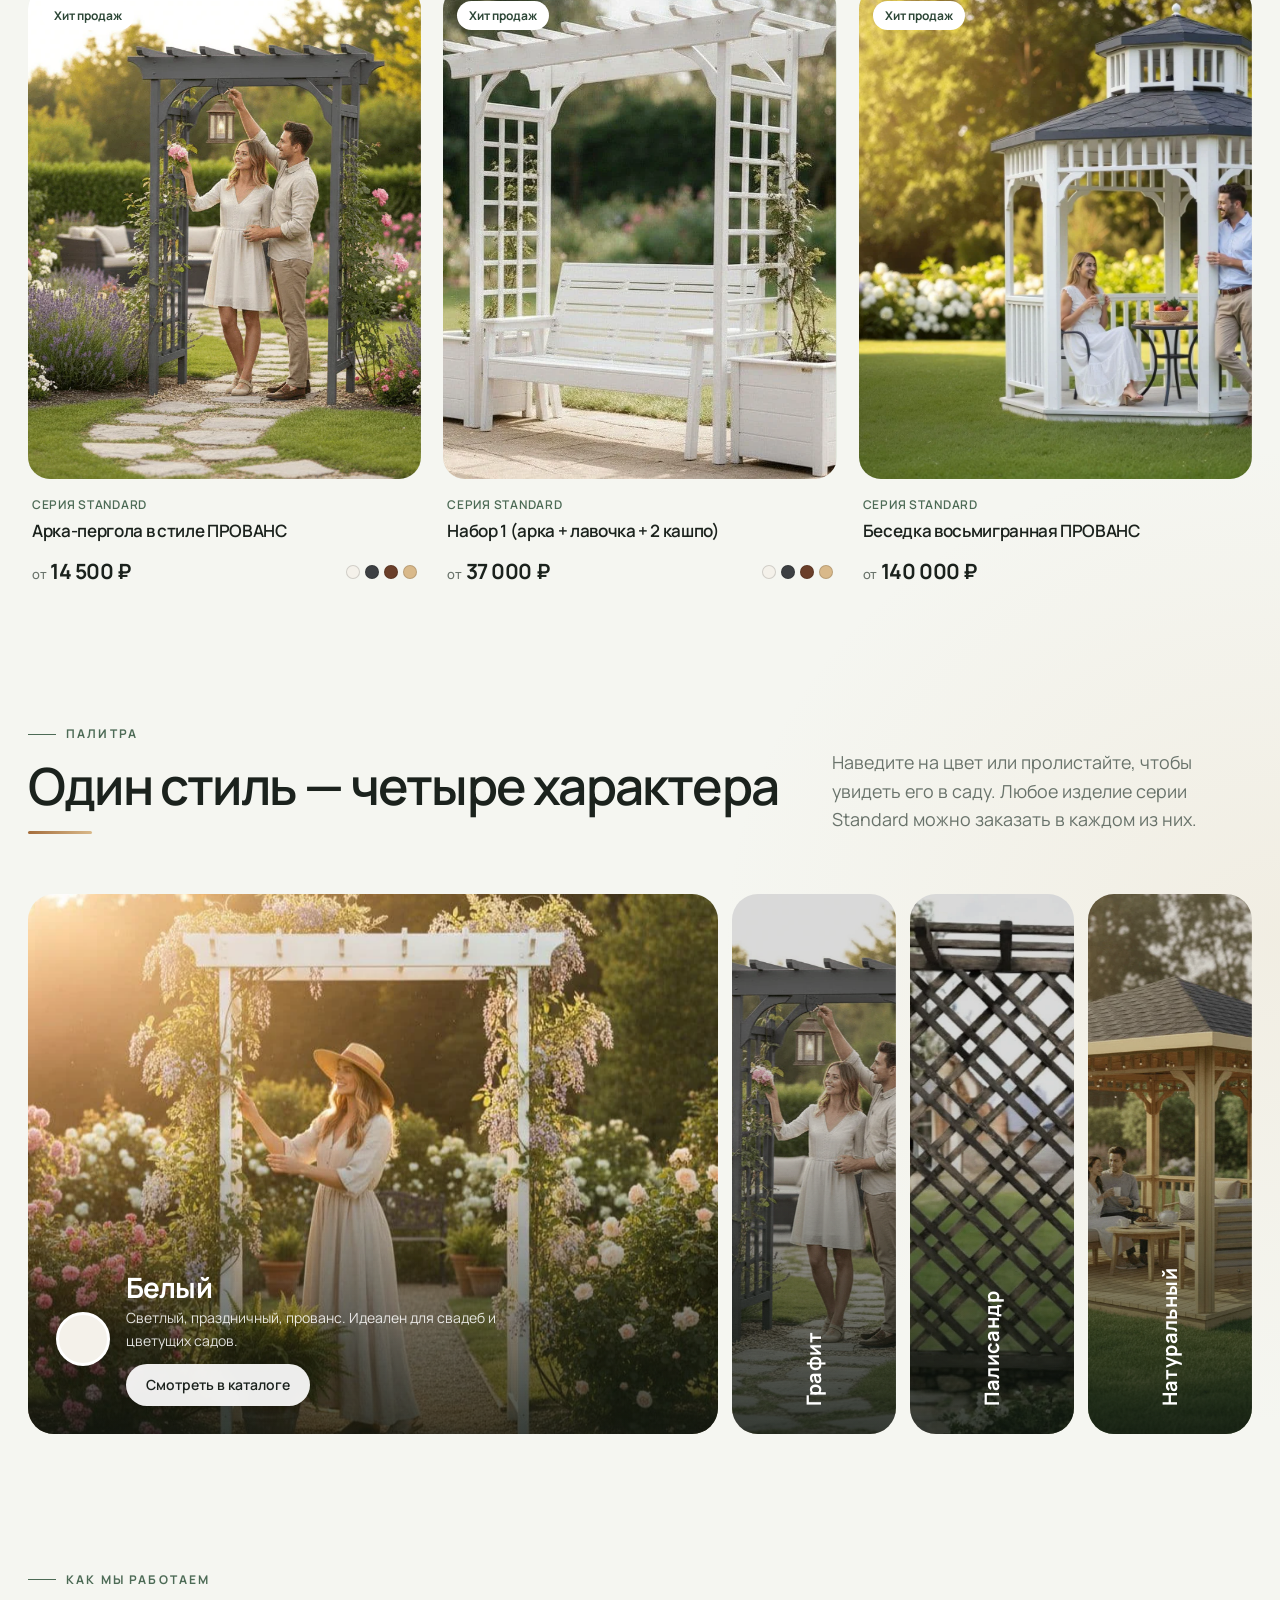
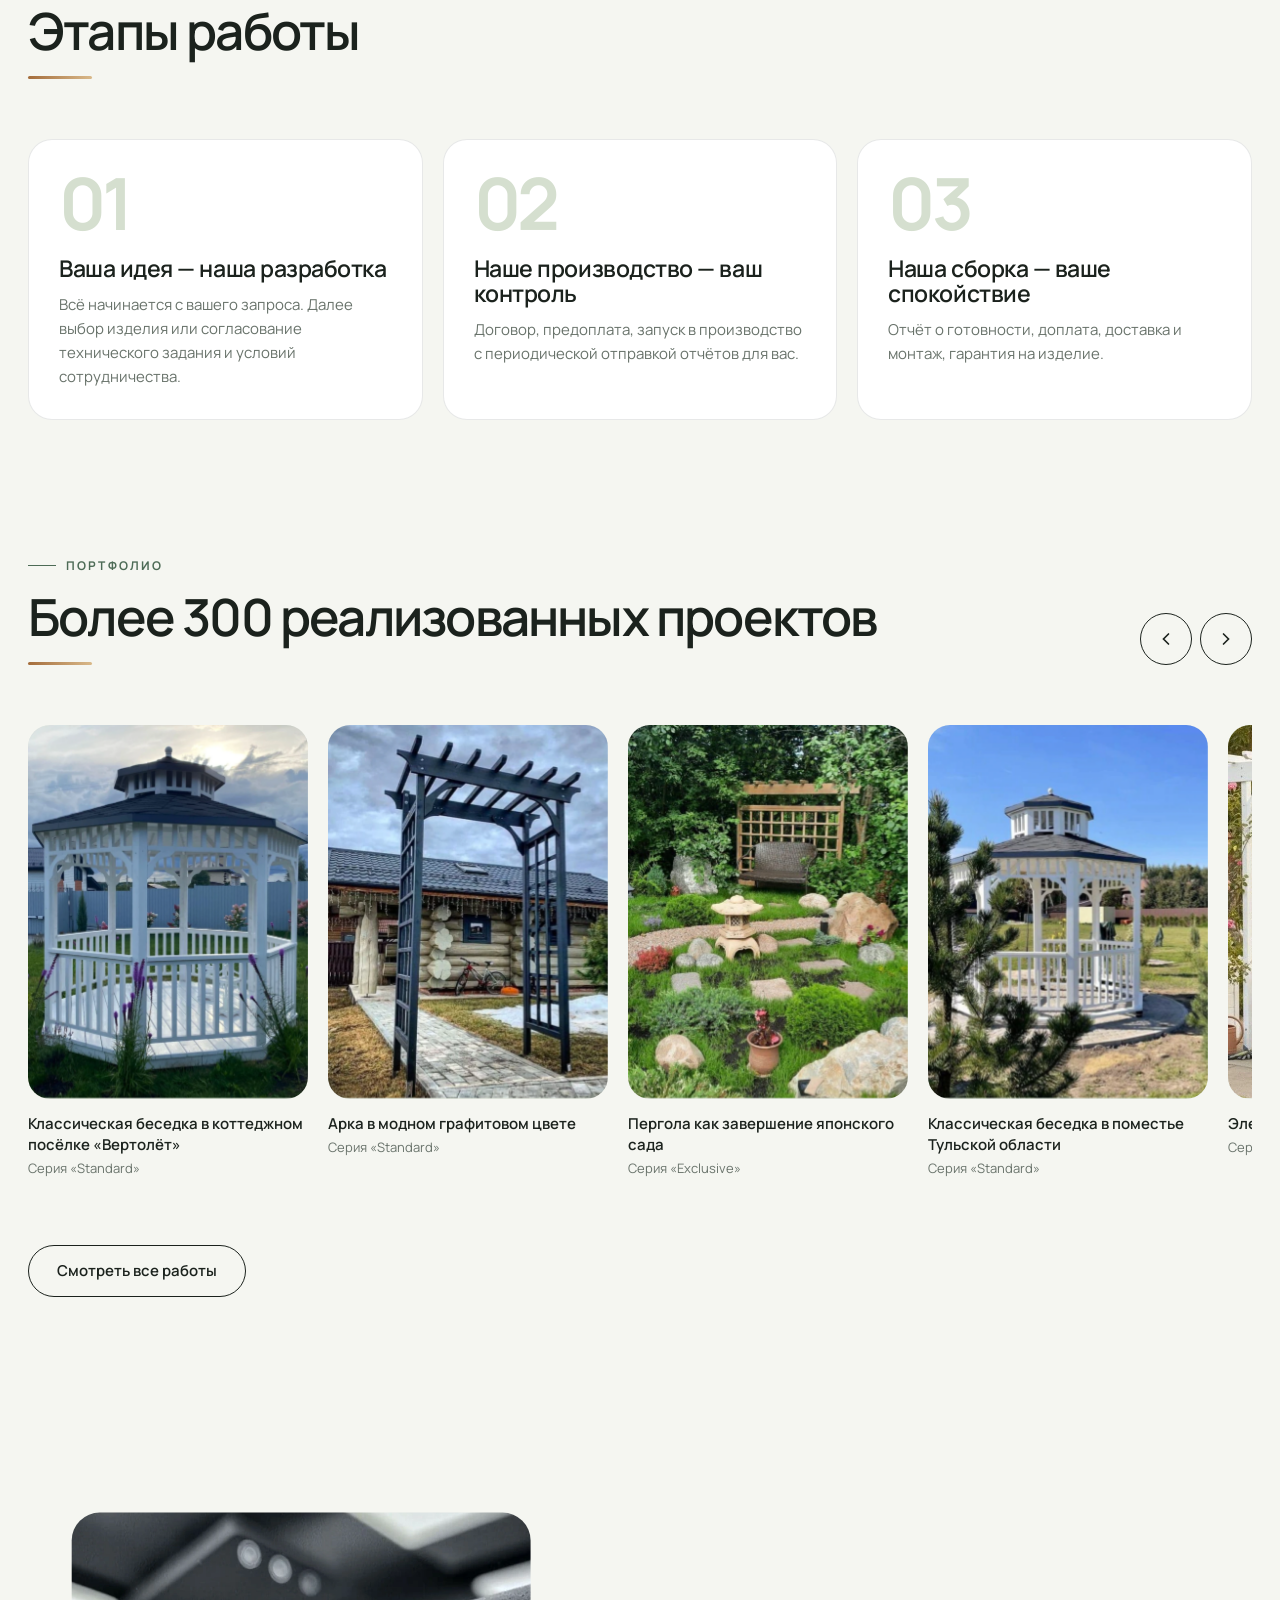
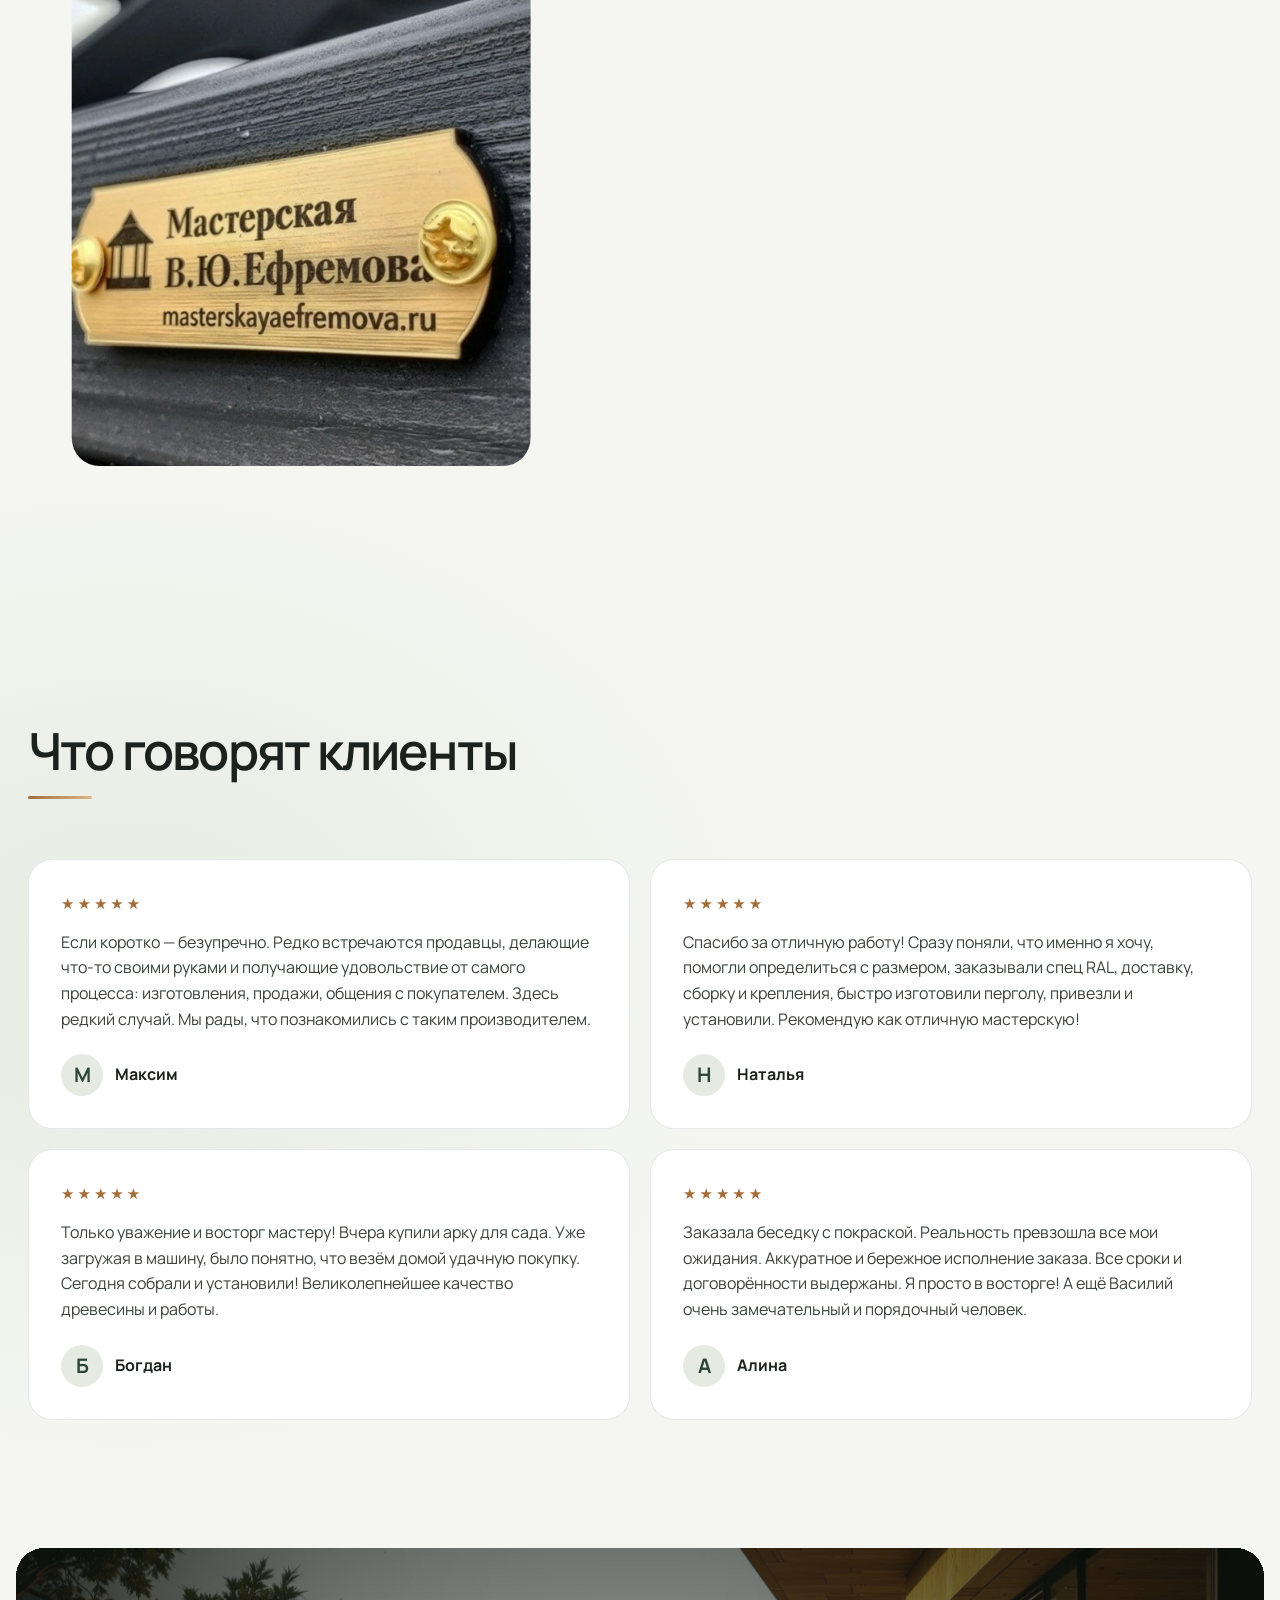
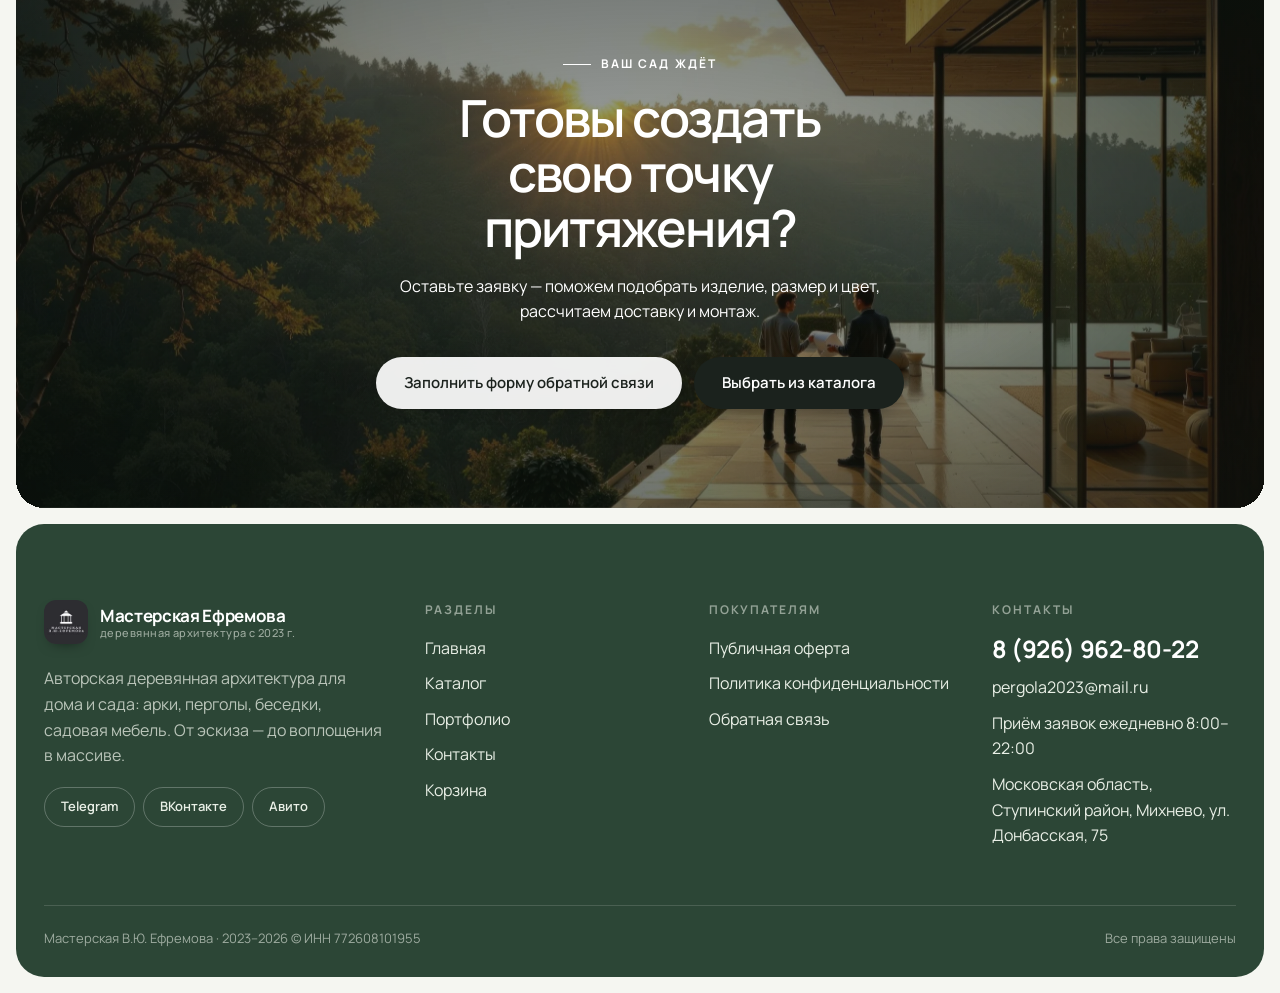
==== commit d7a8af37: "Телефон: листалки с кружками, фото без отдаления при прокрутке - фото в карточках товаров листаются " ====
--- a/index.html
+++ b/index.html
@@ -10,7 +10,7 @@
   <link rel="preconnect" href="https://fonts.googleapis.com">
   <link rel="preconnect" href="https://fonts.gstatic.com" crossorigin>
   <link href="https://fonts.googleapis.com/css2?family=Manrope:wght@300;400;500;600;700;800&display=swap" rel="stylesheet">
-  <link rel="stylesheet" href="assets/css/style.css?v=3">
+  <link rel="stylesheet" href="assets/css/style.css?v=4">
   <link rel="preload" as="image" href="assets/img/site/bg3.webp">
 </head>
 <body data-page="home">
@@ -66,7 +66,7 @@
         </div>
       </div>
       <div class="intro-media">
-        <div class="zoom-frame clip-reveal" data-progress><img src="assets/img/site/bg5.webp" alt="Отдых в саду на деревянном шезлонге" loading="lazy"></div>
+        <div class="zoom-frame clip-reveal"><img src="assets/img/site/bg5.webp" alt="Отдых в саду на деревянном шезлонге" loading="lazy"></div>
         <div class="intro-badge reveal" data-delay="2"><strong>2023</strong><span>год основания<br>мастерской</span></div>
       </div>
     </div>
@@ -79,7 +79,7 @@
         <div><span class="eyebrow reveal">Три уровня</span><h2 class="reveal" data-delay="1">Выберите свою серию</h2></div>
         <p class="lead reveal" data-delay="2" style="max-width:440px">От проверенных типовых решений до проектов полного цикла — с одной и той же гарантией качества.</p>
       </div>
-      <div class="series-grid">
+      <div class="series-grid" data-swipe="mobile">
         <a class="series-card reveal" href="catalog.html">
           <img src="assets/img/site/bg2.webp" alt="" loading="lazy">
           <span class="tag">Standard</span>
@@ -121,29 +121,29 @@
     <div class="container">
       <div class="section-head">
         <div><span class="eyebrow reveal">Палитра</span><h2 class="reveal" data-delay="1">Один стиль — четыре характера</h2></div>
-        <p class="lead reveal" data-delay="2" style="max-width:420px">Наведите на цвет, чтобы увидеть его в саду. Любое изделие серии Standard можно заказать в каждом из них.</p>
-      </div>
-      <div class="palette reveal" id="palette">
-        <a class="pal active" href="catalog.html" style="--c:#f4f1ea">
+        <p class="lead reveal" data-delay="2" style="max-width:420px">Наведите на цвет или пролистайте, чтобы увидеть его в саду. Любое изделие серии Standard можно заказать в каждом из них.</p>
+      </div>
+      <div class="palette reveal" id="palette" data-swipe="mobile">
+        <div class="pal active" style="--c:#f4f1ea">
           <img src="assets/img/products/classic-1.webp" alt="Белая арка-пергола" loading="lazy">
-          <div class="pal-info"><i></i><div><b>Белый</b><span>Светлый, праздничный, прованс. Идеален для свадеб и цветущих садов.</span></div></div>
+          <div class="pal-info"><i></i><div><b>Белый</b><span>Светлый, праздничный, прованс. Идеален для свадеб и цветущих садов.</span><a class="btn btn-light btn-sm" href="catalog.html">Смотреть в каталоге</a></div></div>
           <span class="pal-v">Белый</span>
-        </a>
-        <a class="pal" href="catalog.html" style="--c:#3d4043">
+        </div>
+        <div class="pal" style="--c:#3d4043">
           <img src="assets/img/products/arka110-1.webp" alt="Графитовая арка-пергола" loading="lazy">
-          <div class="pal-info"><i></i><div><b>Графит</b><span>Модный, строгий, современный. Отлично смотрится у домов в стиле барнхаус.</span></div></div>
+          <div class="pal-info"><i></i><div><b>Графит</b><span>Модный, строгий, современный. Отлично смотрится у домов в стиле барнхаус.</span><a class="btn btn-light btn-sm" href="catalog.html">Смотреть в каталоге</a></div></div>
           <span class="pal-v">Графит</span>
-        </a>
-        <a class="pal" href="catalog.html" style="--c:#6b3f2a">
+        </div>
+        <div class="pal" style="--c:#6b3f2a">
           <img src="assets/img/products/shpalera-2.webp" alt="Шпалера цвета палисандр" loading="lazy">
-          <div class="pal-info"><i></i><div><b>Палисандр</b><span>Глубокий тёплый оттенок благородного дерева. Уютно и классически.</span></div></div>
+          <div class="pal-info"><i></i><div><b>Палисандр</b><span>Глубокий тёплый оттенок благородного дерева. Уютно и классически.</span><a class="btn btn-light btn-sm" href="catalog.html">Смотреть в каталоге</a></div></div>
           <span class="pal-v">Палисандр</span>
-        </a>
-        <a class="pal" href="catalog.html" style="--c:#d9b98a">
+        </div>
+        <div class="pal" style="--c:#d9b98a">
           <img src="assets/img/products/besedka4-1.webp" alt="Беседка без покраски" loading="lazy">
-          <div class="pal-info"><i></i><div><b>Натуральный</b><span>Без покраски — живая текстура сосны. Покрасите в свой цвет RAL.</span></div></div>
+          <div class="pal-info"><i></i><div><b>Натуральный</b><span>Без покраски — живая текстура сосны. Покрасите в свой цвет RAL.</span><a class="btn btn-light btn-sm" href="catalog.html">Смотреть в каталоге</a></div></div>
           <span class="pal-v">Натуральный</span>
-        </a>
+        </div>
       </div>
     </div>
   </section>
@@ -172,7 +172,7 @@
           <button id="pfNext" aria-label="Вперёд"><svg viewBox="0 0 24 24" fill="none" stroke="currentColor" stroke-width="2" stroke-linecap="round"><path d="M9 6l6 6-6 6"/></svg></button>
         </div>
       </div>
-      <div class="pf-track reveal" id="pfTrack"></div>
+      <div class="pf-track reveal" id="pfTrack" data-swipe="mobile"></div>
       <div style="margin-top:32px"><a class="btn btn-outline" href="portfolio.html">Смотреть все работы</a></div>
     </div>
   </section>
@@ -180,7 +180,7 @@
   <!-- ===== Подход ===== -->
   <section class="section" style="padding-top:0">
     <div class="container approach">
-      <div class="zoom-frame clip-reveal" data-progress><img src="assets/img/site/about.webp" alt="Табличка мастерской В.Ю. Ефремова" loading="lazy"></div>
+      <div class="zoom-frame clip-reveal"><img src="assets/img/site/about.webp" alt="Табличка мастерской В.Ю. Ефремова" loading="lazy"></div>
       <div>
         <span class="eyebrow reveal">Наш подход</span>
         <h2 class="reveal" data-delay="1">Архитектура с личной подписью</h2>
@@ -208,7 +208,7 @@
   </section>
 
   <!-- ===== Призыв ===== -->
-  <section class="cta" data-progress>
+  <section class="cta">
     <img src="assets/img/site/bg4.webp" alt="" loading="lazy">
     <div>
       <span class="eyebrow reveal" style="color:#fff">Ваш сад ждёт</span>
@@ -222,8 +222,8 @@
   </section>
 </main>
 
-<script src="assets/js/data.js?v=3"></script>
-<script src="assets/js/app.js?v=3"></script>
+<script src="assets/js/data.js?v=4"></script>
+<script src="assets/js/app.js?v=4"></script>
 <script>
   document.getElementById('hits').innerHTML = PRODUCTS.filter(p => p.hit).map(productCard).join('');
 
@@ -237,13 +237,12 @@
   document.getElementById('pfPrev').onclick = () => track.scrollBy({ left: -step(), behavior: 'smooth' });
   document.getElementById('pfNext').onclick = () => track.scrollBy({ left: step(), behavior: 'smooth' });
 
-  // палитра: раскрывается панель под курсором (на телефоне — по нажатию)
+  // палитра: на компьютере раскрывается панель под курсором, на телефоне карточки просто листаются
   const pals = document.querySelectorAll('.pal');
   const activate = el => pals.forEach(p => p.classList.toggle('active', p === el));
-  pals.forEach(p => {
-    p.addEventListener('mouseenter', () => activate(p));
-    p.addEventListener('click', e => { if (!p.classList.contains('active')) { e.preventDefault(); activate(p); } });
-  });
+  if (matchMedia('(hover: hover) and (min-width: 761px)').matches) {
+    pals.forEach(p => p.addEventListener('mouseenter', () => activate(p)));
+  }
 
   document.getElementById('reviews').innerHTML = REVIEWS.map((r, i) => `
     <div class="review reveal" data-delay="${i % 2}">
--- a/assets/css/style.css
+++ b/assets/css/style.css
@@ -775,3 +775,58 @@
   .header .brand span { font-size: 13.5px; letter-spacing: -.03em; }
   .header .cart-btn, .header .icon-btn { width: 40px; height: 40px; }
 }
+
+/* ===== Листалки ===== */
+.p-slides {
+  position: absolute; inset: 0; display: flex; overflow-x: auto; overscroll-behavior-x: contain;
+  scroll-snap-type: x mandatory; scrollbar-width: none; -webkit-overflow-scrolling: touch;
+}
+.p-slides::-webkit-scrollbar { display: none; }
+.p-card .p-media .p-slides img {
+  position: relative; inset: auto; flex: 0 0 100%; width: 100%; height: 100%; object-fit: cover;
+  scroll-snap-align: center; scroll-snap-stop: always; transform: none !important; opacity: 1 !important;
+}
+.swipe-dots { display: flex; justify-content: center; align-items: center; gap: 7px; margin-top: 12px; }
+.swipe-dots button {
+  width: 7px; height: 7px; padding: 0; border-radius: 50%; background: var(--sage-2);
+  transition: background .3s, transform .3s var(--ease);
+}
+.swipe-dots button.on { background: var(--green); transform: scale(1.35); }
+.swipe-dots.mobile-only { display: none; }
+
+/* Фото «дышат» сами — без связи с прокруткой */
+.zoom-frame img, .cta > img {
+  transition: none; transform: none;
+  animation: breathe 18s ease-in-out infinite alternate;
+}
+@keyframes breathe {
+  from { transform: scale(1.02); }
+  to { transform: scale(1.12); }
+}
+
+@media (max-width: 900px) {
+  .swipe-dots.mobile-only { display: flex; }
+  /* серии — листаются */
+  .series-grid {
+    display: flex; overflow-x: auto; scroll-snap-type: x mandatory; scrollbar-width: none;
+    margin: 0 calc(var(--gutter) * -1); padding: 0 var(--gutter); scroll-padding: 0 var(--gutter); gap: 12px;
+  }
+  .series-grid::-webkit-scrollbar { display: none; }
+  .series-card { flex: 0 0 84%; scroll-snap-align: start; }
+  .pf-track { margin: 0 calc(var(--gutter) * -1); padding: 0 var(--gutter) 4px; scroll-padding: 0 var(--gutter); }
+}
+
+@media (max-width: 760px) {
+  /* палитра — обычная листалка карточек, касание ничего не раскрывает */
+  .palette {
+    flex-direction: row; height: 460px; overflow-x: auto; scroll-snap-type: x mandatory; scrollbar-width: none;
+    margin: 0 calc(var(--gutter) * -1); padding: 0 var(--gutter); scroll-padding: 0 var(--gutter); gap: 12px;
+  }
+  .palette::-webkit-scrollbar { display: none; }
+  .pal, .pal.active { flex: 0 0 84%; scroll-snap-align: start; transition: none; }
+  .pal img, .pal.active img { filter: none; transform: none; }
+  .pal-v { display: none; }
+  .pal-info, .pal.active .pal-info { opacity: 1; transform: none; transition: none; flex-wrap: wrap; }
+}
+.pal-info .btn { margin-top: 12px; }
+@media (min-width: 761px) { .pal-info .btn { display: none; } .pal.active .pal-info .btn { display: inline-flex; } }
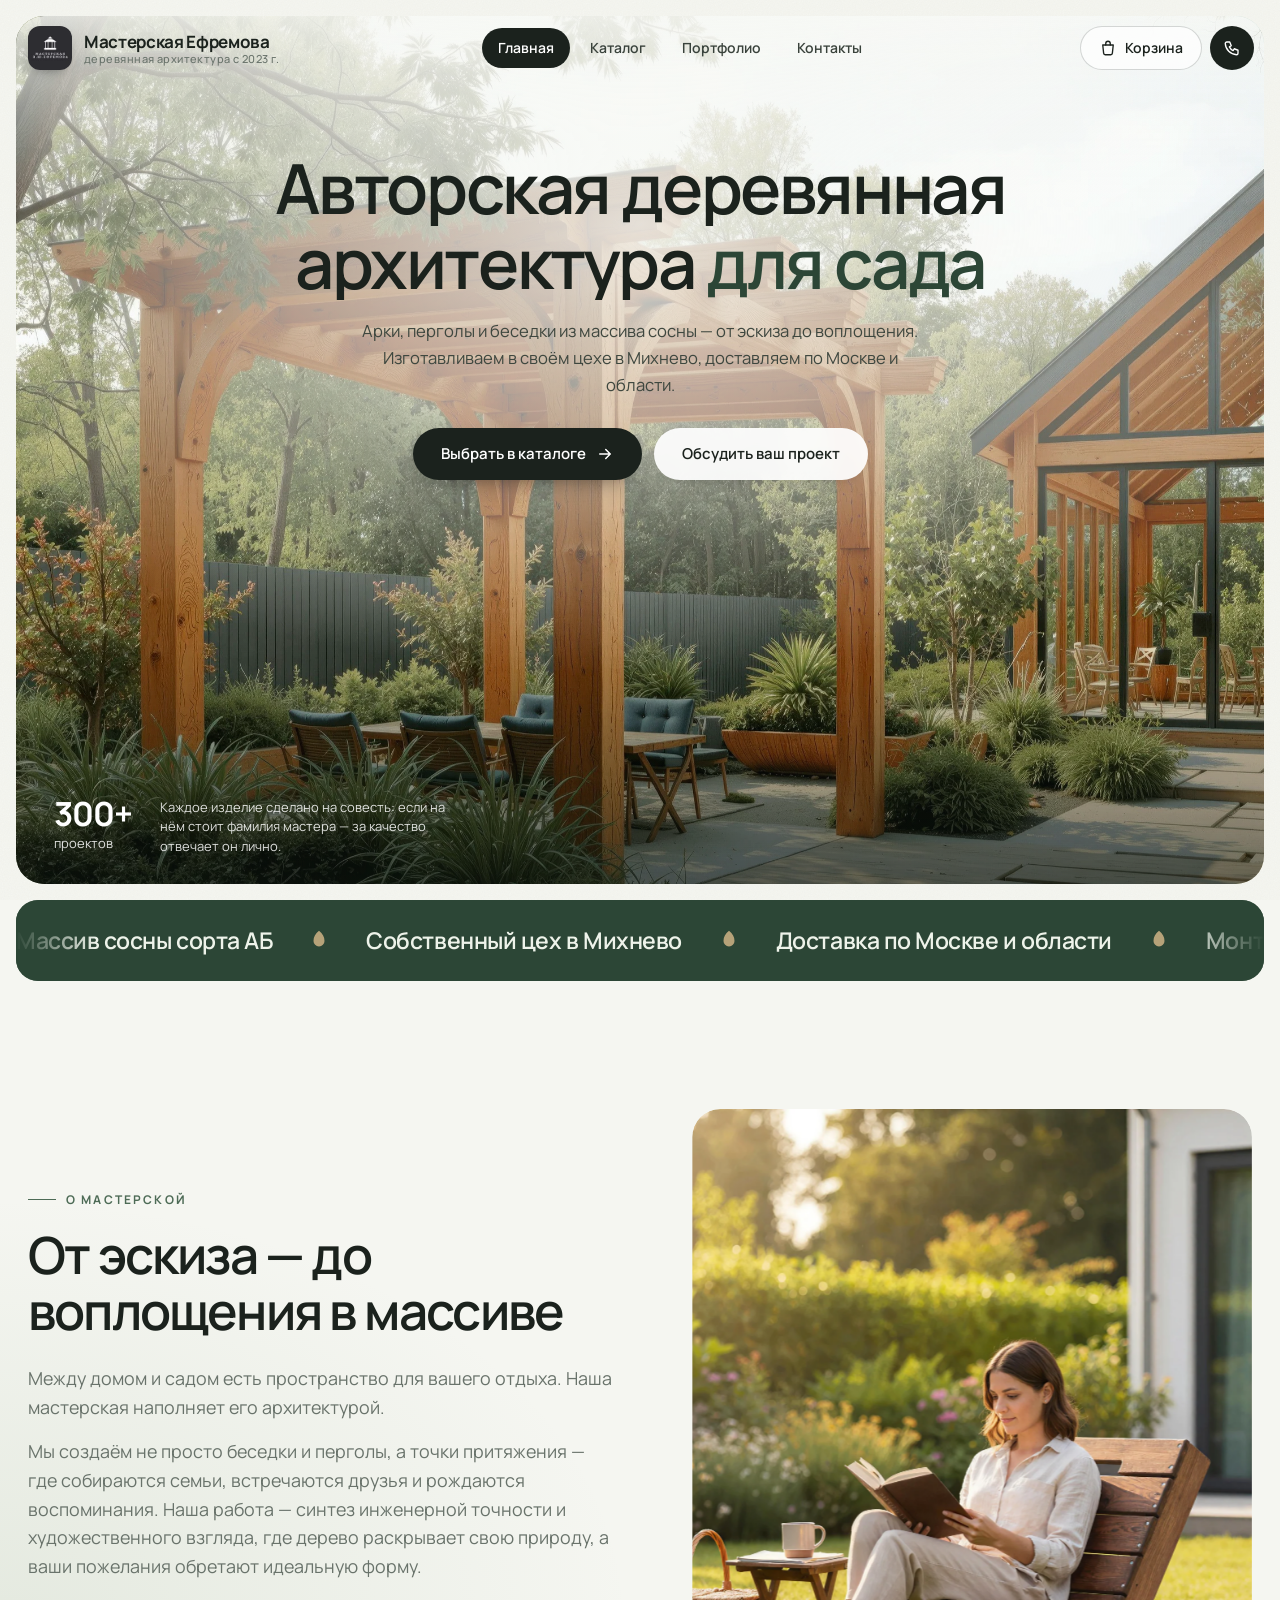
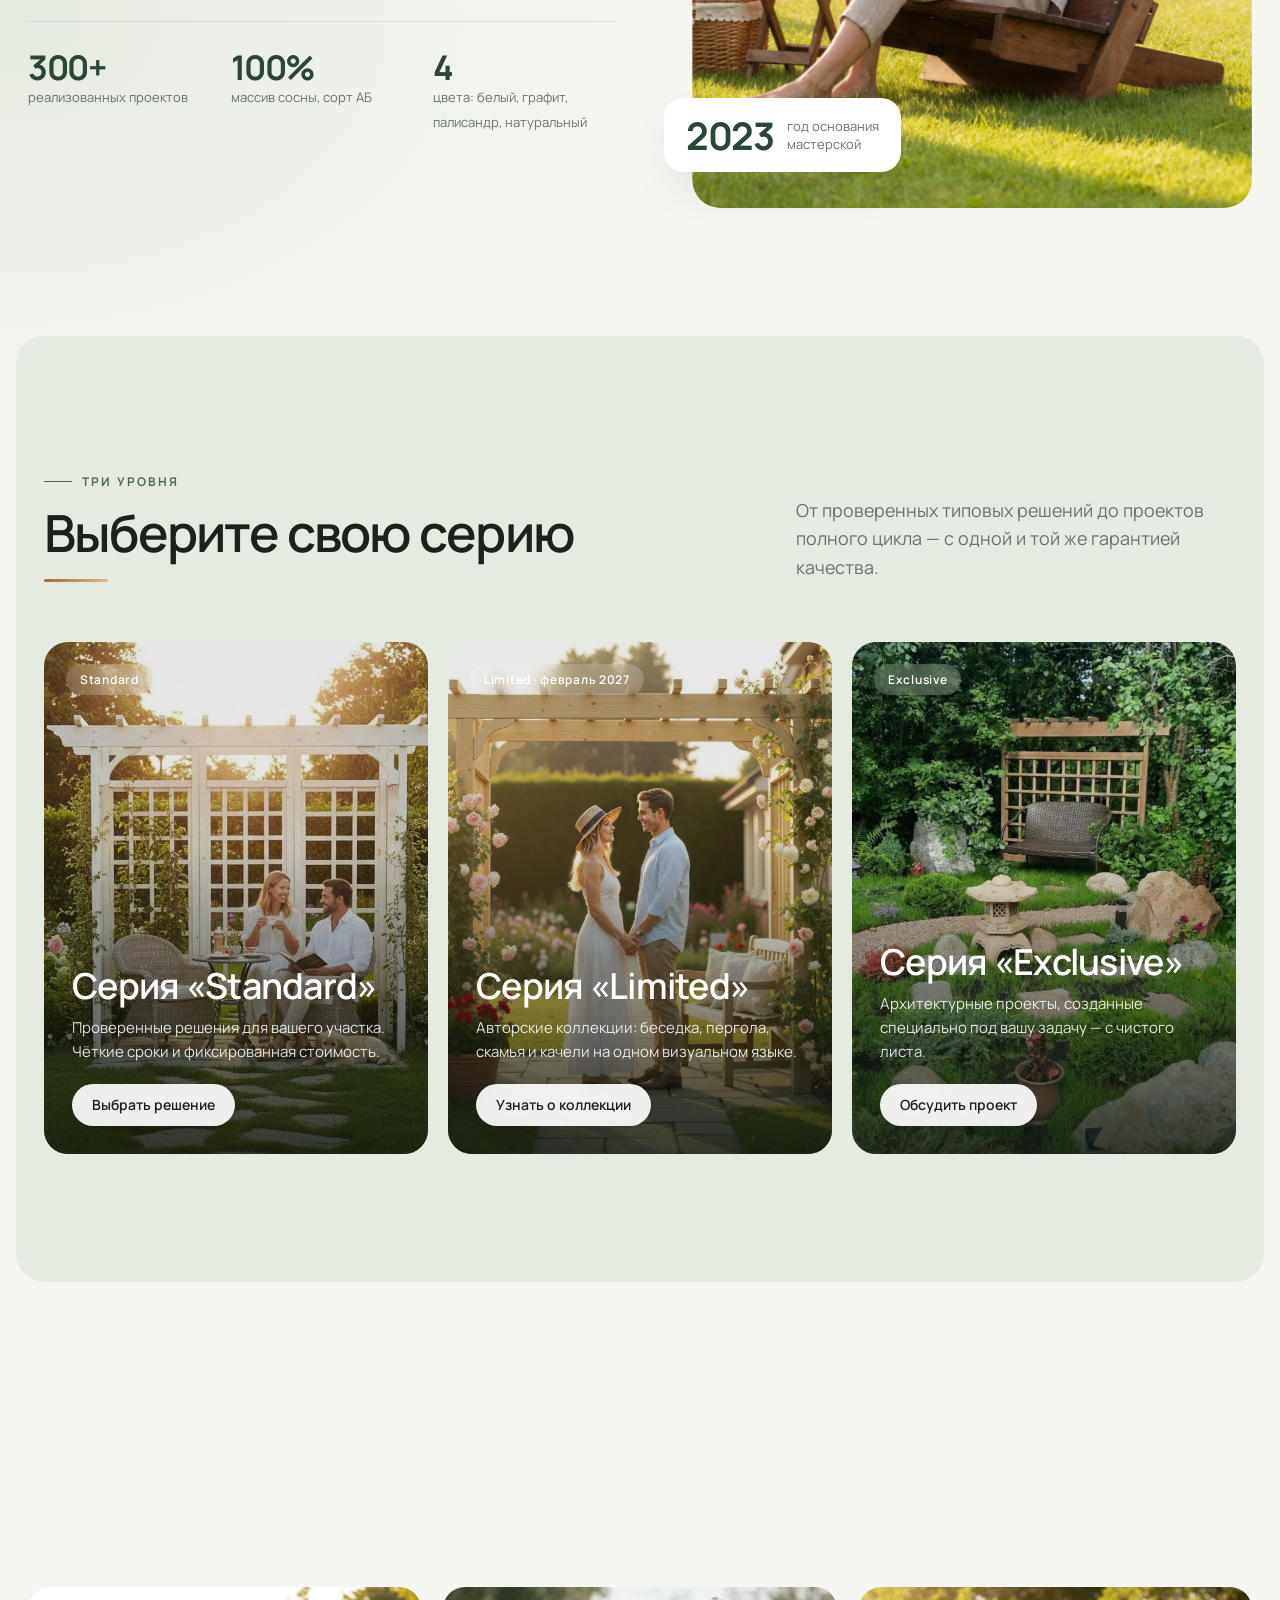
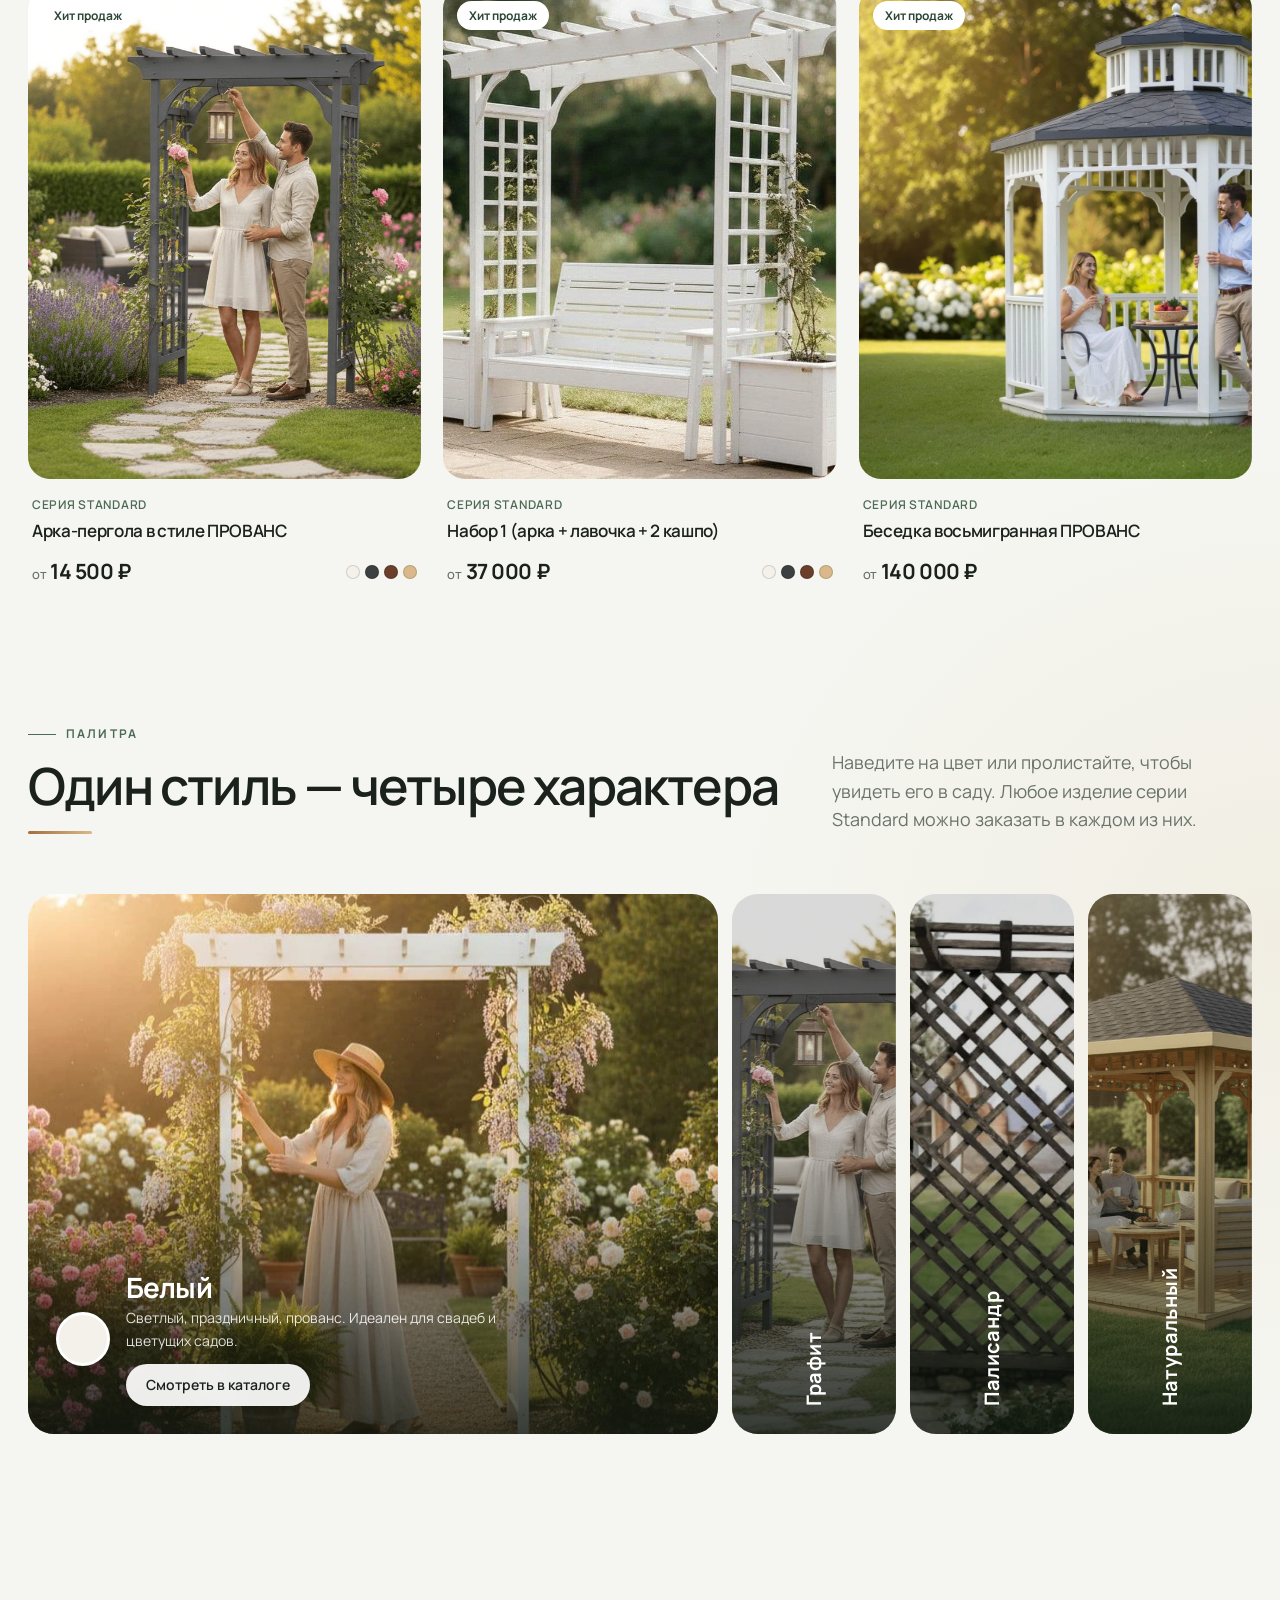
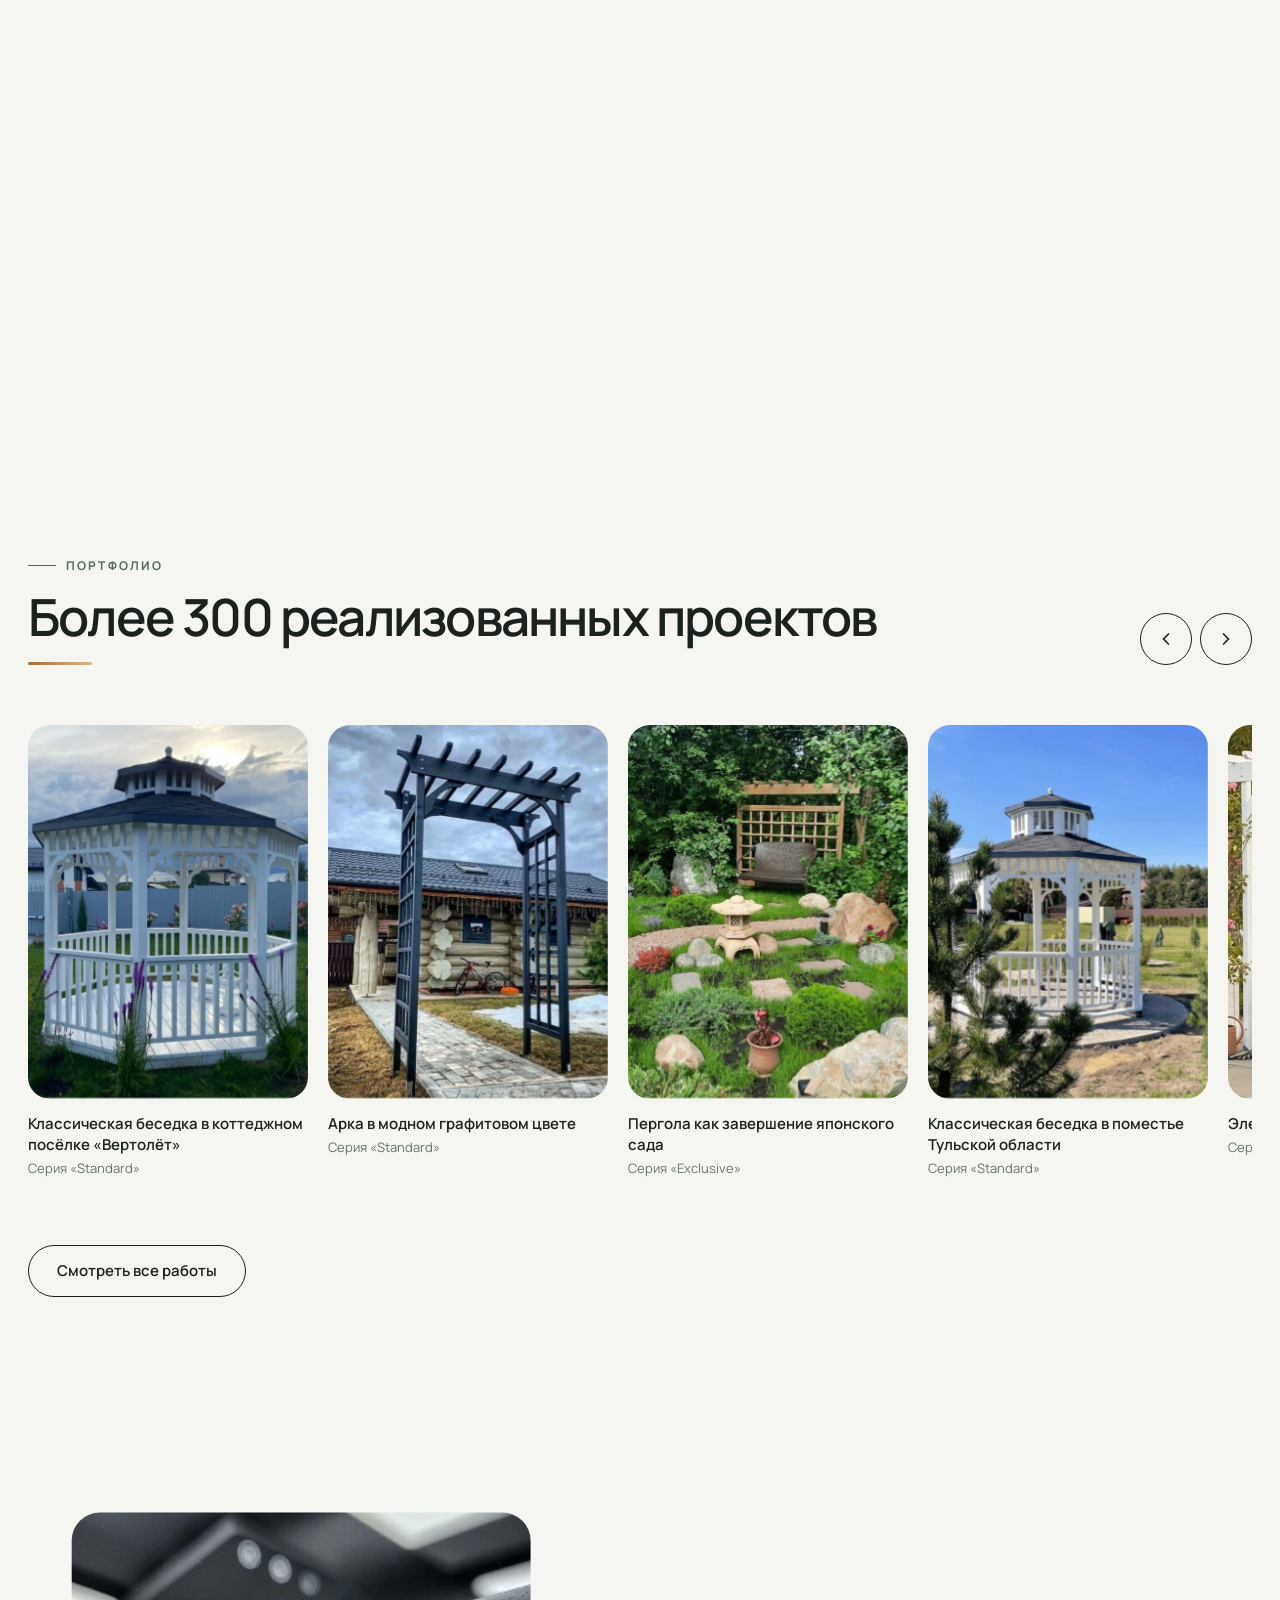
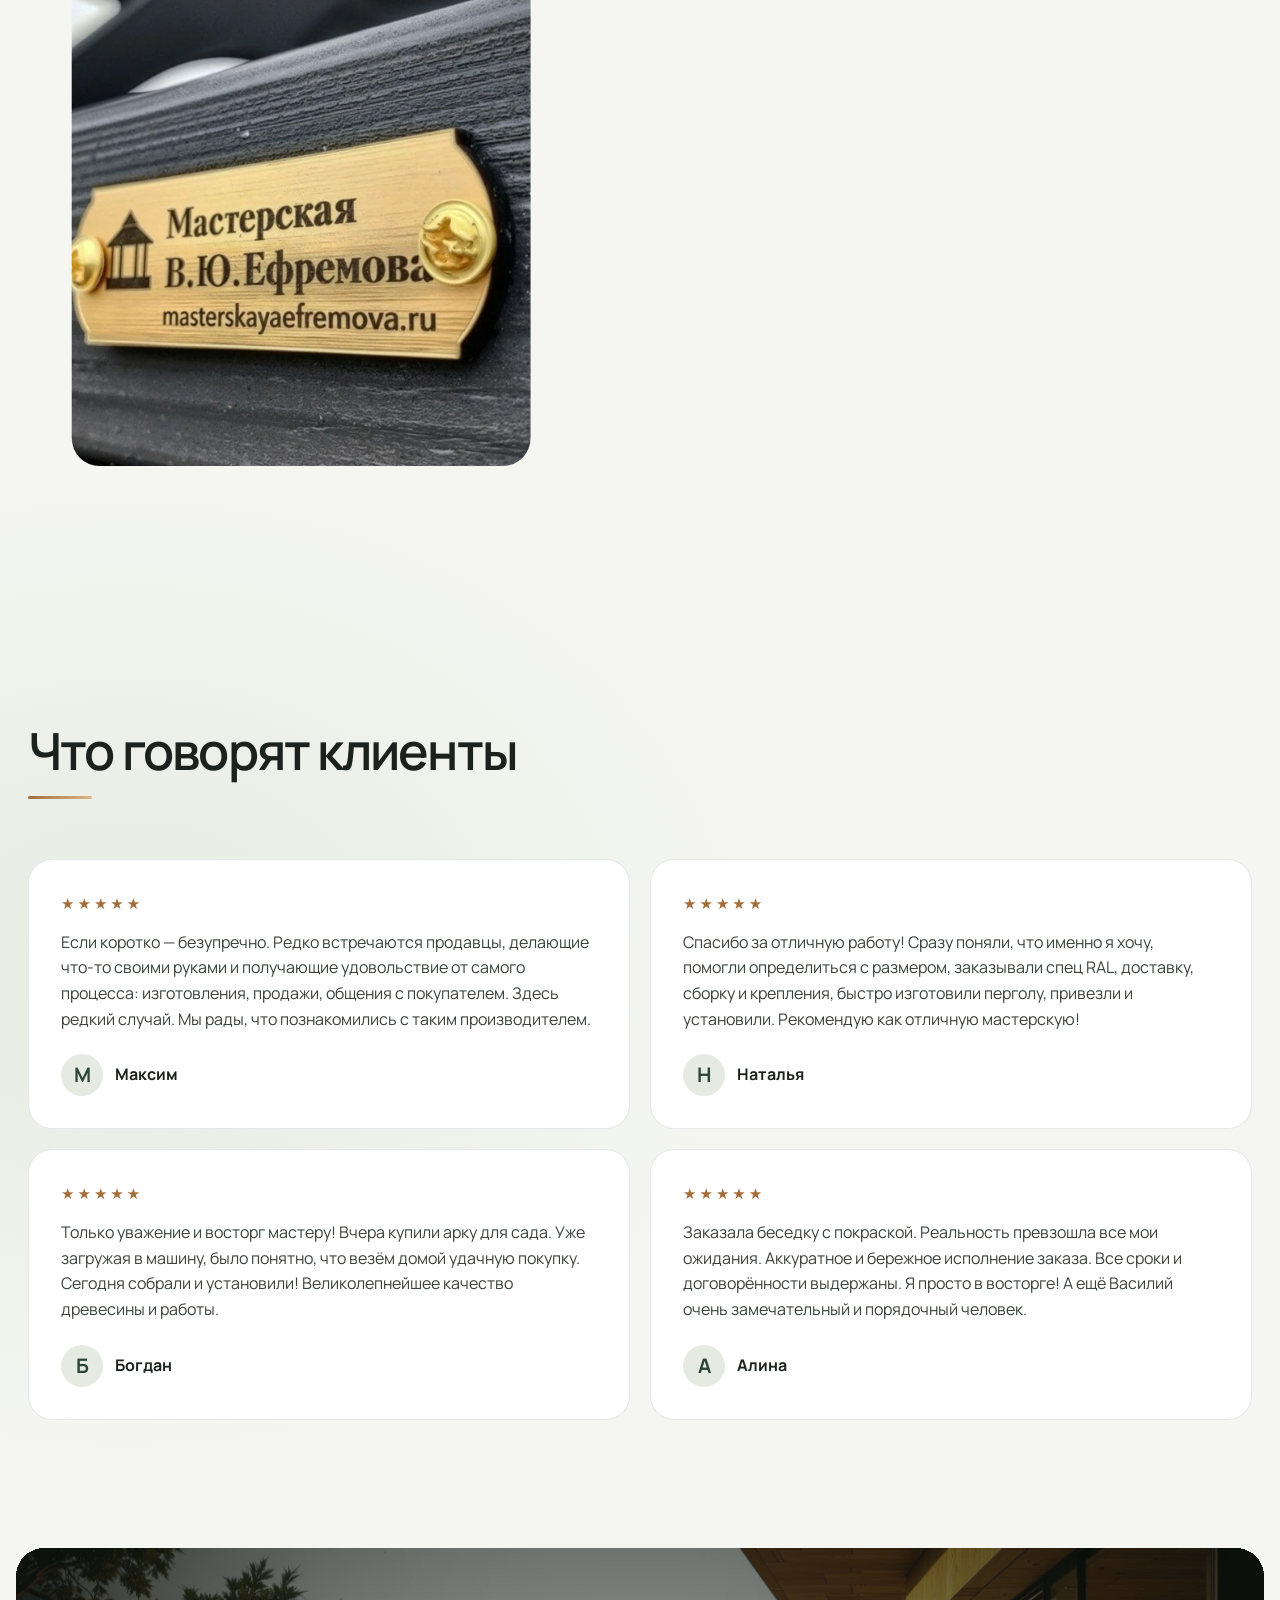
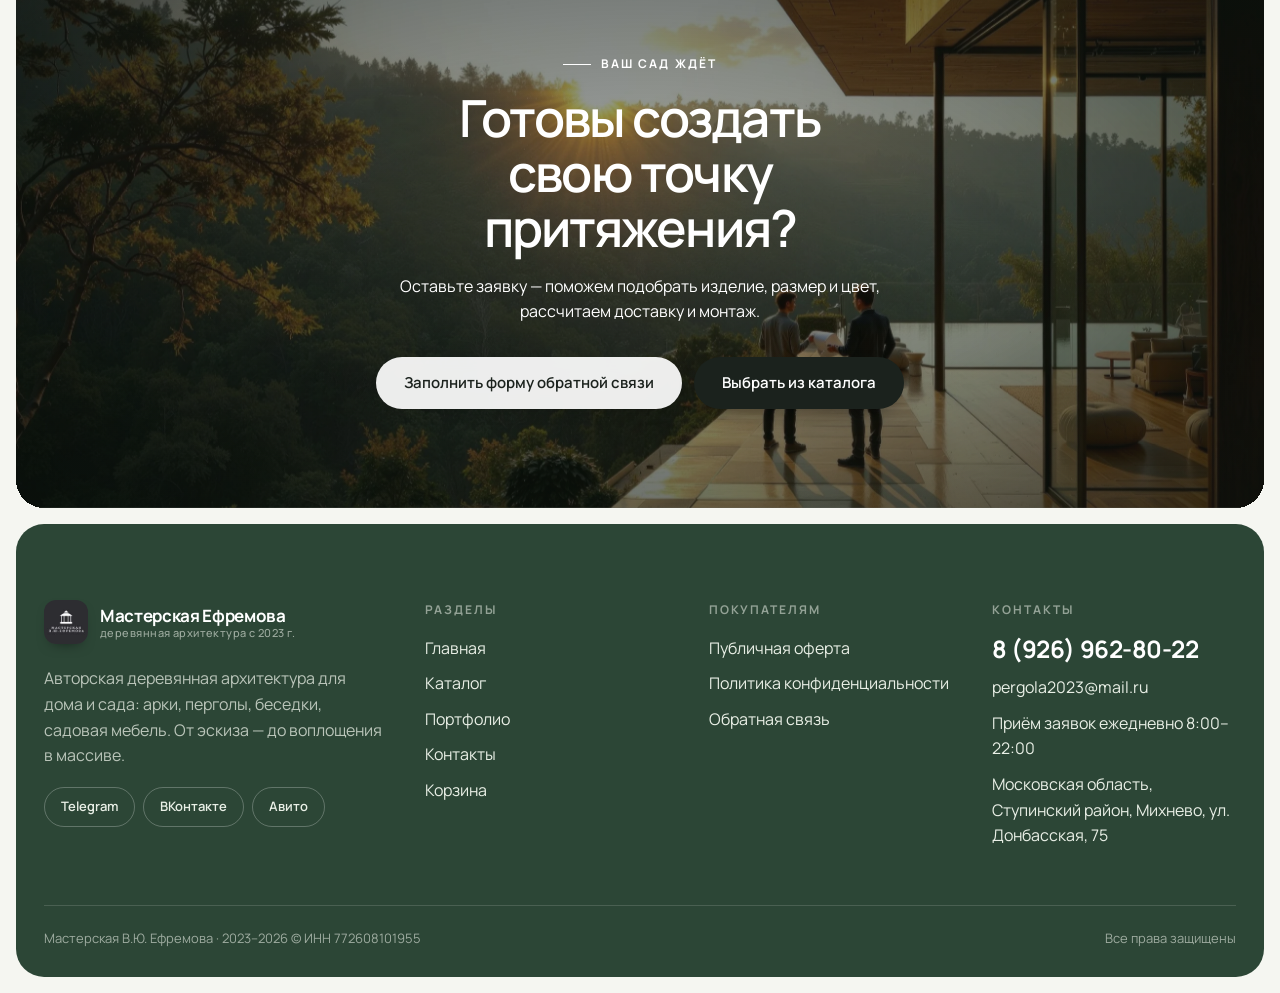
==== commit f5bac44e: "Серии на телефоне снова друг под другом, без листания Co-Authored-By: Claude Opus 5.5 <noreply@anthr" ====
--- a/index.html
+++ b/index.html
@@ -10,7 +10,7 @@
   <link rel="preconnect" href="https://fonts.googleapis.com">
   <link rel="preconnect" href="https://fonts.gstatic.com" crossorigin>
   <link href="https://fonts.googleapis.com/css2?family=Manrope:wght@300;400;500;600;700;800&display=swap" rel="stylesheet">
-  <link rel="stylesheet" href="assets/css/style.css?v=4">
+  <link rel="stylesheet" href="assets/css/style.css?v=5">
   <link rel="preload" as="image" href="assets/img/site/bg3.webp">
 </head>
 <body data-page="home">
@@ -79,7 +79,7 @@
         <div><span class="eyebrow reveal">Три уровня</span><h2 class="reveal" data-delay="1">Выберите свою серию</h2></div>
         <p class="lead reveal" data-delay="2" style="max-width:440px">От проверенных типовых решений до проектов полного цикла — с одной и той же гарантией качества.</p>
       </div>
-      <div class="series-grid" data-swipe="mobile">
+      <div class="series-grid">
         <a class="series-card reveal" href="catalog.html">
           <img src="assets/img/site/bg2.webp" alt="" loading="lazy">
           <span class="tag">Standard</span>
@@ -222,8 +222,8 @@
   </section>
 </main>
 
-<script src="assets/js/data.js?v=4"></script>
-<script src="assets/js/app.js?v=4"></script>
+<script src="assets/js/data.js?v=5"></script>
+<script src="assets/js/app.js?v=5"></script>
 <script>
   document.getElementById('hits').innerHTML = PRODUCTS.filter(p => p.hit).map(productCard).join('');
 
--- a/assets/css/style.css
+++ b/assets/css/style.css
@@ -806,13 +806,6 @@
 
 @media (max-width: 900px) {
   .swipe-dots.mobile-only { display: flex; }
-  /* серии — листаются */
-  .series-grid {
-    display: flex; overflow-x: auto; scroll-snap-type: x mandatory; scrollbar-width: none;
-    margin: 0 calc(var(--gutter) * -1); padding: 0 var(--gutter); scroll-padding: 0 var(--gutter); gap: 12px;
-  }
-  .series-grid::-webkit-scrollbar { display: none; }
-  .series-card { flex: 0 0 84%; scroll-snap-align: start; }
   .pf-track { margin: 0 calc(var(--gutter) * -1); padding: 0 var(--gutter) 4px; scroll-padding: 0 var(--gutter); }
 }
 
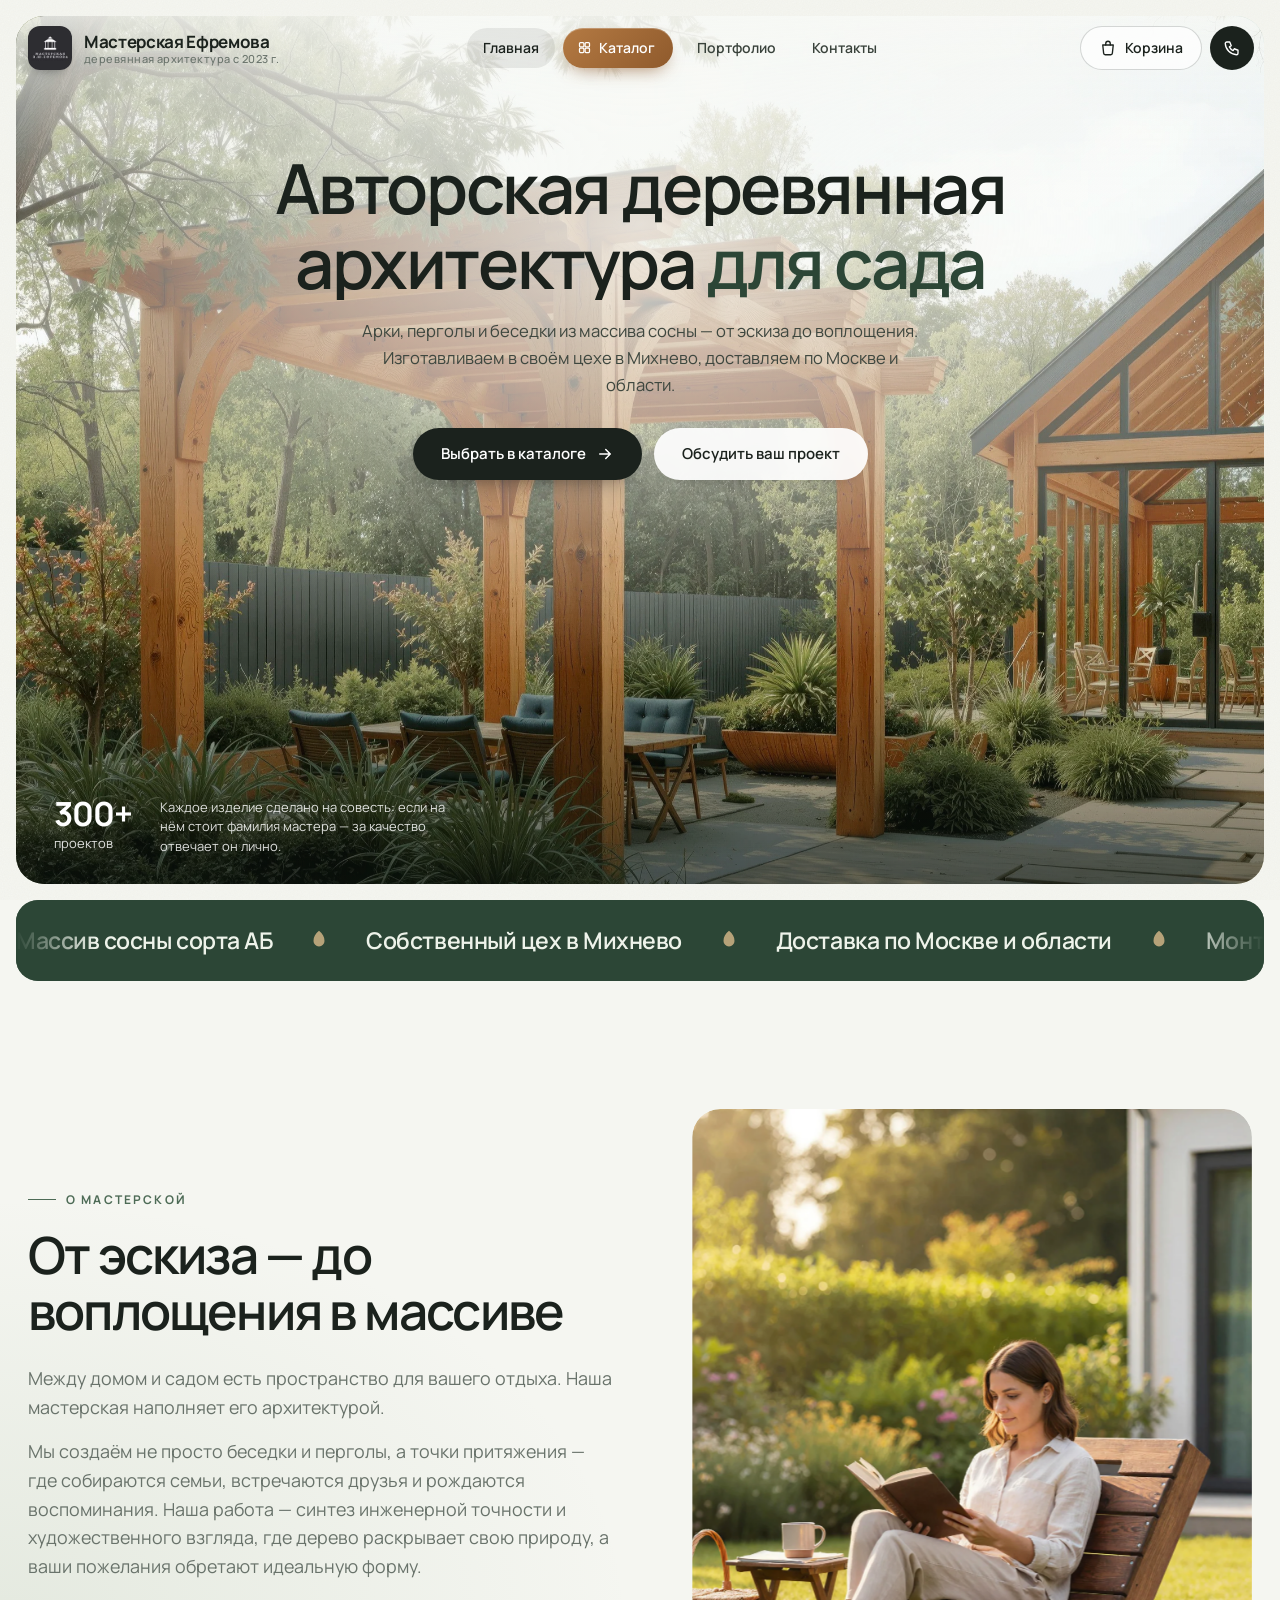
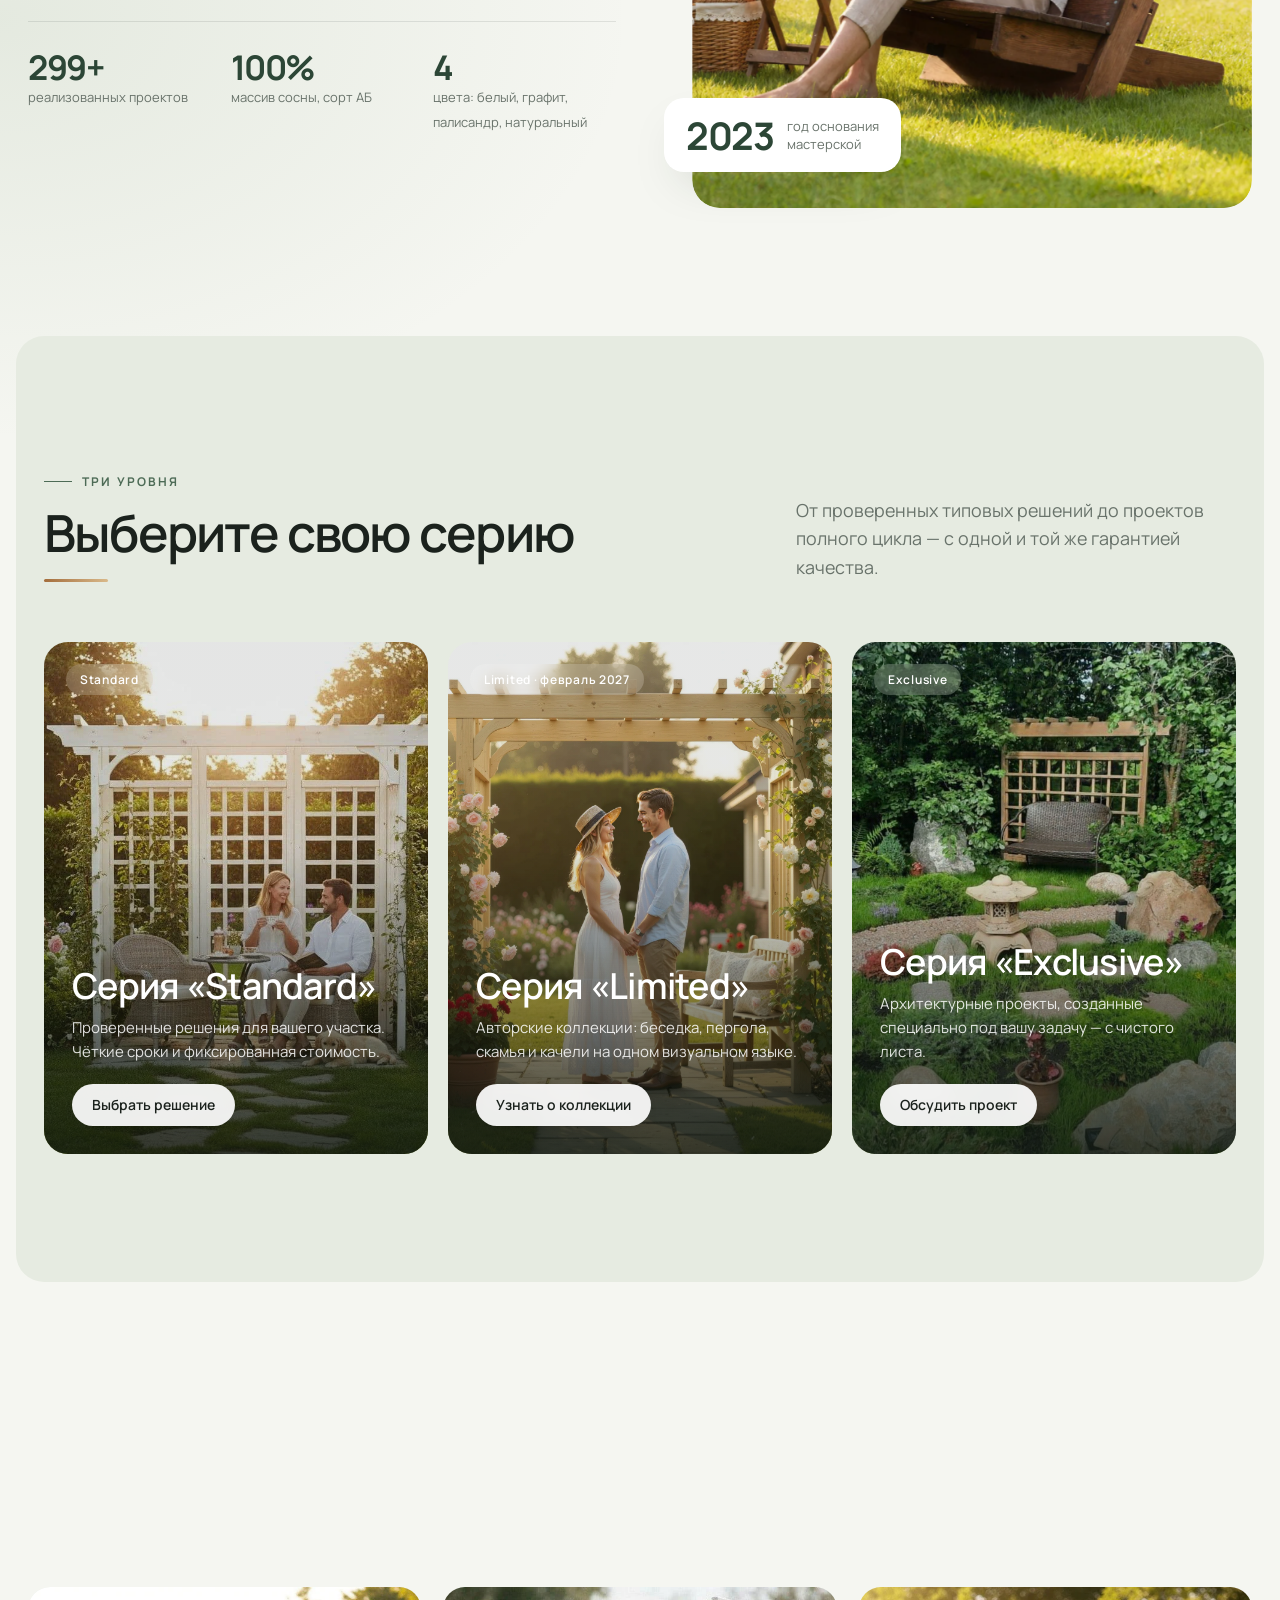
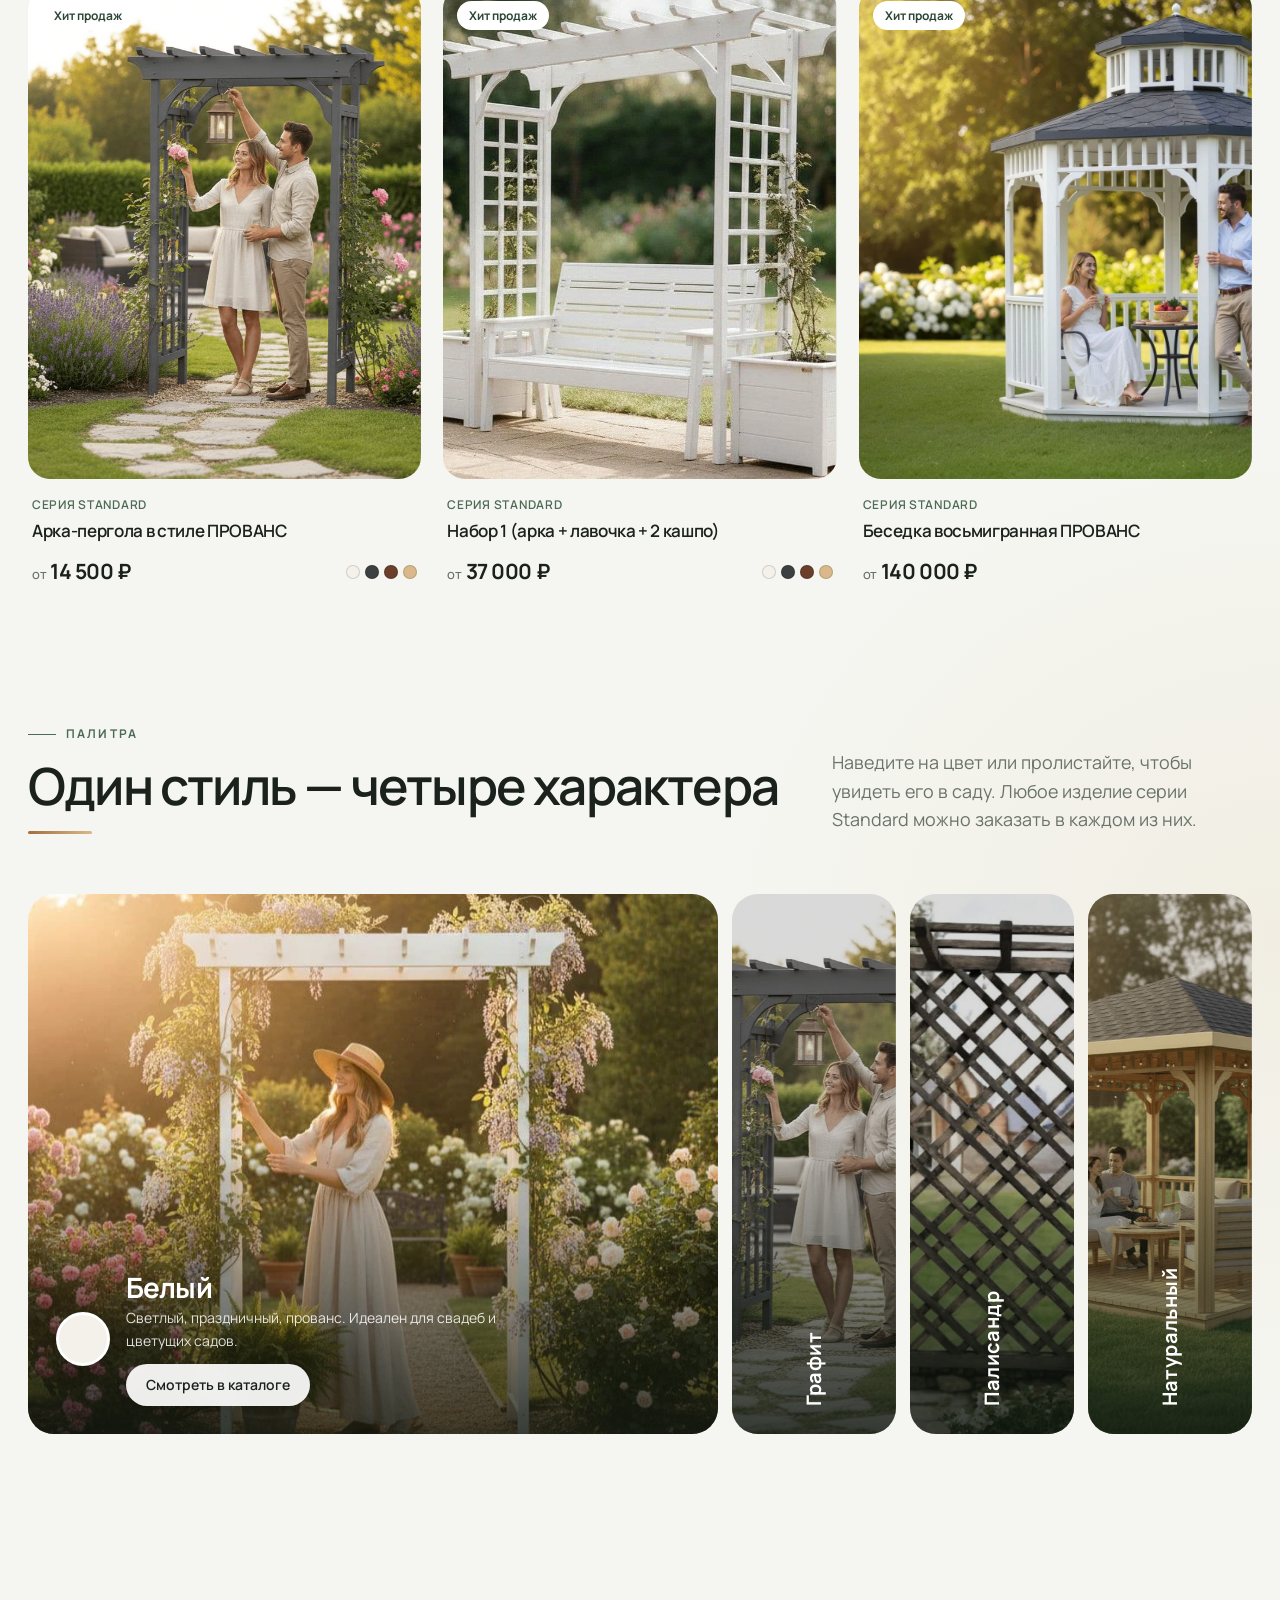
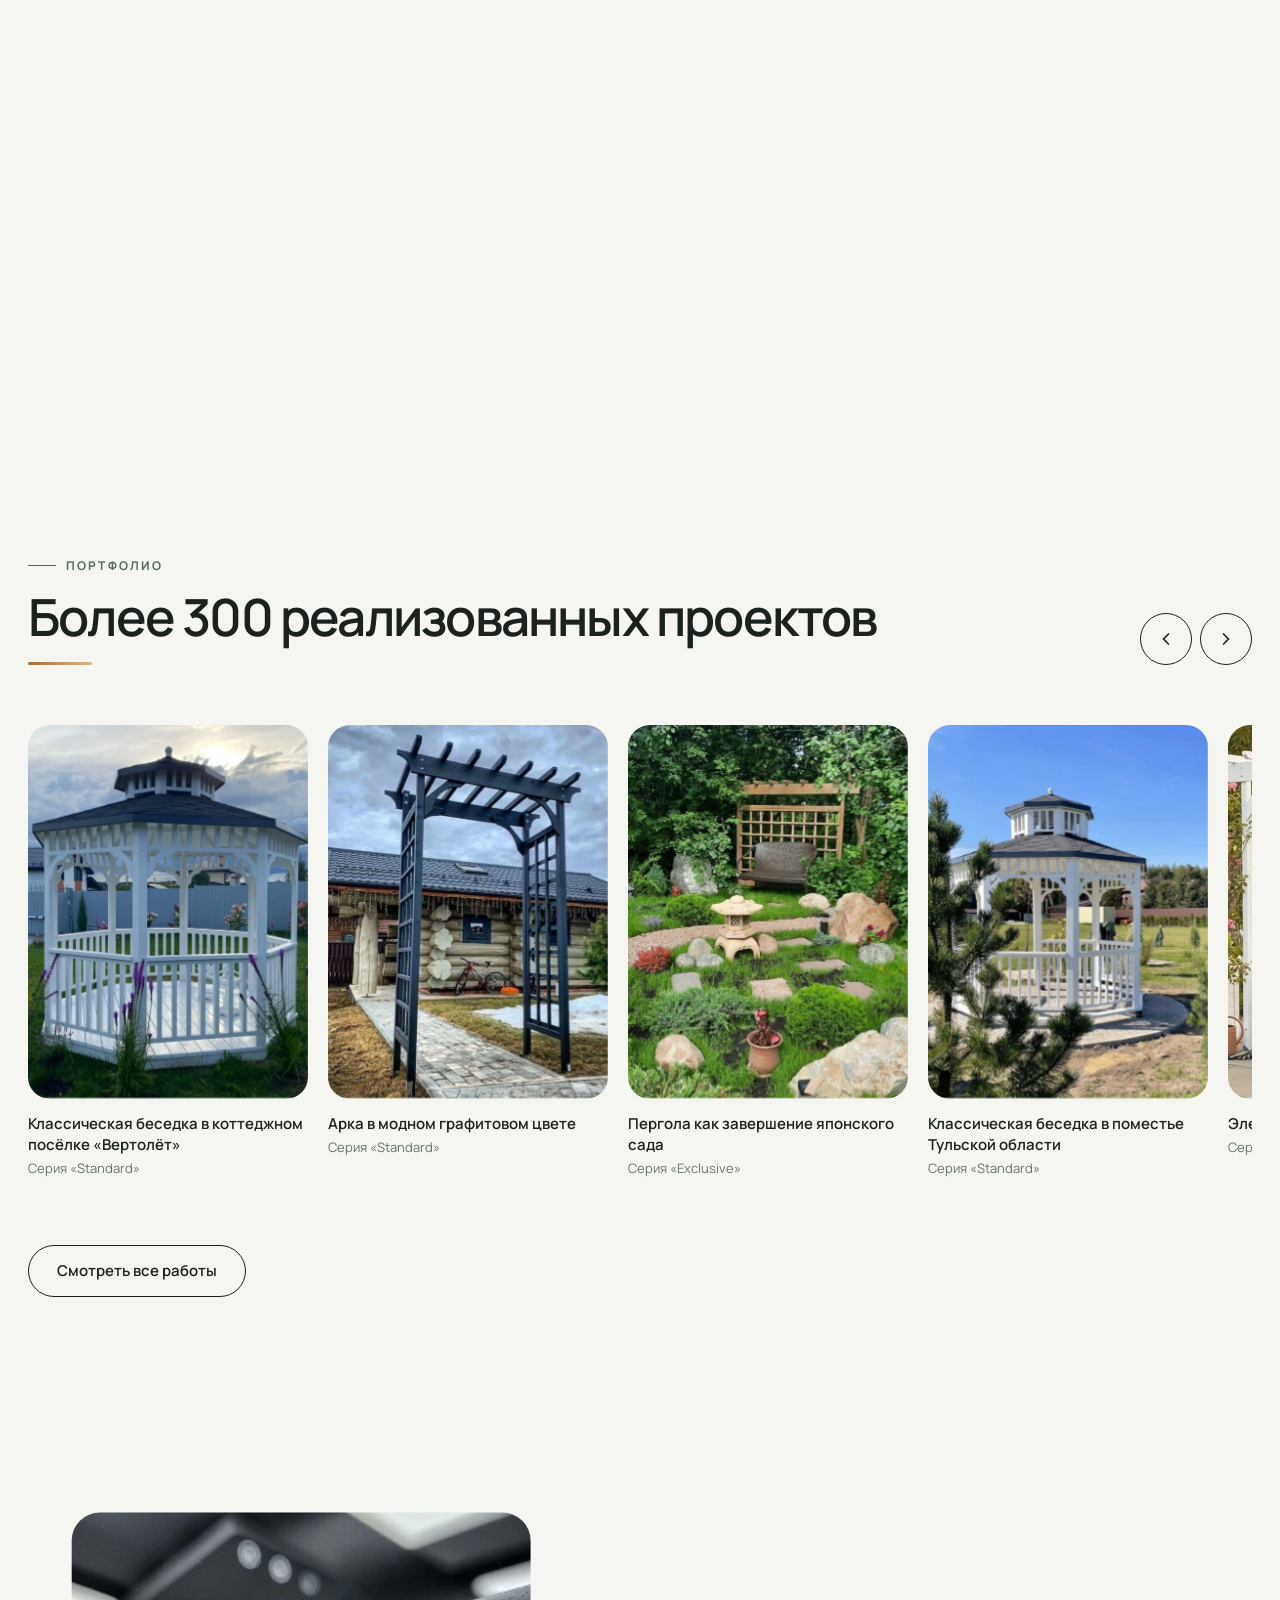
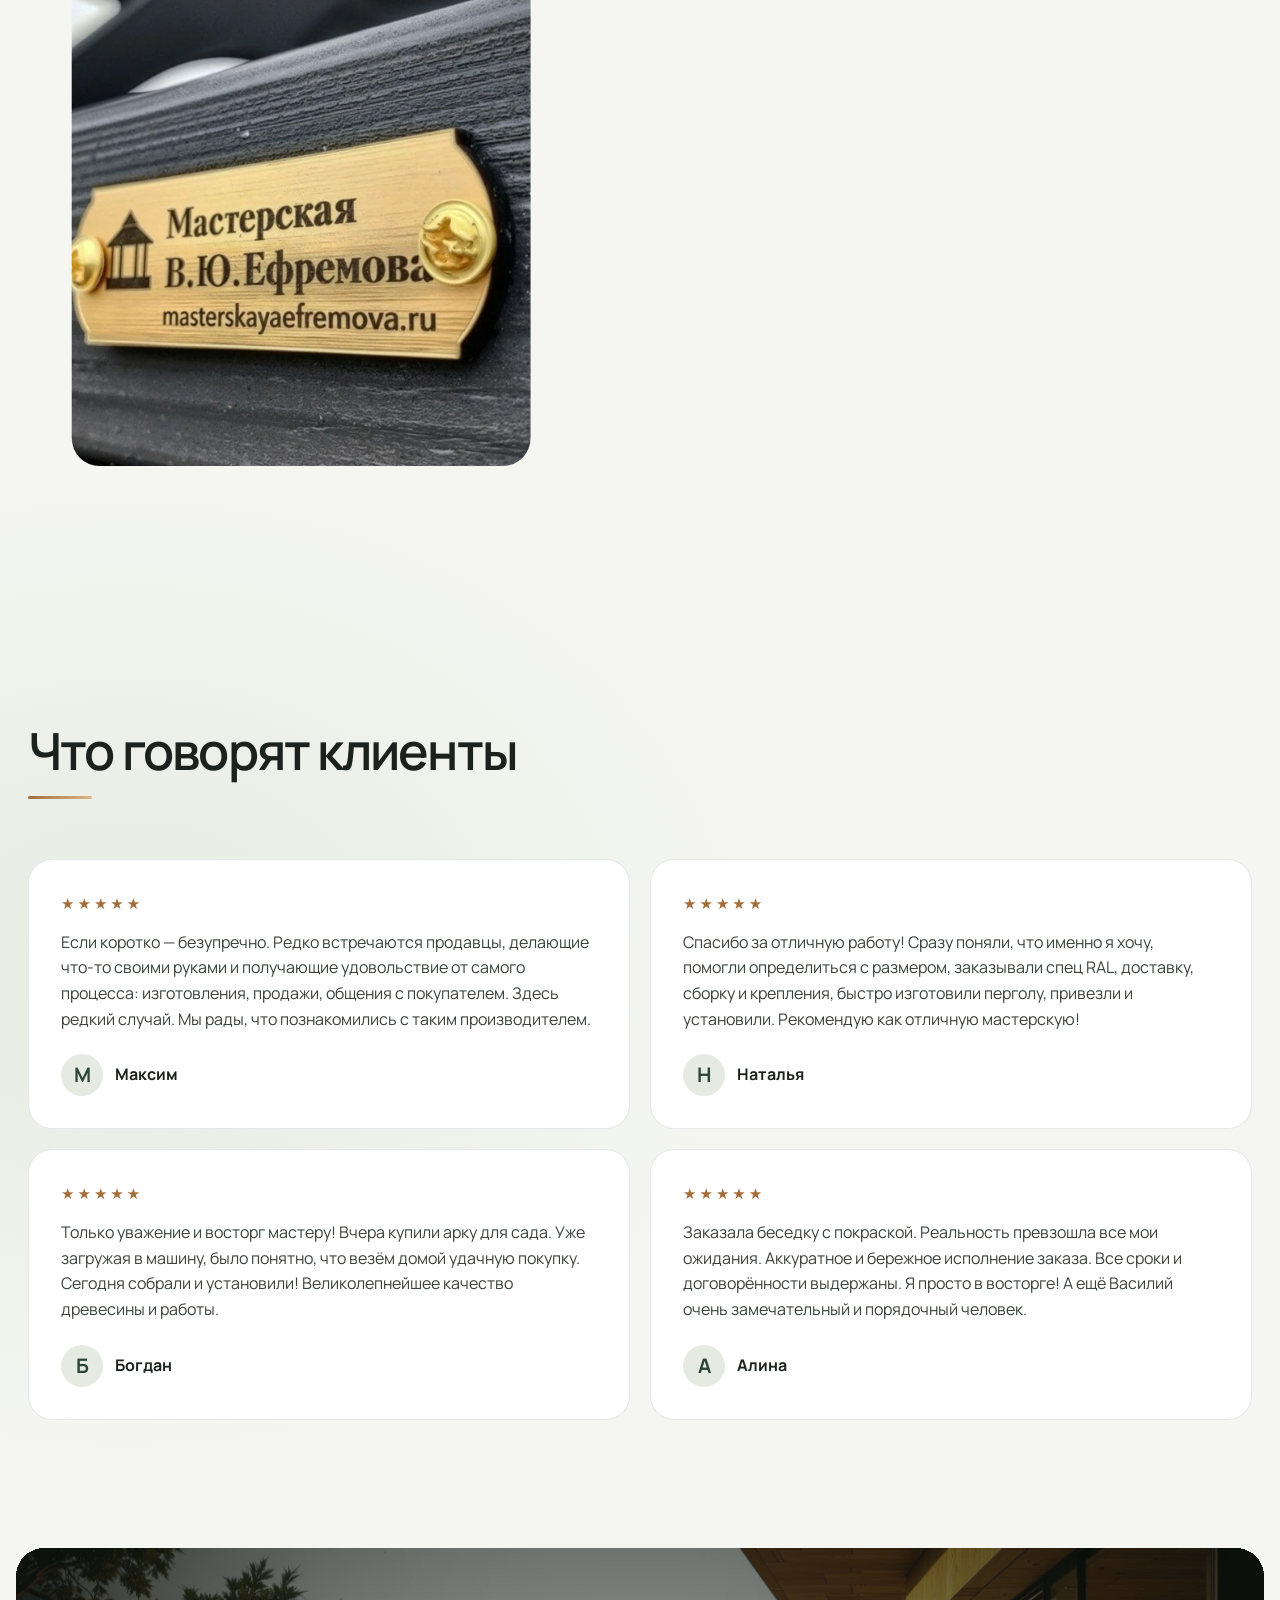
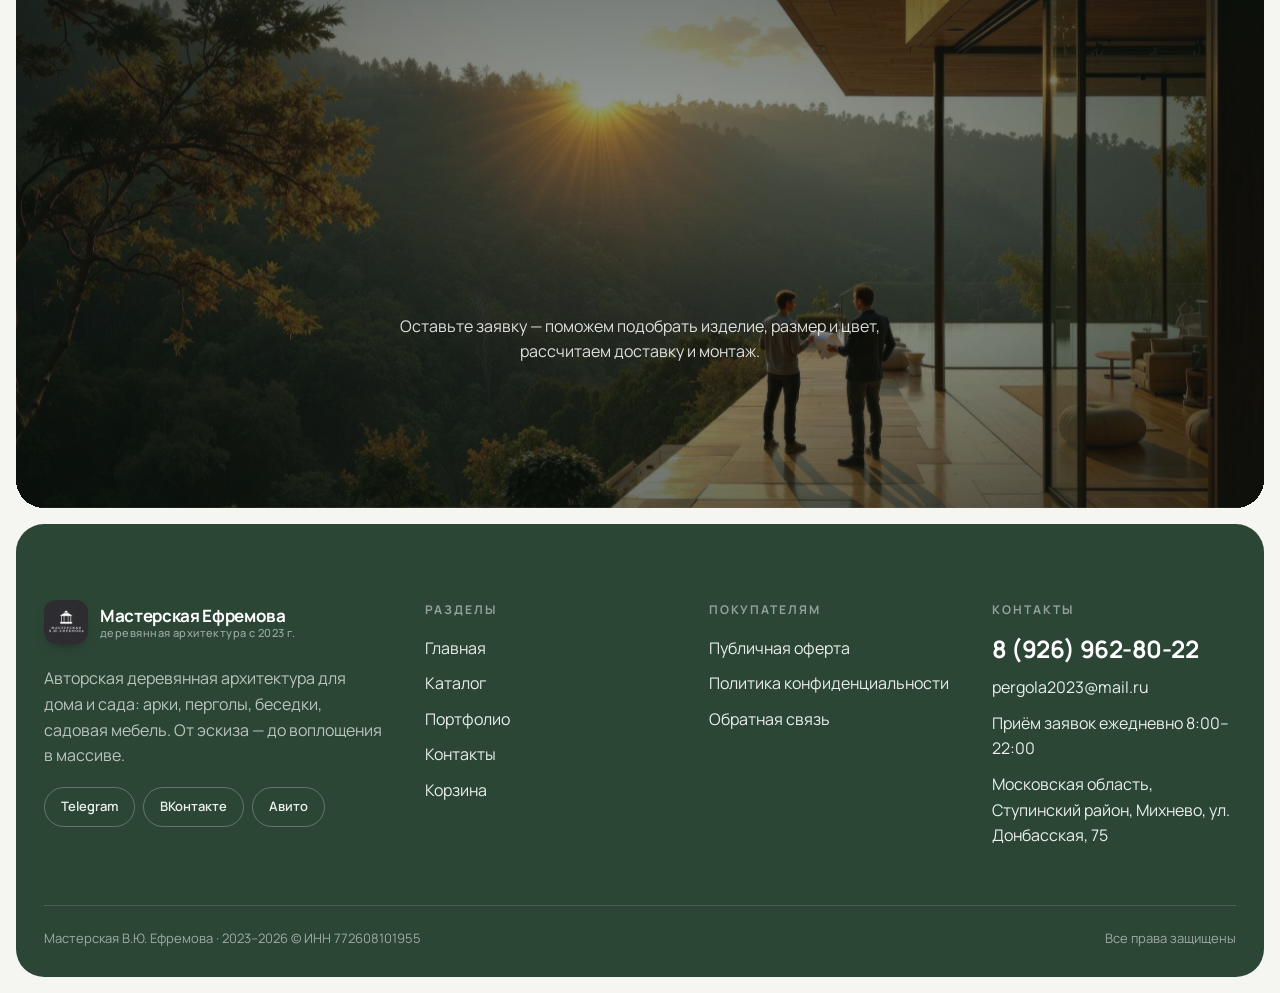
==== commit 6e96cf5b: "Шпалера — нет в наличии; «Каталог» в меню выделен - шпалеру нельзя положить в корзину, вместо покупк" ====
--- a/index.html
+++ b/index.html
@@ -10,7 +10,7 @@
   <link rel="preconnect" href="https://fonts.googleapis.com">
   <link rel="preconnect" href="https://fonts.gstatic.com" crossorigin>
   <link href="https://fonts.googleapis.com/css2?family=Manrope:wght@300;400;500;600;700;800&display=swap" rel="stylesheet">
-  <link rel="stylesheet" href="assets/css/style.css?v=5">
+  <link rel="stylesheet" href="assets/css/style.css?v=6">
   <link rel="preload" as="image" href="assets/img/site/bg3.webp">
 </head>
 <body data-page="home">
@@ -222,8 +222,8 @@
   </section>
 </main>
 
-<script src="assets/js/data.js?v=5"></script>
-<script src="assets/js/app.js?v=5"></script>
+<script src="assets/js/data.js?v=6"></script>
+<script src="assets/js/app.js?v=6"></script>
 <script>
   document.getElementById('hits').innerHTML = PRODUCTS.filter(p => p.hit).map(productCard).join('');
 
--- a/assets/css/style.css
+++ b/assets/css/style.css
@@ -823,3 +823,32 @@
 }
 .pal-info .btn { margin-top: 12px; }
 @media (min-width: 761px) { .pal-info .btn { display: none; } .pal.active .pal-info .btn { display: inline-flex; } }
+
+/* ===== «Каталог» в меню — главный акцент ===== */
+.nav a.active { background: rgba(27,34,29,.08); color: var(--ink); }
+.nav a.nav-cta {
+  position: relative; overflow: hidden; isolation: isolate;
+  display: inline-flex; align-items: center; gap: 7px; margin: 0 4px; padding: 9px 18px 9px 14px;
+  background: linear-gradient(135deg, #b47a43, #8f5a2c); color: #fff;
+  box-shadow: 0 8px 18px -8px rgba(143, 90, 44, .75), inset 0 1px 0 rgba(255,255,255,.25);
+  transition: transform .35s var(--ease), box-shadow .35s var(--ease), filter .3s;
+}
+.nav a.nav-cta svg { width: 15px; height: 15px; flex: none; }
+.nav a.nav-cta::after { /* блик пробегает по кнопке */
+  content: ''; position: absolute; top: 0; bottom: 0; left: -60%; width: 45%; z-index: -1;
+  background: linear-gradient(100deg, transparent, rgba(255,255,255,.45), transparent);
+  transform: skewX(-20deg); animation: navShine 4.5s ease-in-out 1.5s infinite;
+}
+@keyframes navShine { 0%, 70% { left: -60%; } 100% { left: 130%; } }
+.nav a.nav-cta:hover { background: linear-gradient(135deg, #c0864d, #9a6230); transform: translateY(-1px); box-shadow: 0 12px 24px -10px rgba(143, 90, 44, .85), inset 0 1px 0 rgba(255,255,255,.3); }
+.nav a.nav-cta.active { box-shadow: 0 0 0 2px #fff, 0 0 0 4px #a46d3c, 0 8px 18px -8px rgba(143, 90, 44, .75); }
+.mobile-menu a.mm-cta { color: var(--wood); }
+.mobile-menu a.mm-cta::after { content: ' →'; }
+
+/* ===== Нет в наличии ===== */
+.p-badge.p-badge-out { background: #3a3f3b; color: #fff; }
+.stock-out {
+  display: inline-flex; align-items: center; gap: 8px; margin-top: 14px; padding: 6px 14px; border-radius: 999px;
+  background: #ece9e3; color: #6b5a45; font-size: 13px; font-weight: 700;
+}
+.stock-out::before { content: ''; width: 8px; height: 8px; border-radius: 50%; background: #c0533a; }
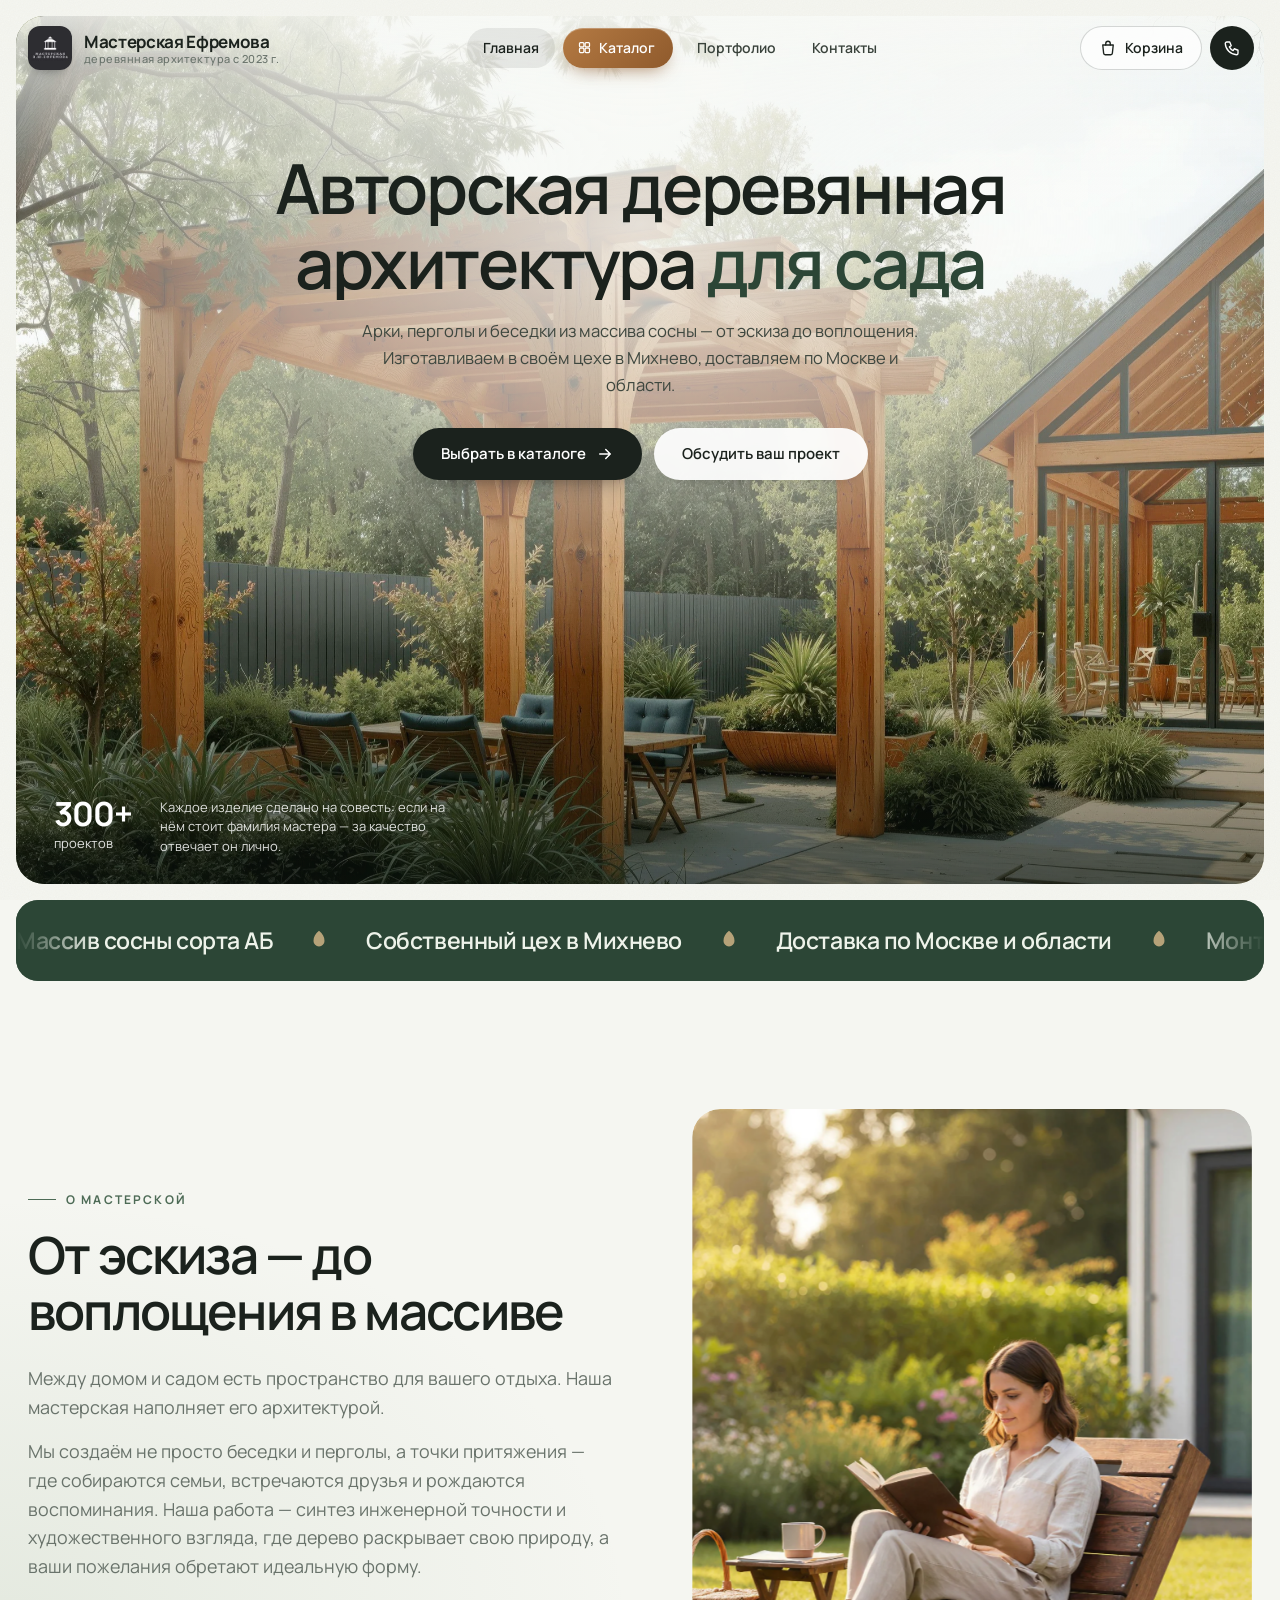
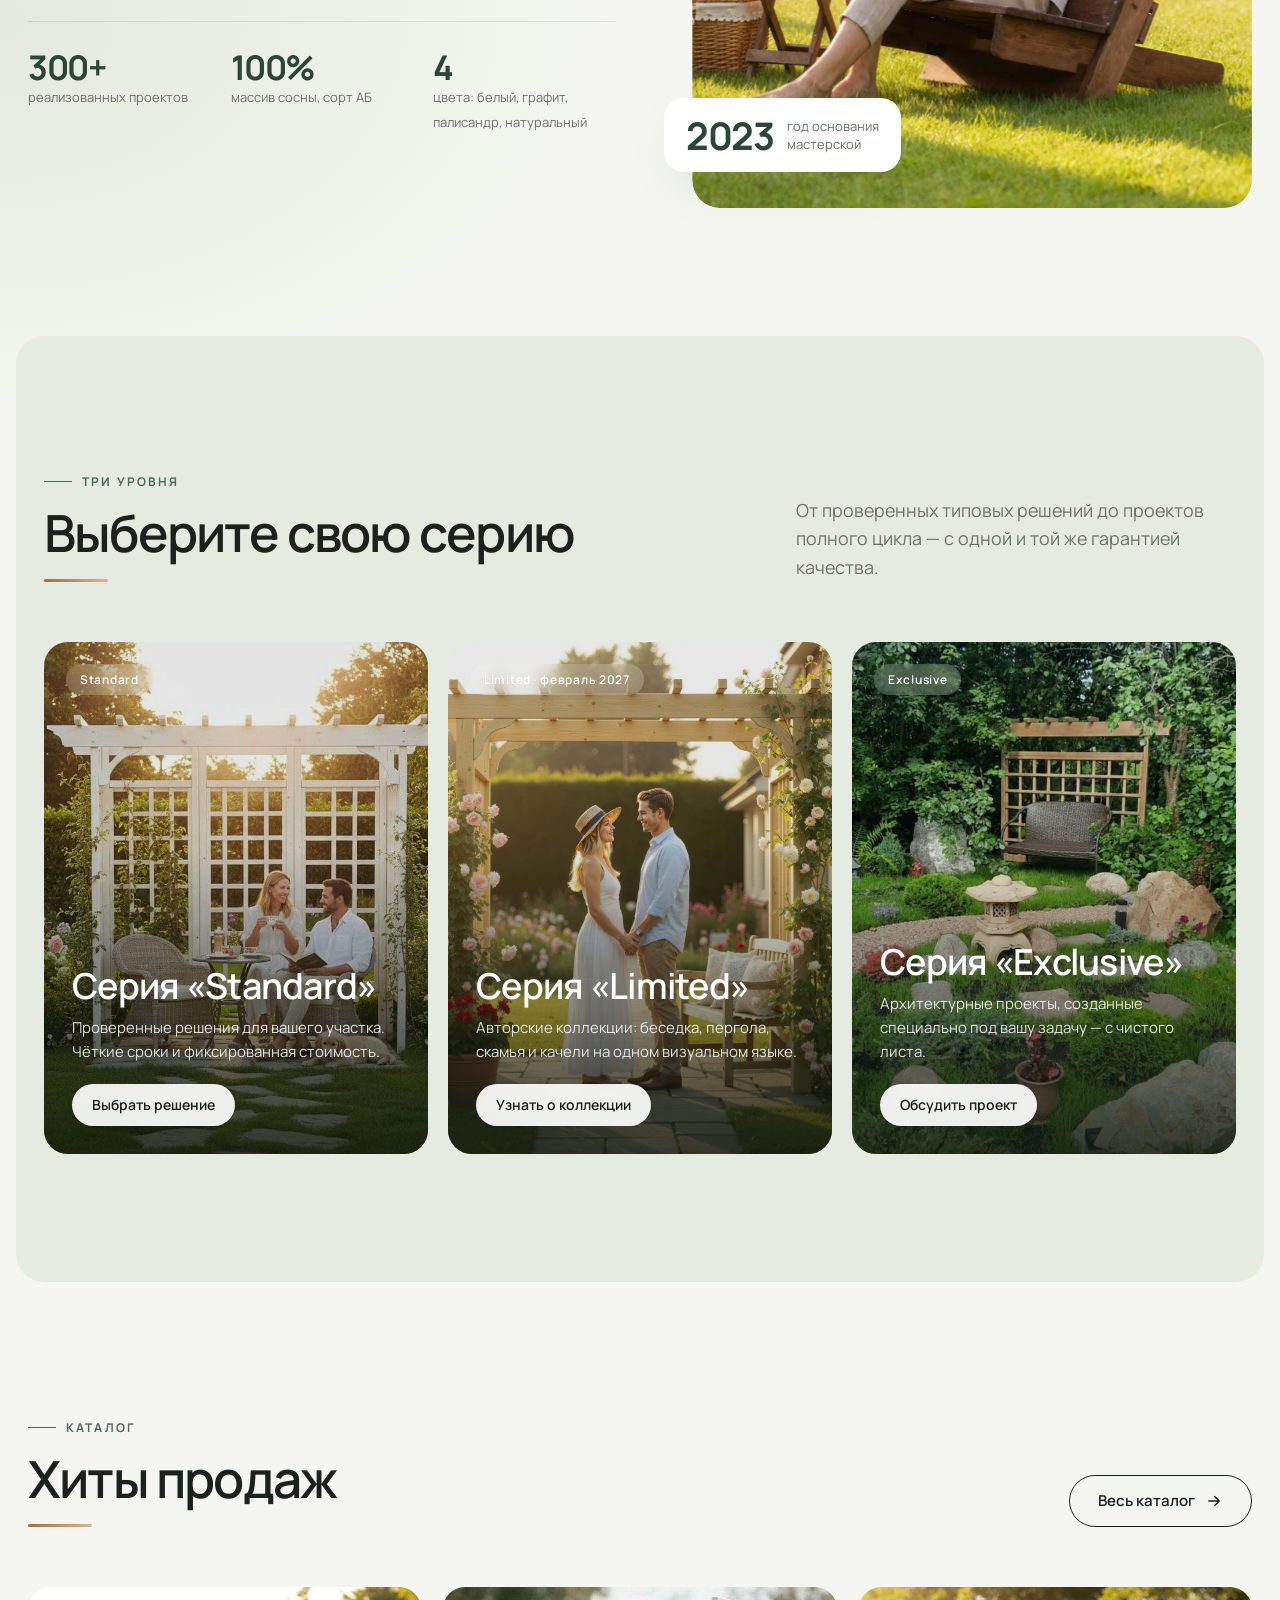
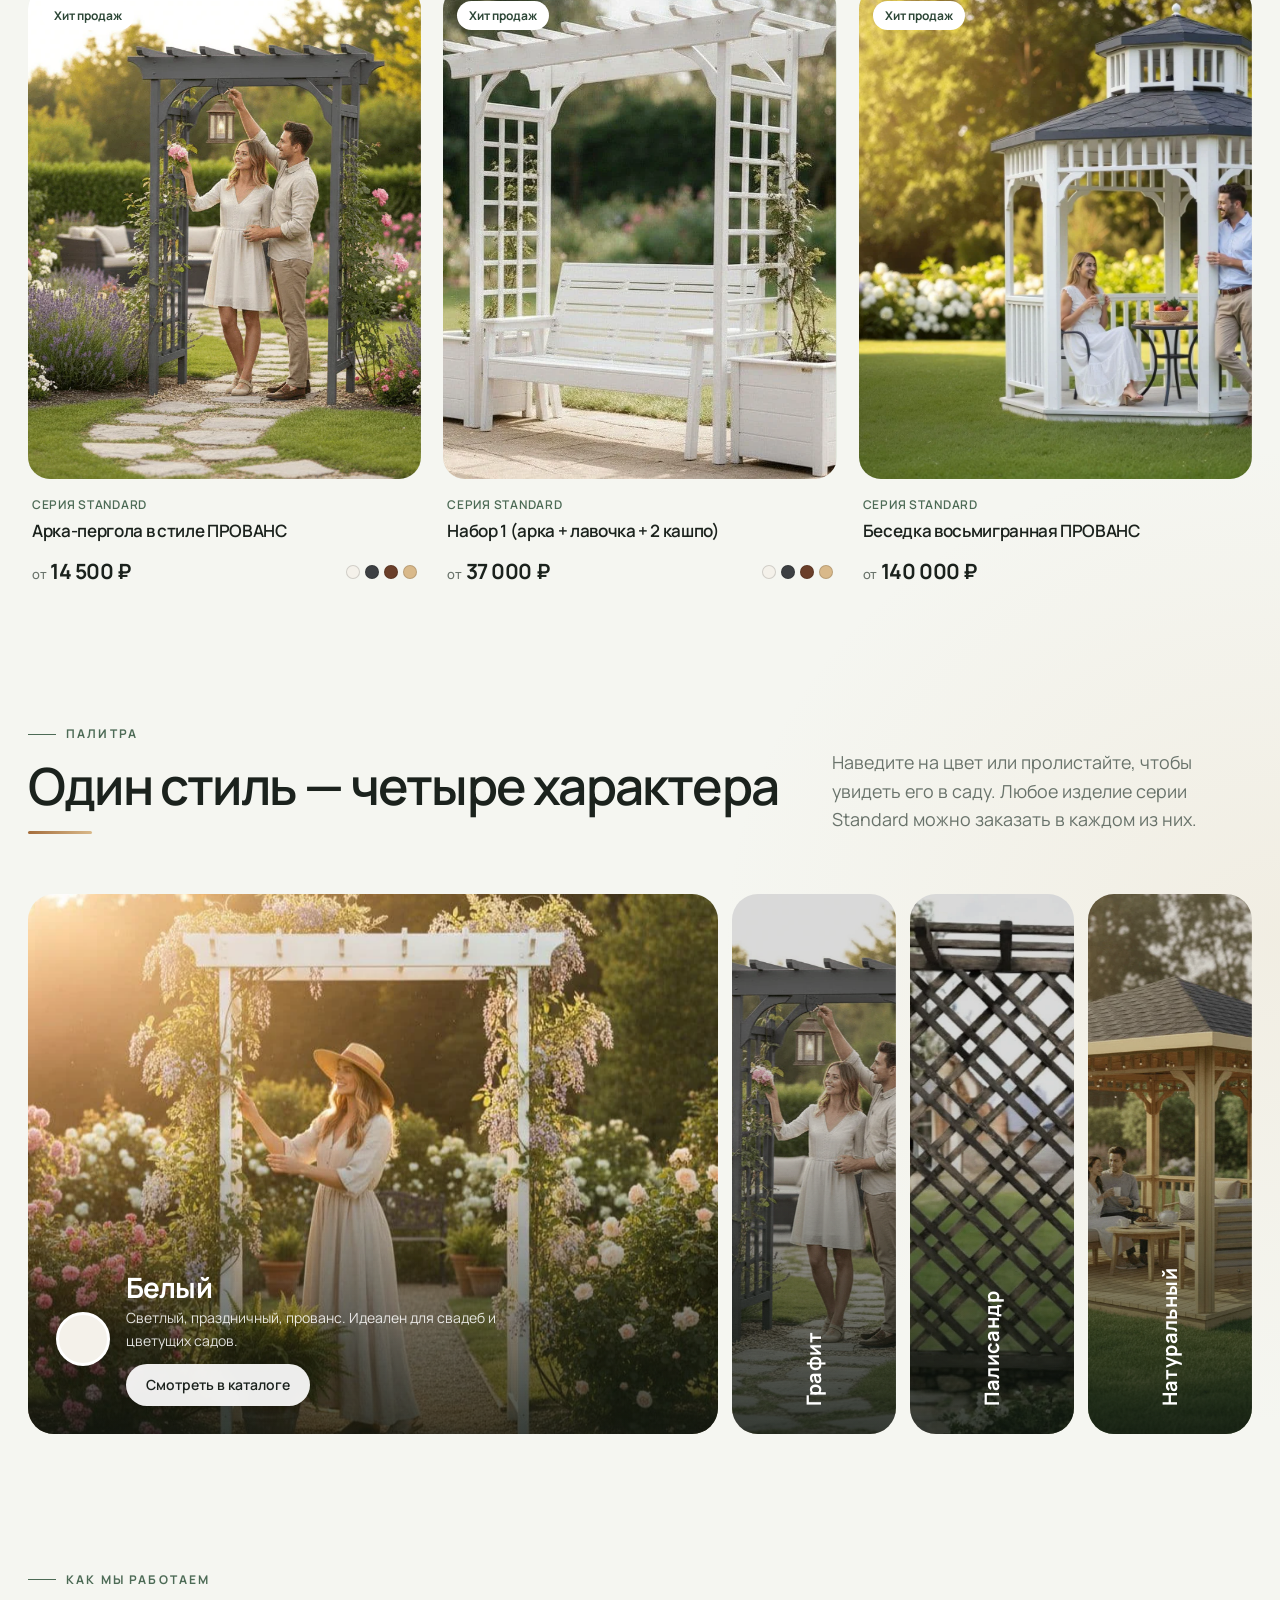
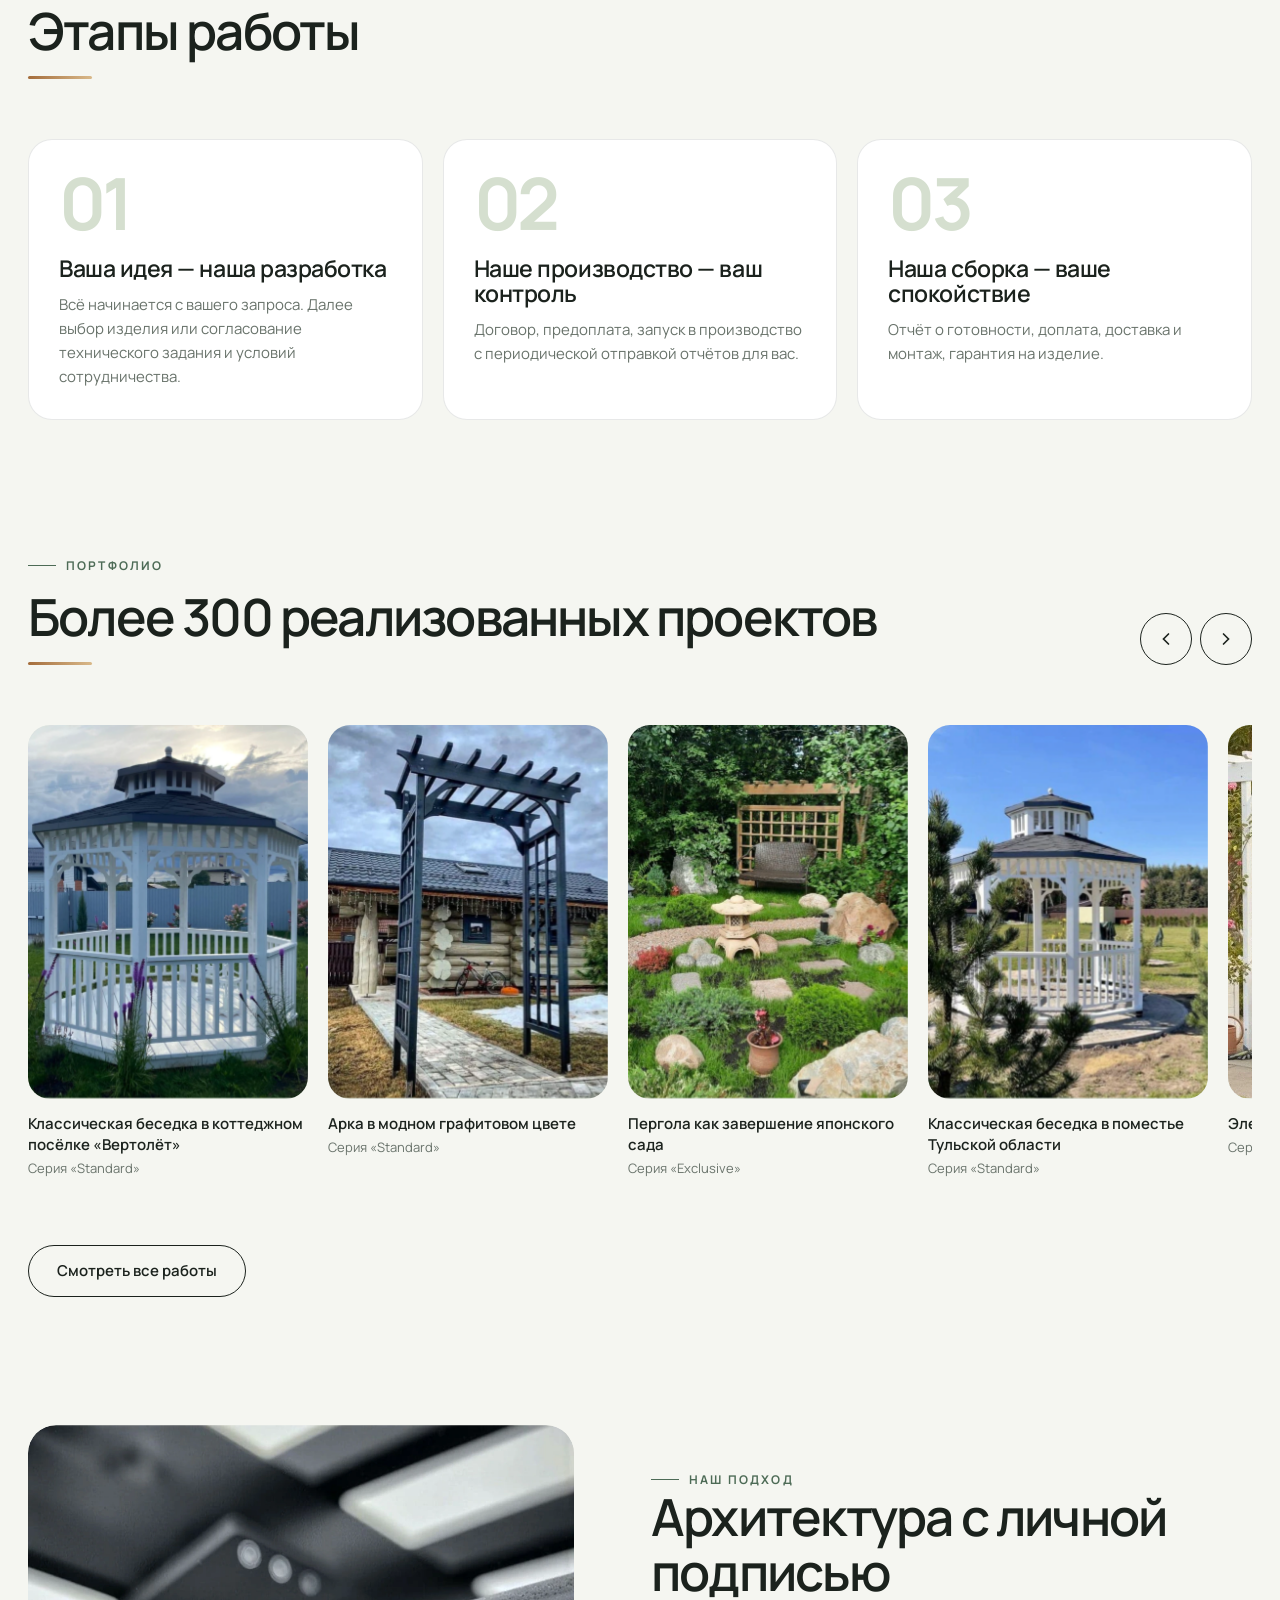
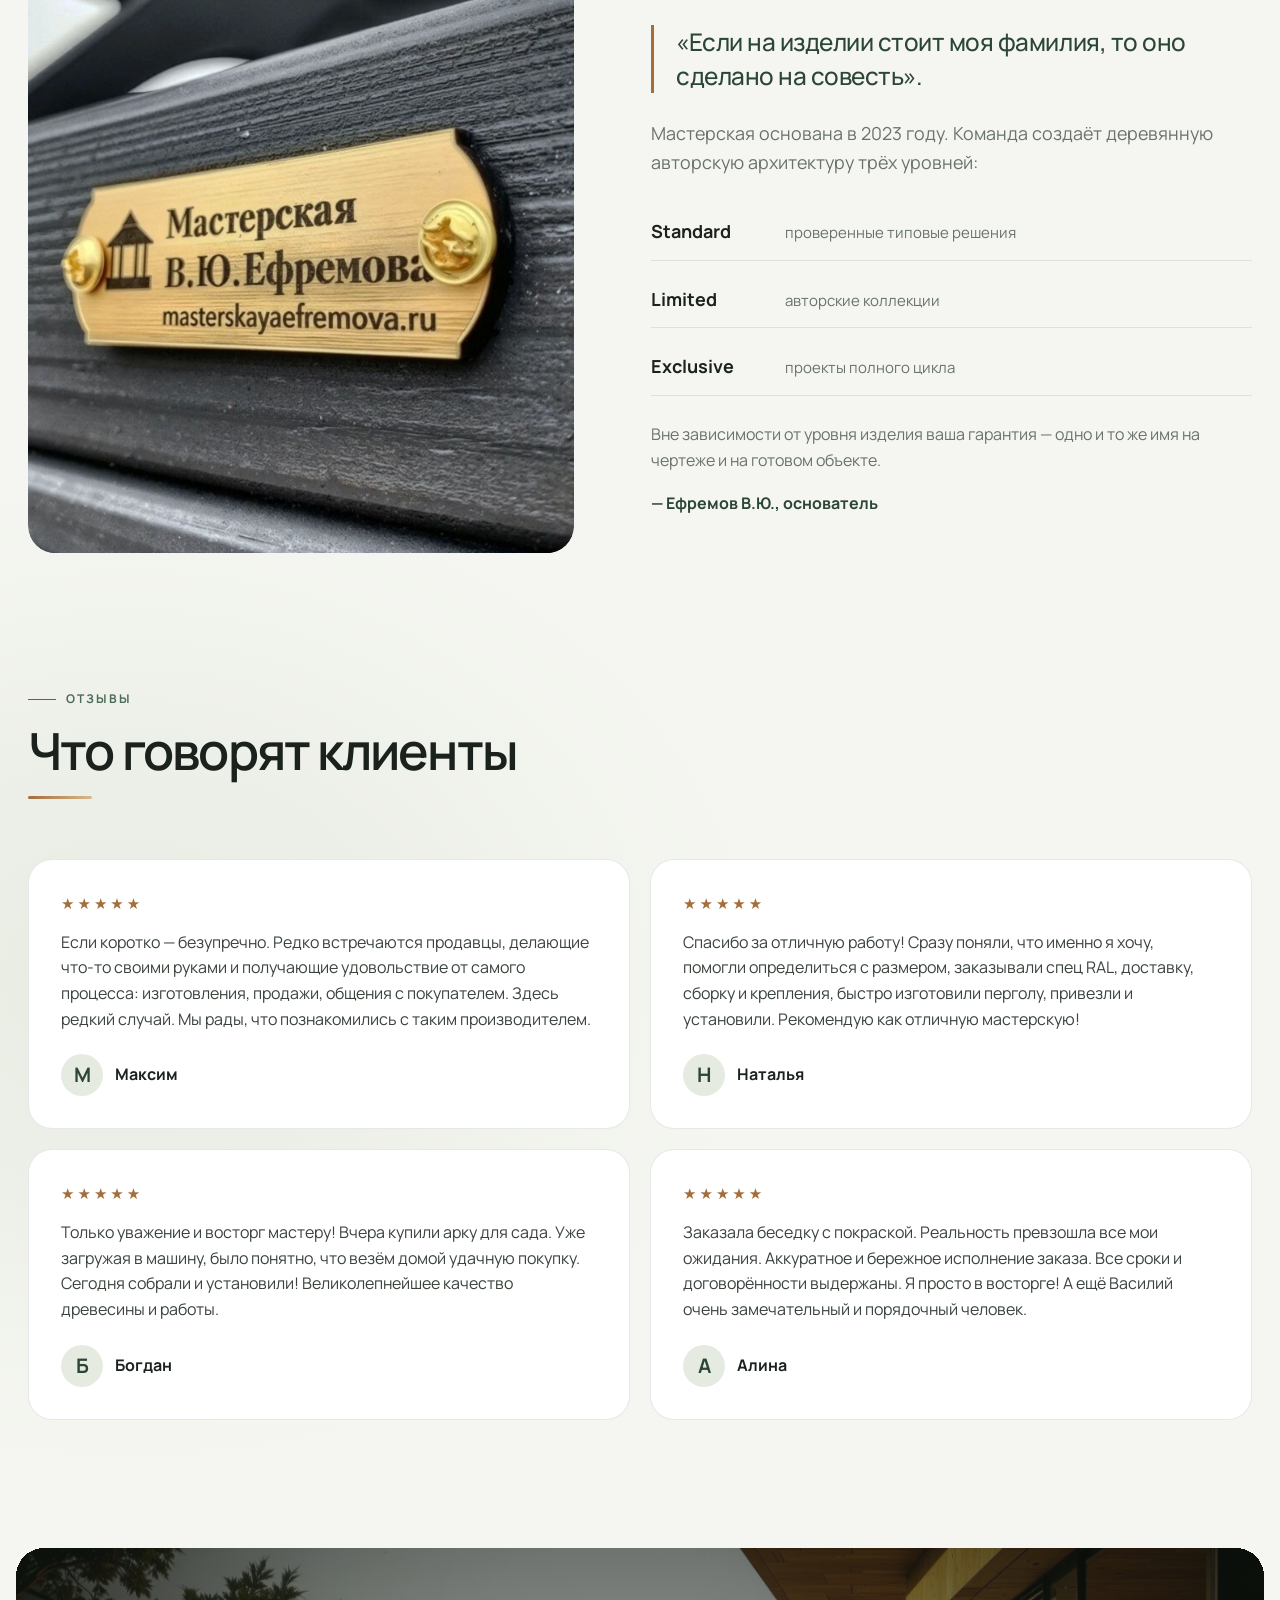
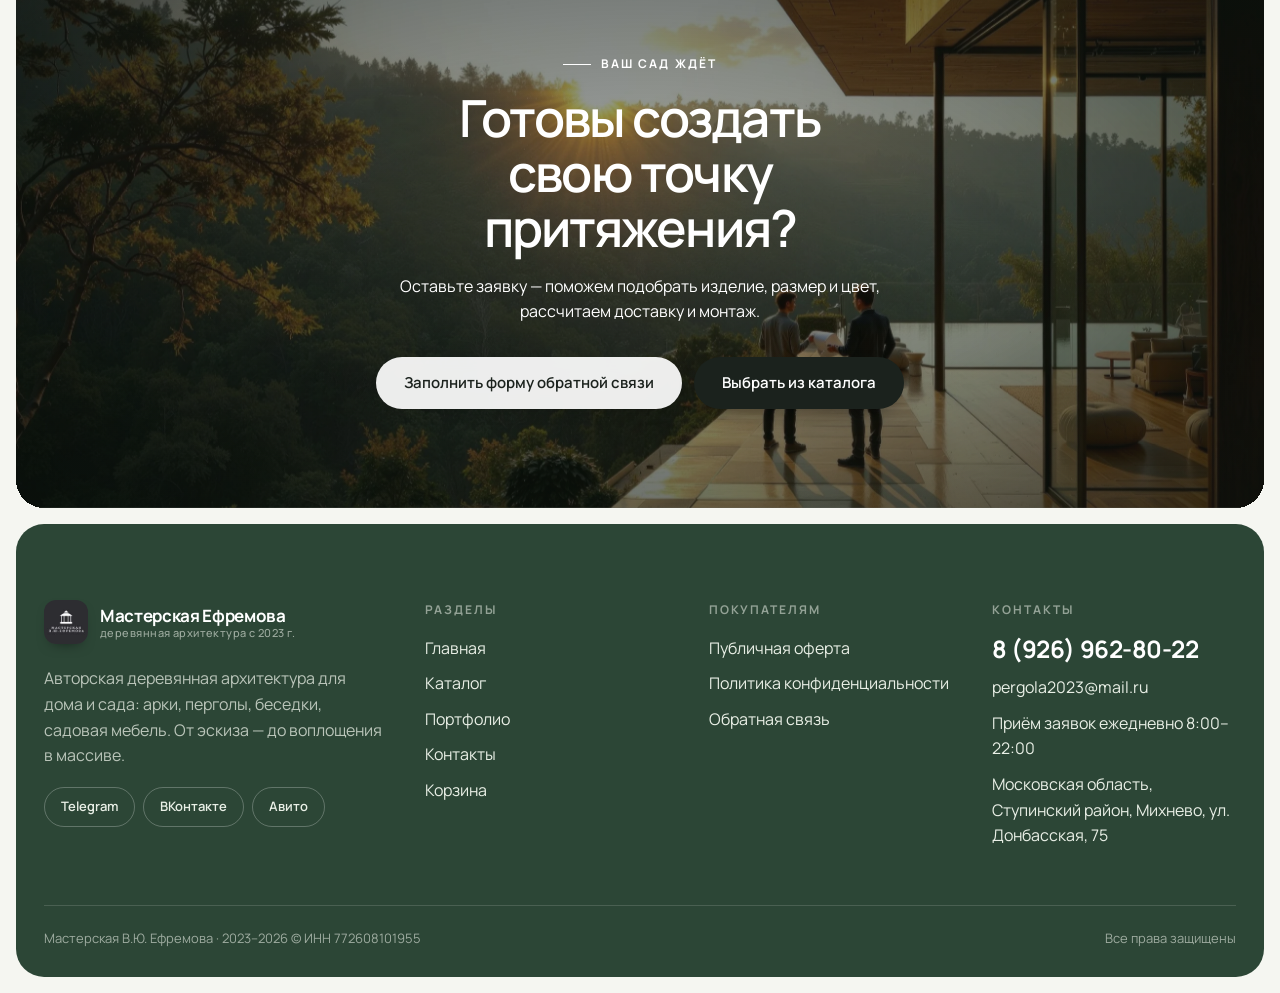
==== commit d0760b97: "Шпалера: убрана цена, пока нет в наличии Co-Authored-By: Claude Opus 5.5 <noreply@anthropic.com>" ====
--- a/index.html
+++ b/index.html
@@ -10,7 +10,7 @@
   <link rel="preconnect" href="https://fonts.googleapis.com">
   <link rel="preconnect" href="https://fonts.gstatic.com" crossorigin>
   <link href="https://fonts.googleapis.com/css2?family=Manrope:wght@300;400;500;600;700;800&display=swap" rel="stylesheet">
-  <link rel="stylesheet" href="assets/css/style.css?v=6">
+  <link rel="stylesheet" href="assets/css/style.css?v=7">
   <link rel="preload" as="image" href="assets/img/site/bg3.webp">
 </head>
 <body data-page="home">
@@ -222,8 +222,8 @@
   </section>
 </main>
 
-<script src="assets/js/data.js?v=6"></script>
-<script src="assets/js/app.js?v=6"></script>
+<script src="assets/js/data.js?v=7"></script>
+<script src="assets/js/app.js?v=7"></script>
 <script>
   document.getElementById('hits').innerHTML = PRODUCTS.filter(p => p.hit).map(productCard).join('');
 
--- a/assets/css/style.css
+++ b/assets/css/style.css
@@ -852,3 +852,4 @@
   background: #ece9e3; color: #6b5a45; font-size: 13px; font-weight: 700;
 }
 .stock-out::before { content: ''; width: 8px; height: 8px; border-radius: 50%; background: #c0533a; }
+.p-price-na { font-size: 15px; font-weight: 600; color: var(--muted); }
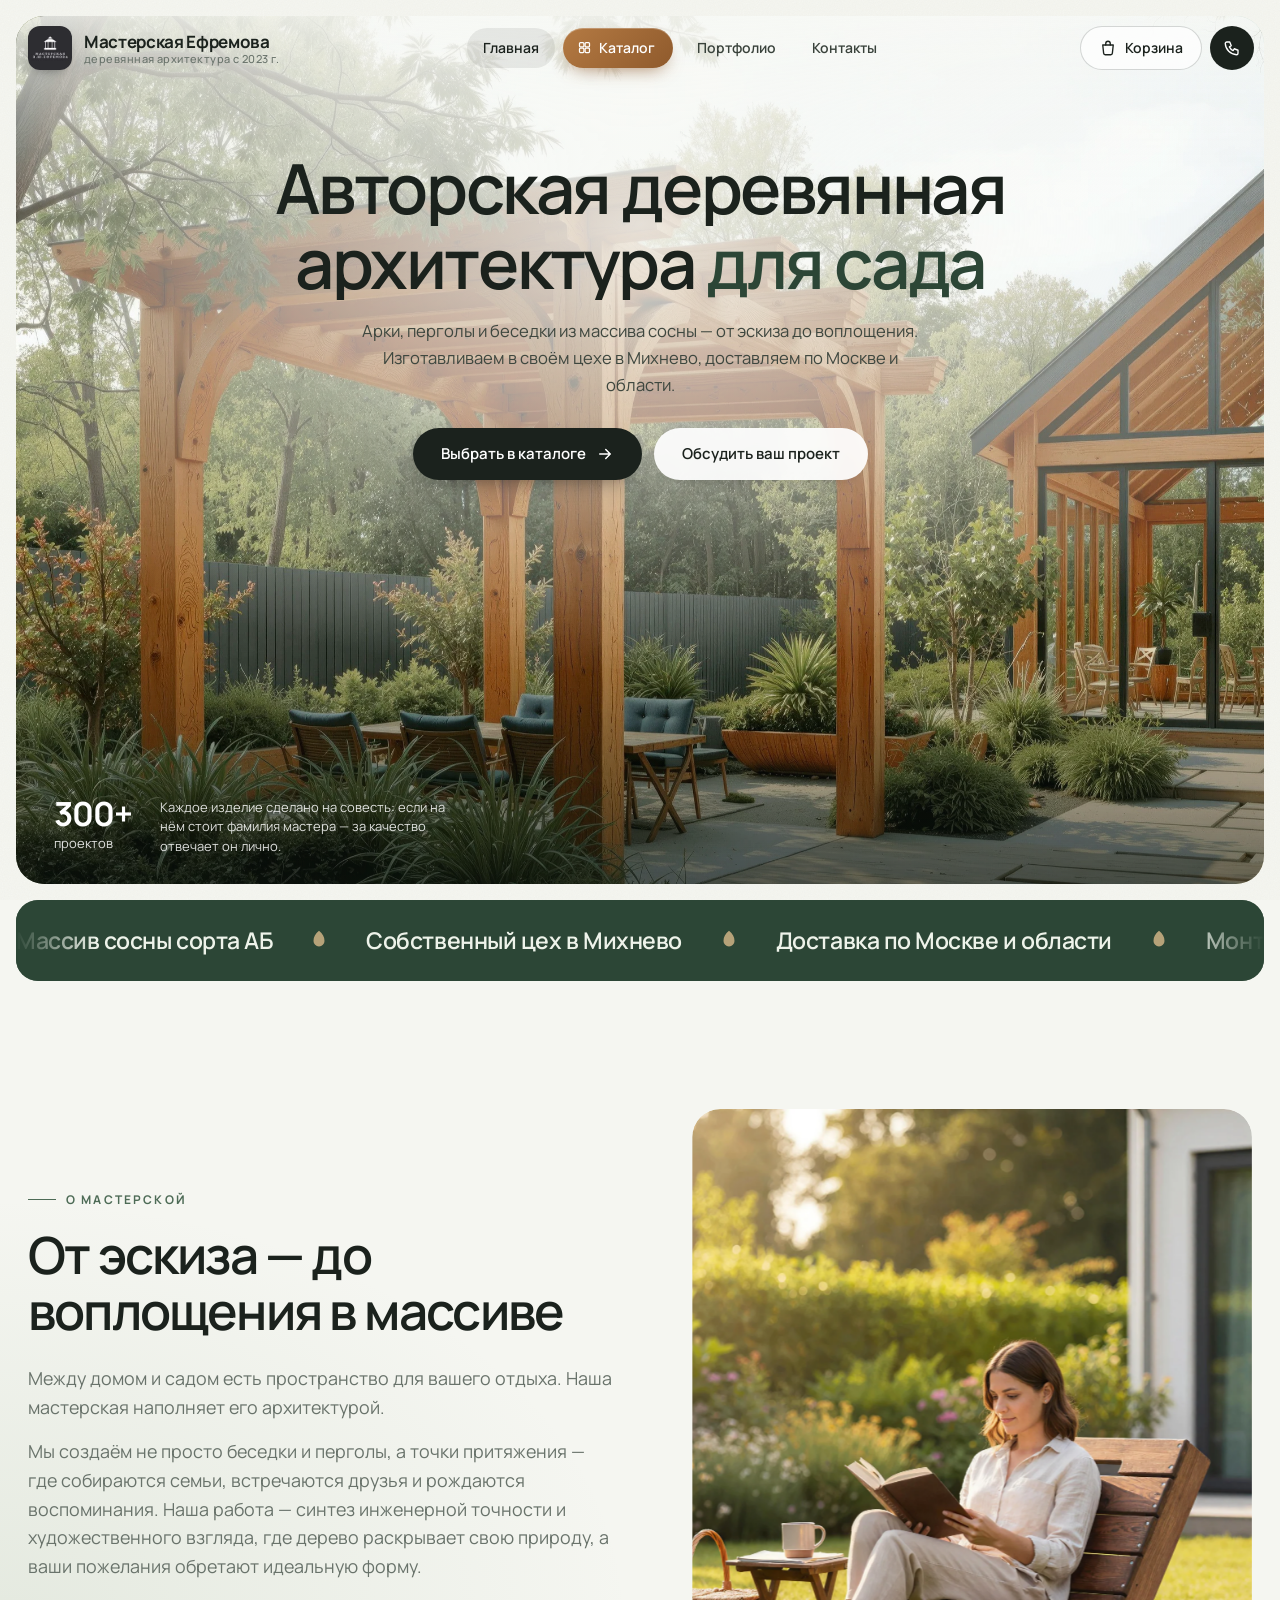
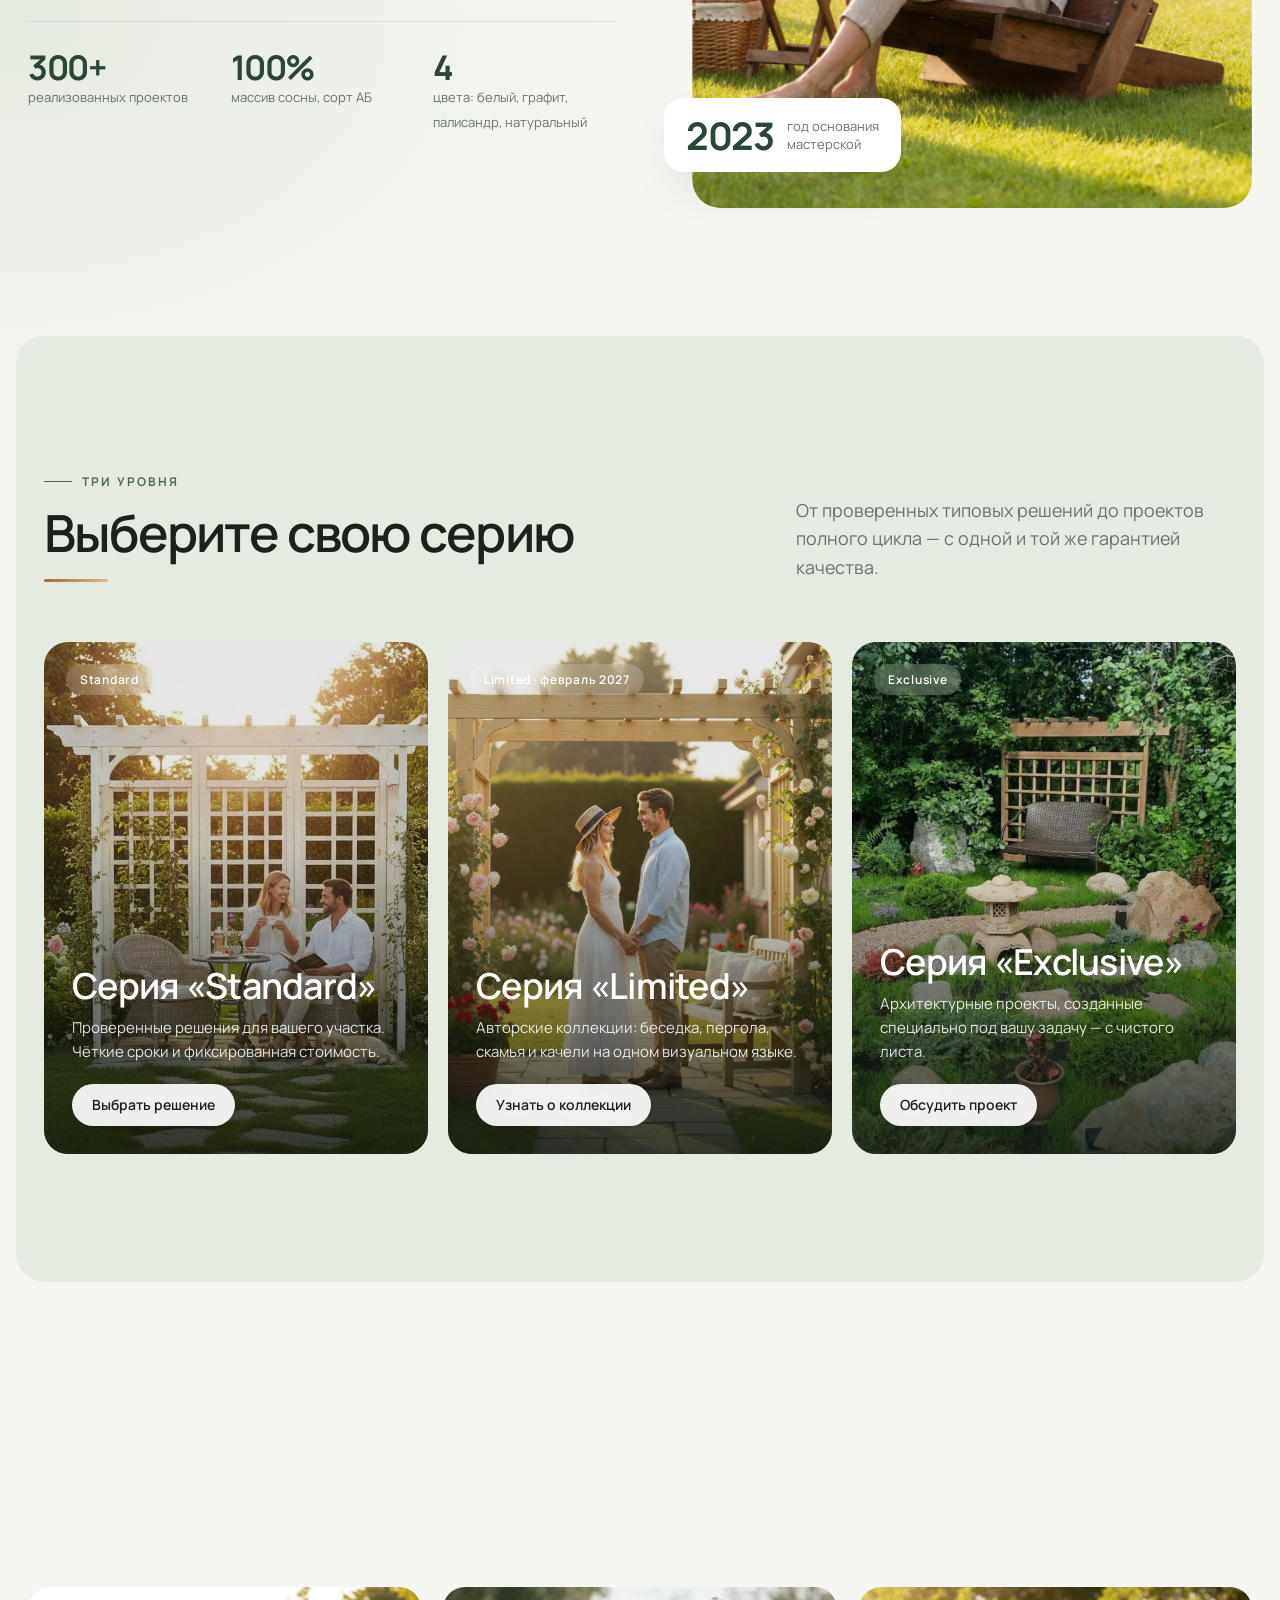
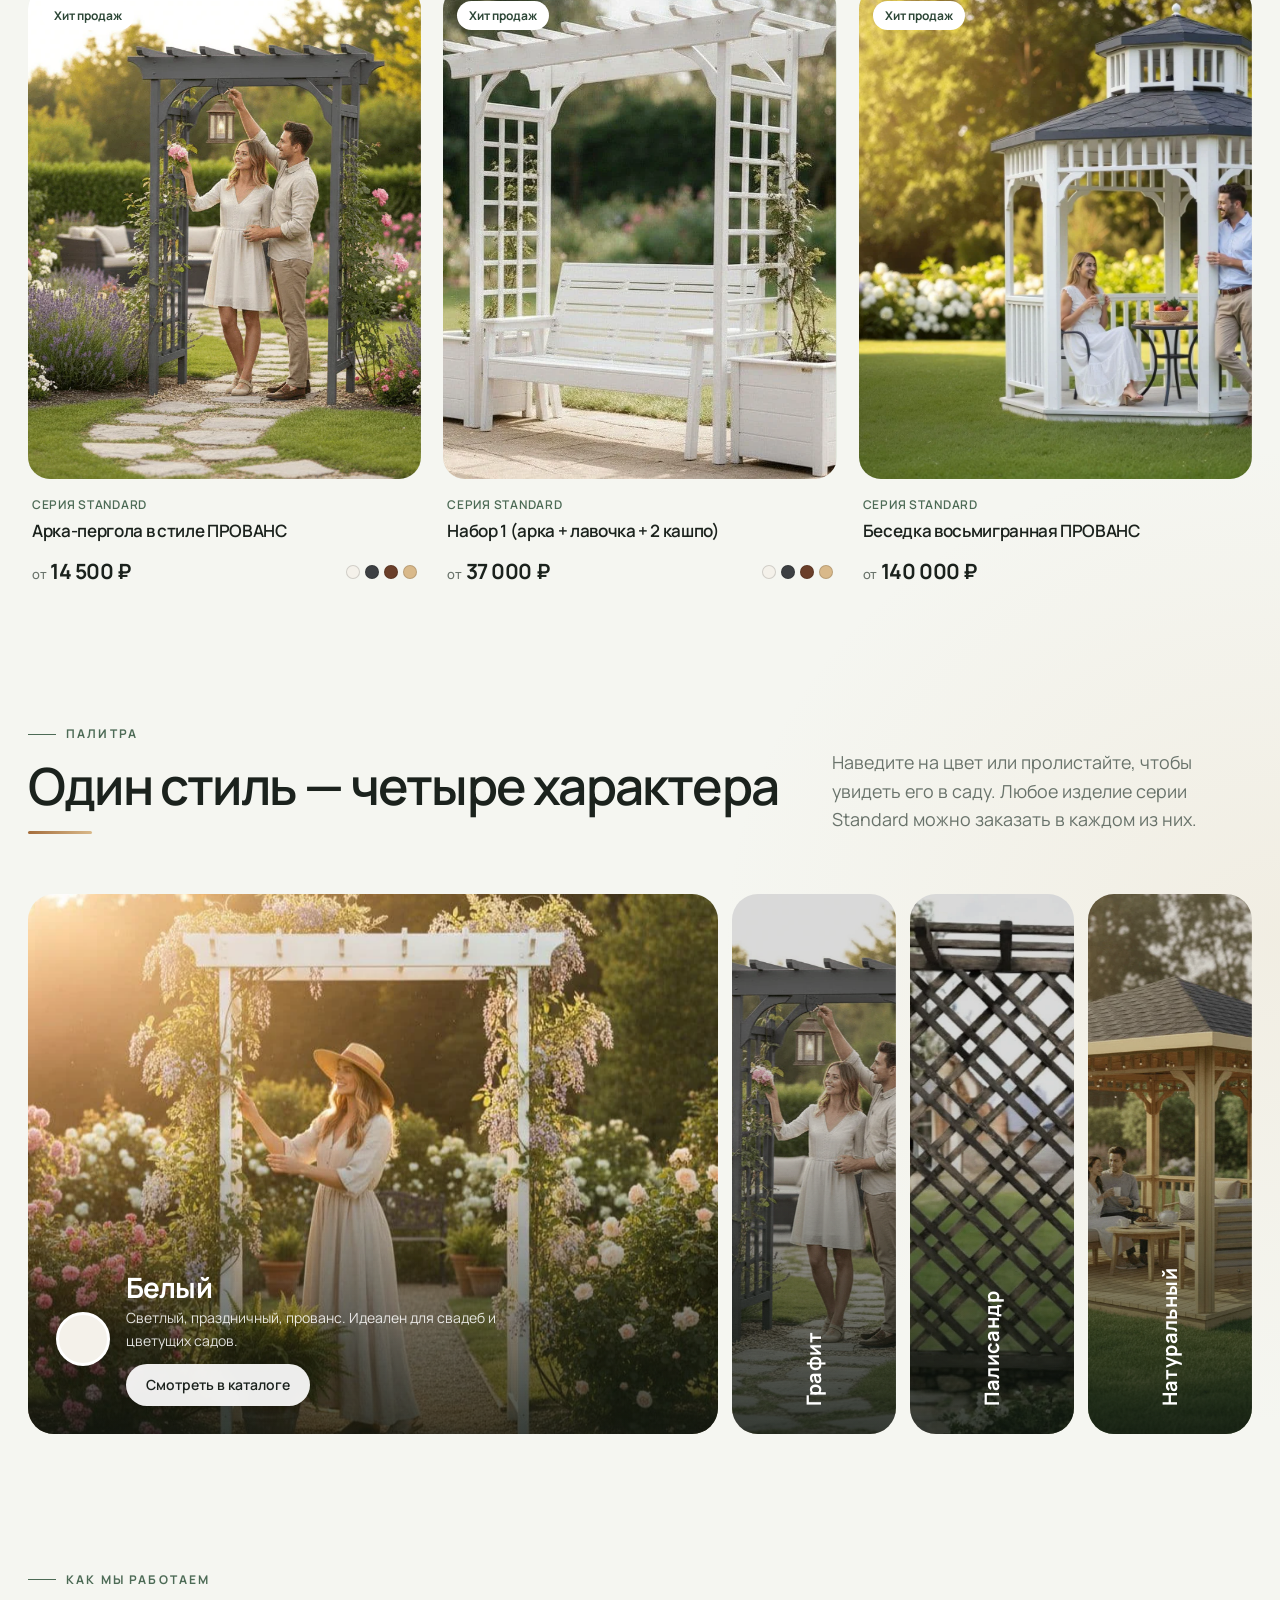
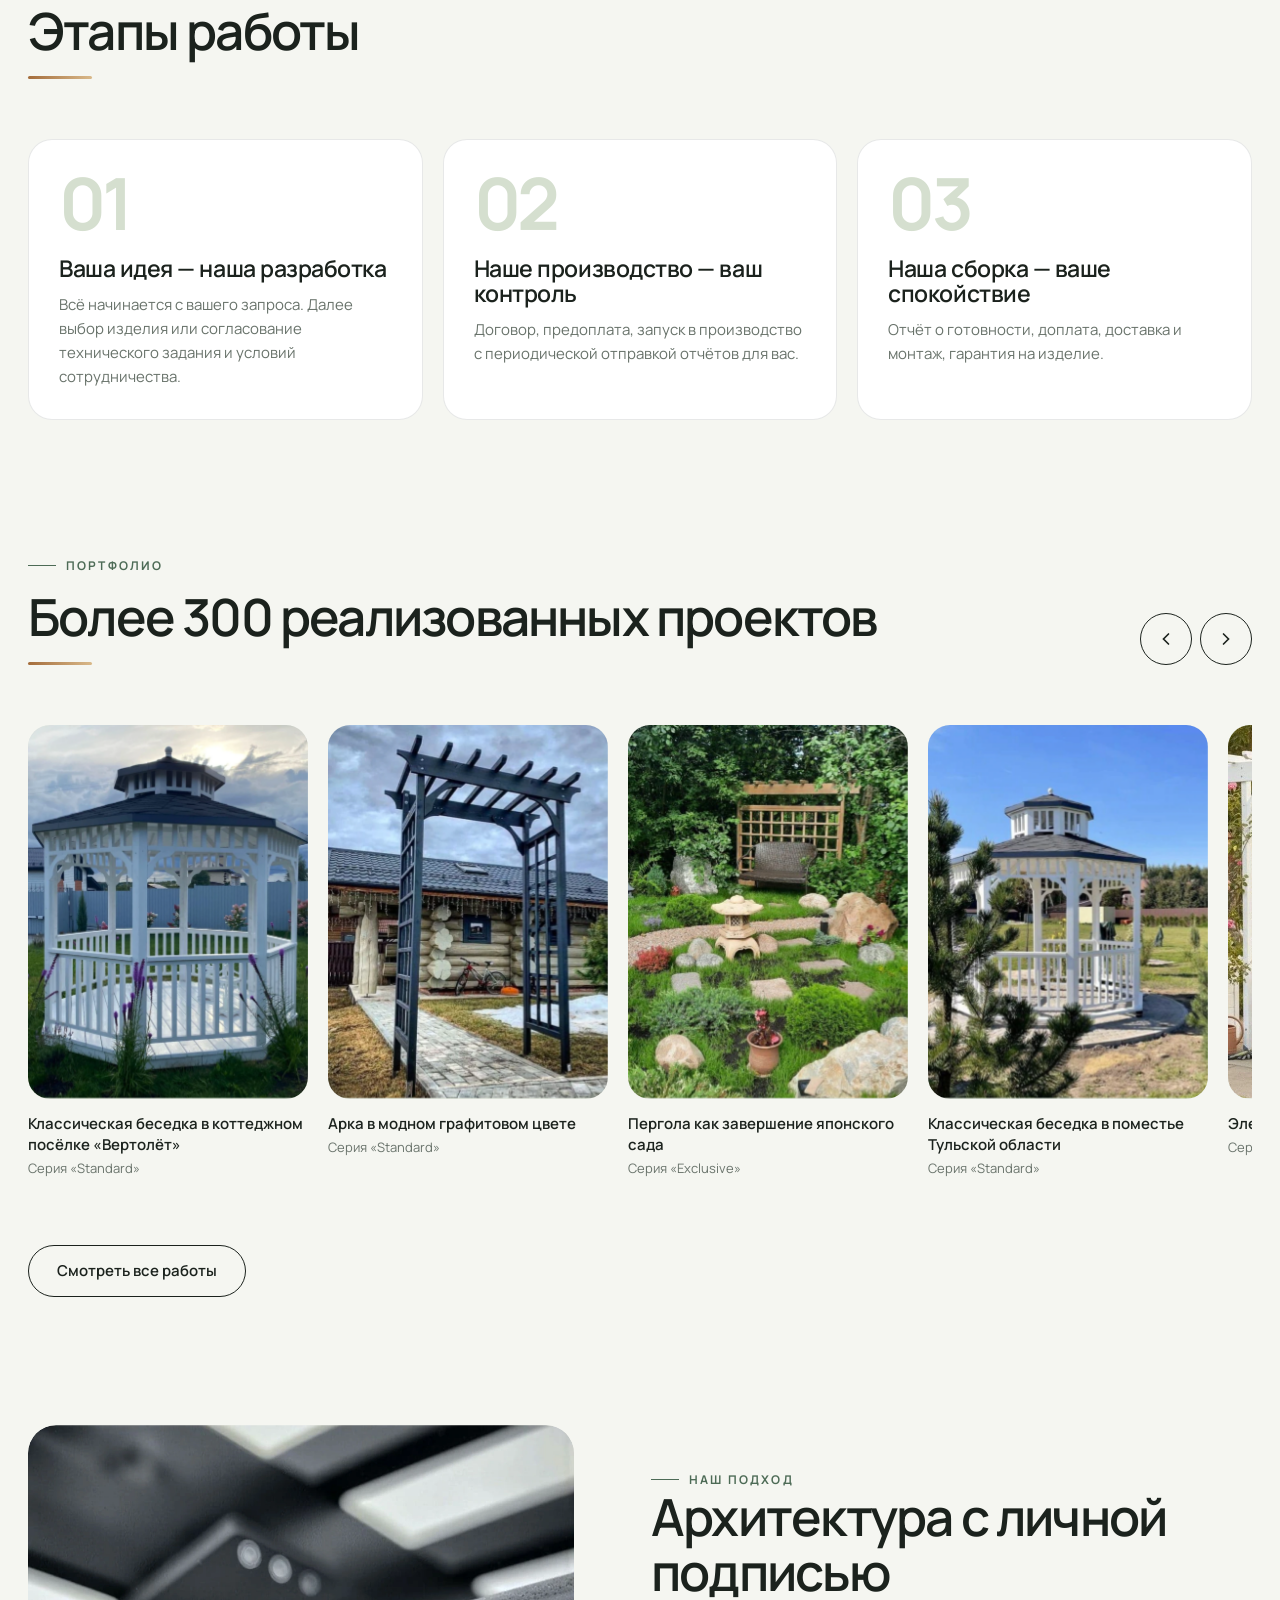
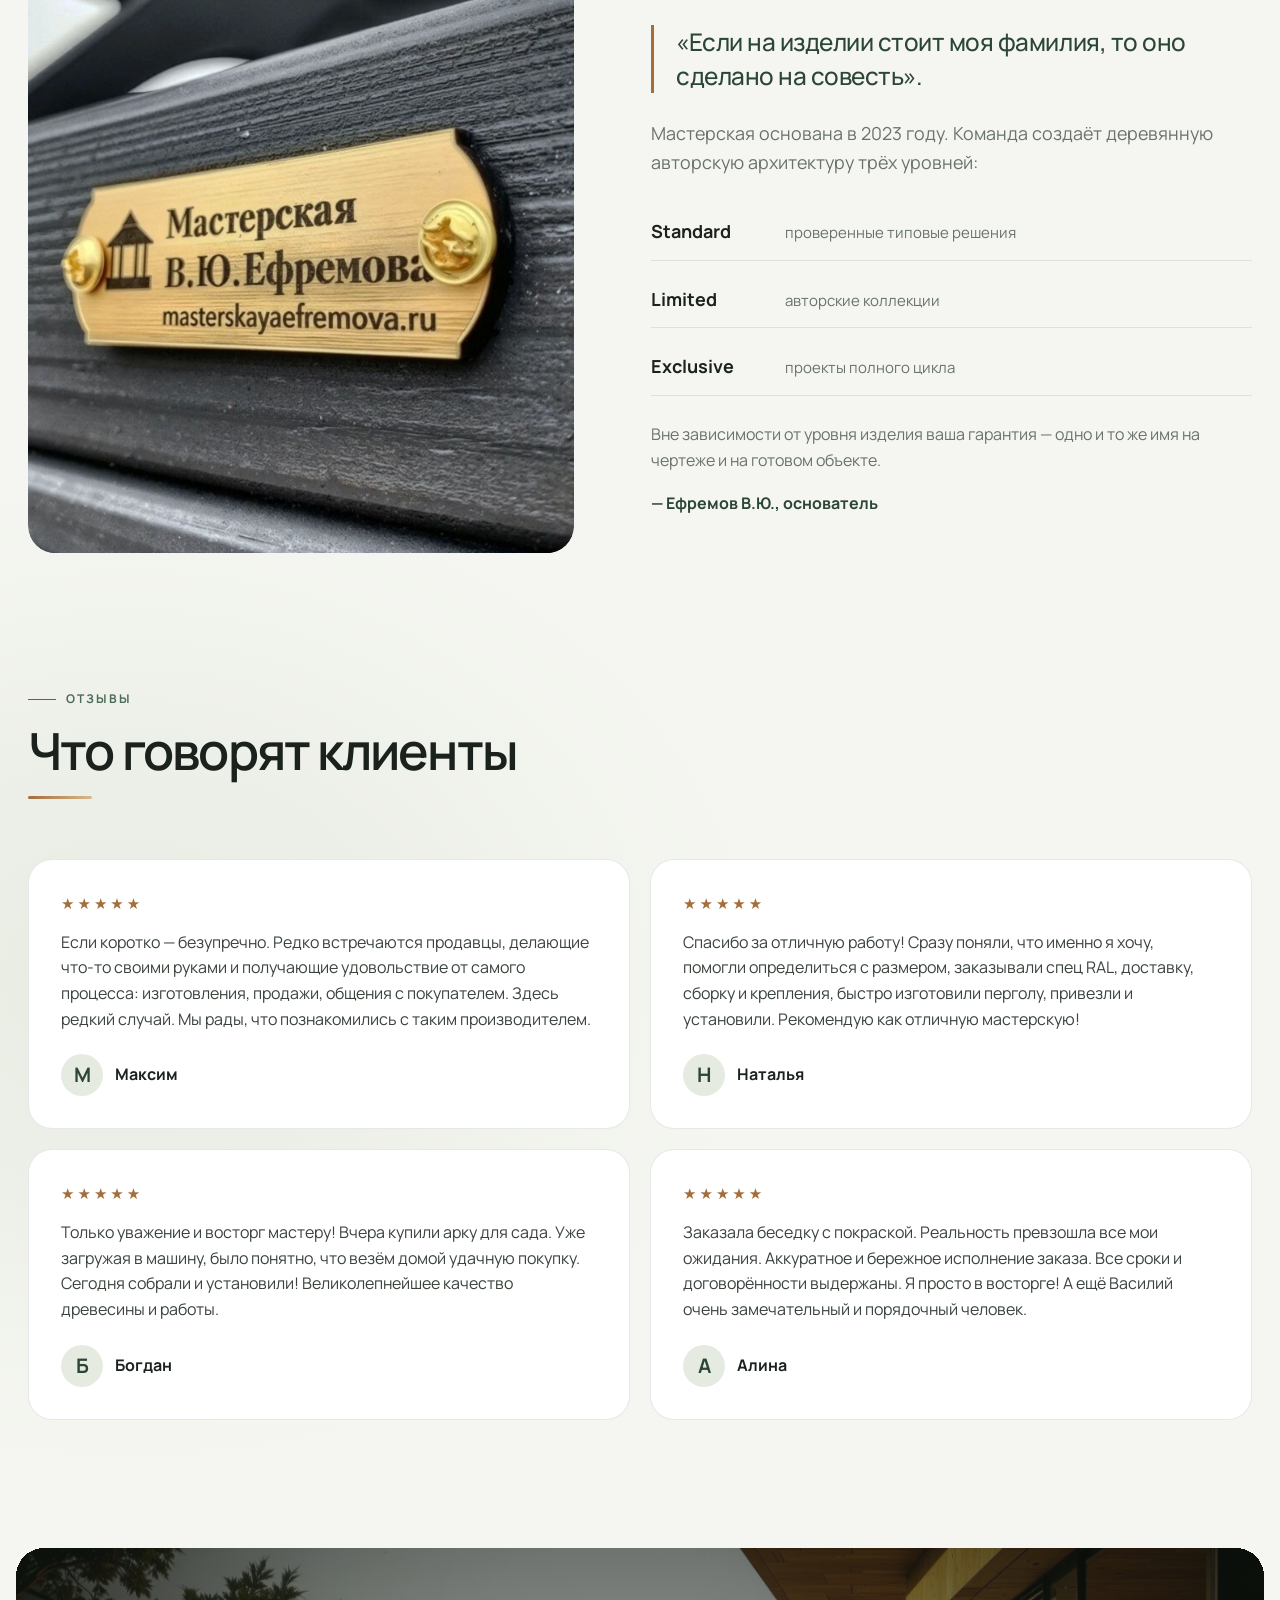
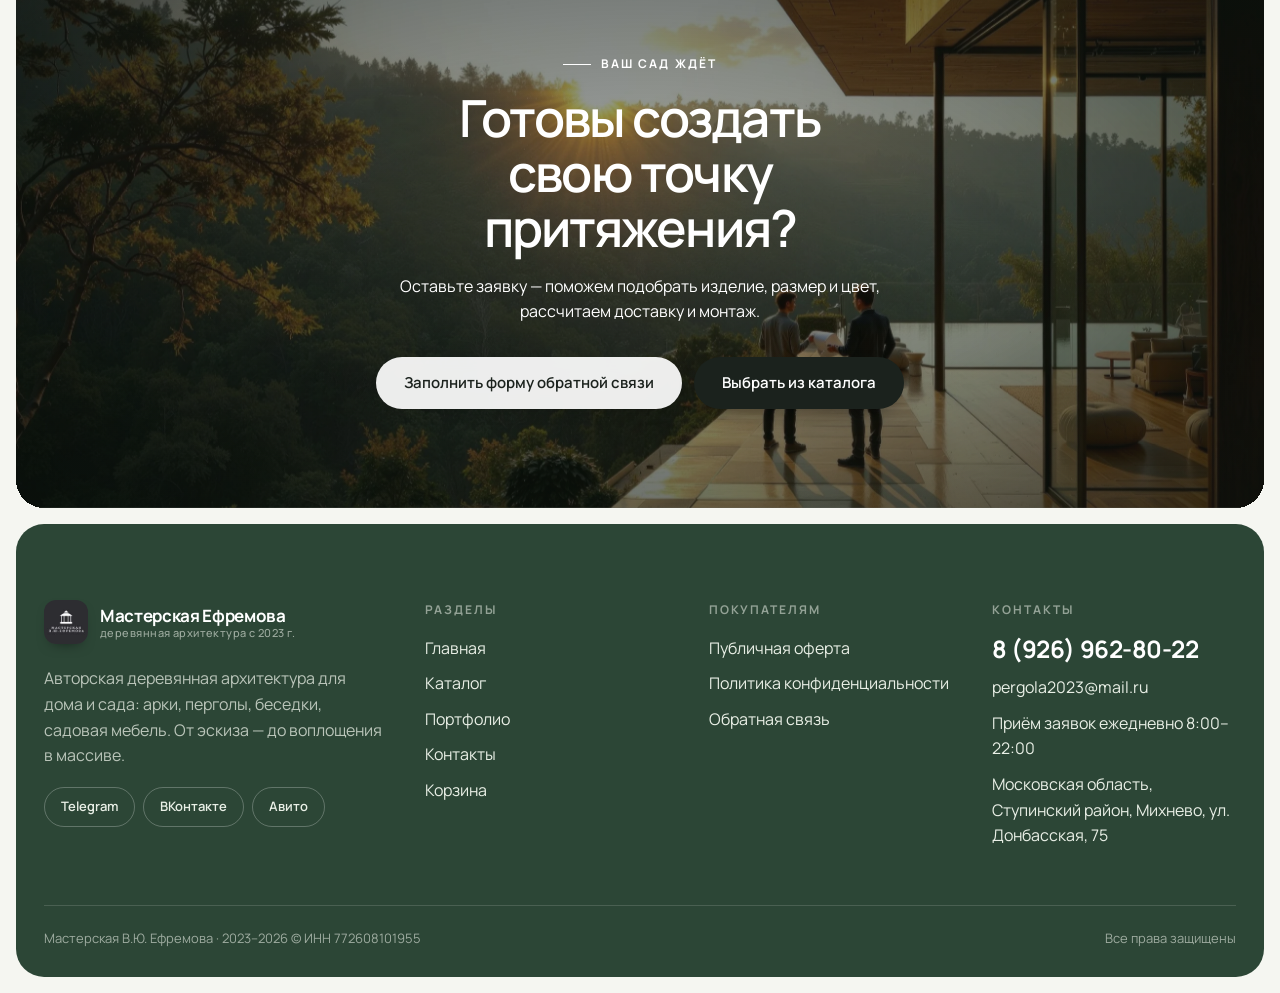
==== commit b0d8506d: "Автоотправка заказов и заявок на почту через order.php - order.php пересылает заказы на почту, Teleg" ====
--- a/index.html
+++ b/index.html
@@ -10,7 +10,7 @@
   <link rel="preconnect" href="https://fonts.googleapis.com">
   <link rel="preconnect" href="https://fonts.gstatic.com" crossorigin>
   <link href="https://fonts.googleapis.com/css2?family=Manrope:wght@300;400;500;600;700;800&display=swap" rel="stylesheet">
-  <link rel="stylesheet" href="assets/css/style.css?v=7">
+  <link rel="stylesheet" href="assets/css/style.css?v=8">
   <link rel="preload" as="image" href="assets/img/site/bg3.webp">
 </head>
 <body data-page="home">
@@ -222,8 +222,8 @@
   </section>
 </main>
 
-<script src="assets/js/data.js?v=7"></script>
-<script src="assets/js/app.js?v=7"></script>
+<script src="assets/js/data.js?v=8"></script>
+<script src="assets/js/app.js?v=8"></script>
 <script>
   document.getElementById('hits').innerHTML = PRODUCTS.filter(p => p.hit).map(productCard).join('');
 
